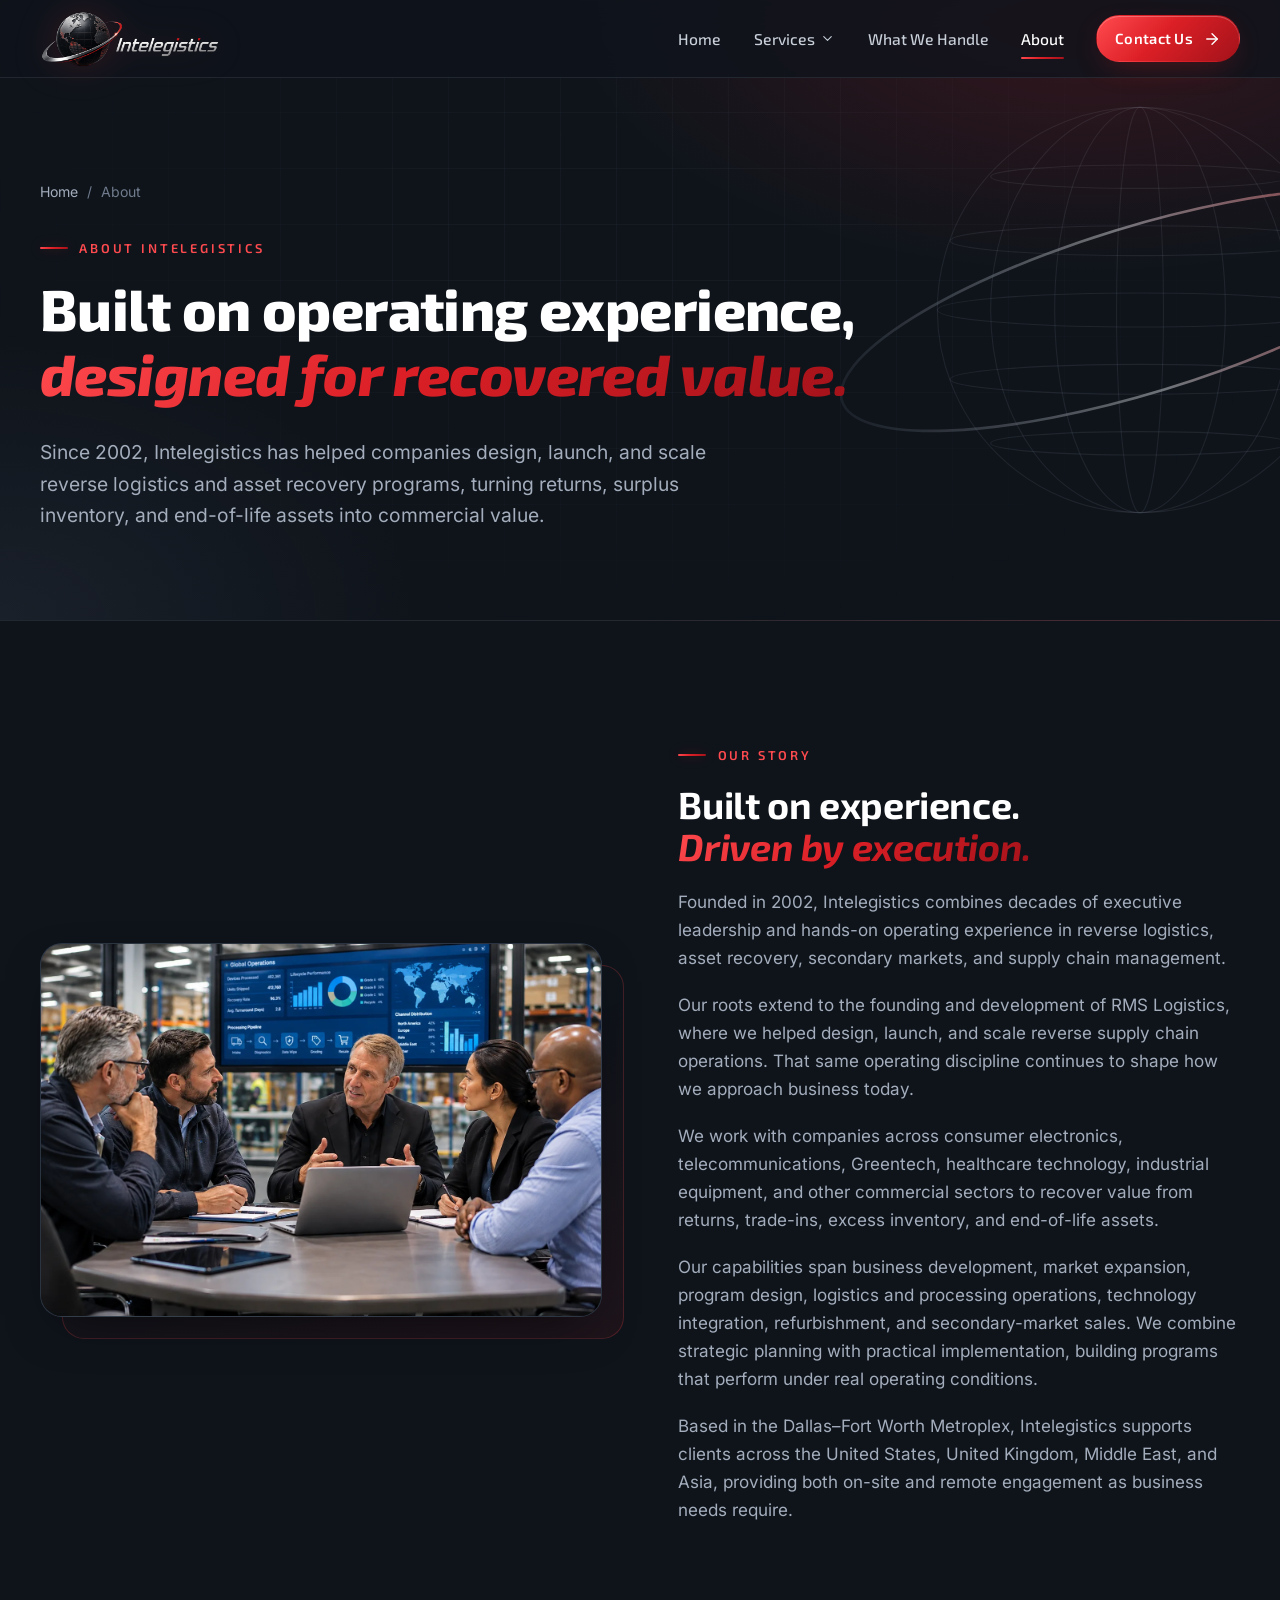
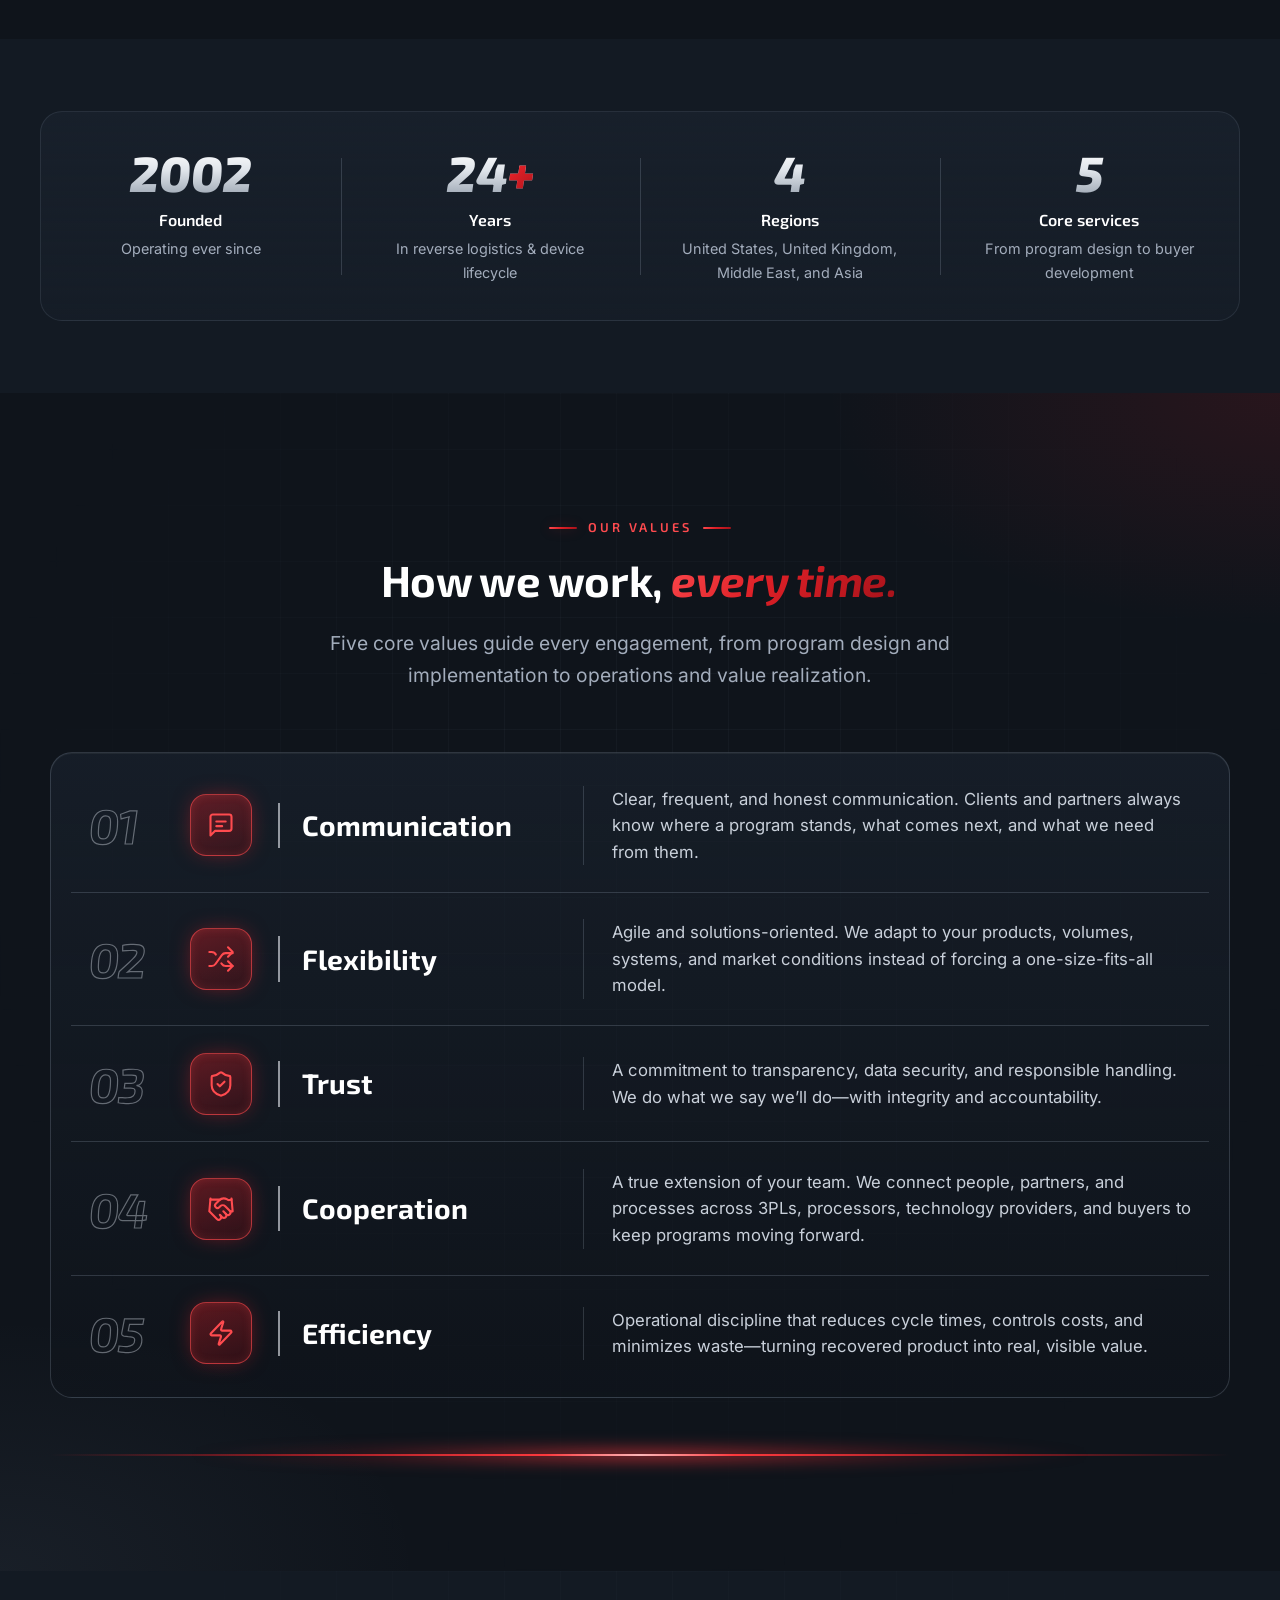
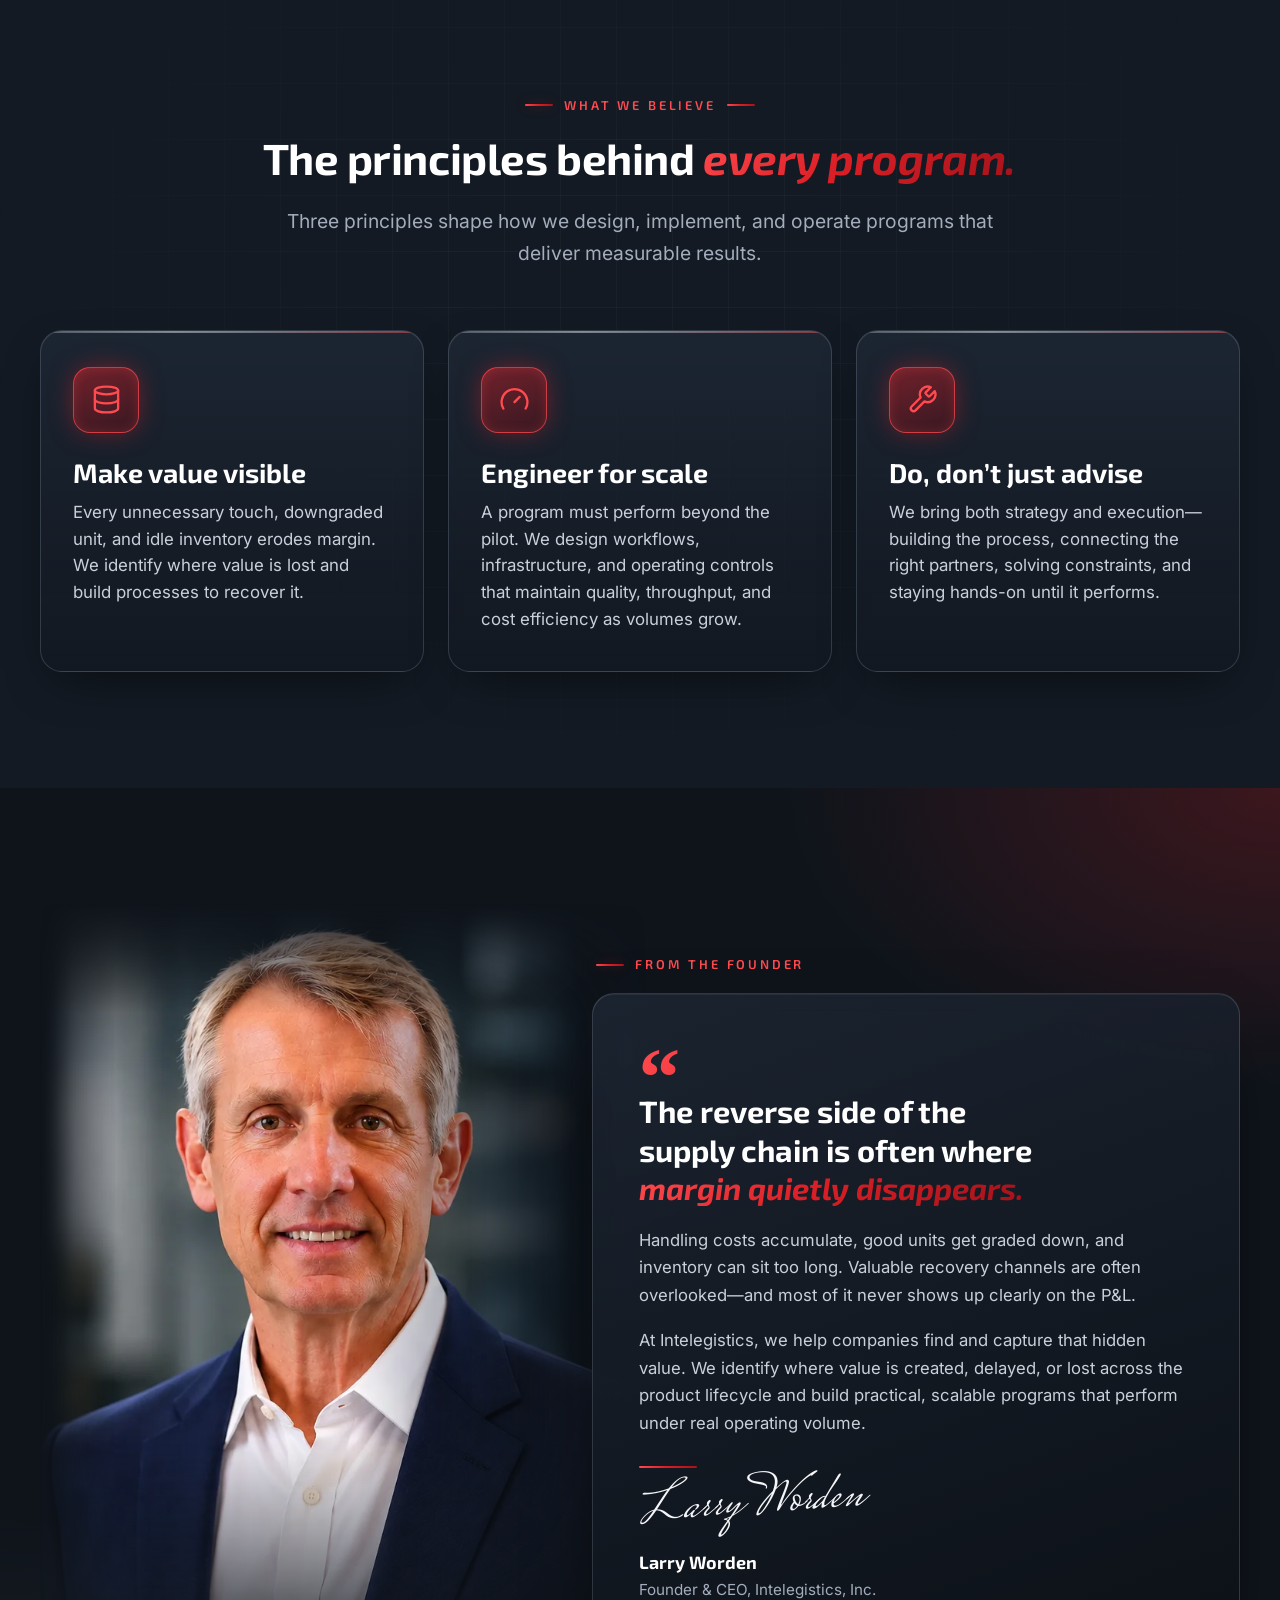
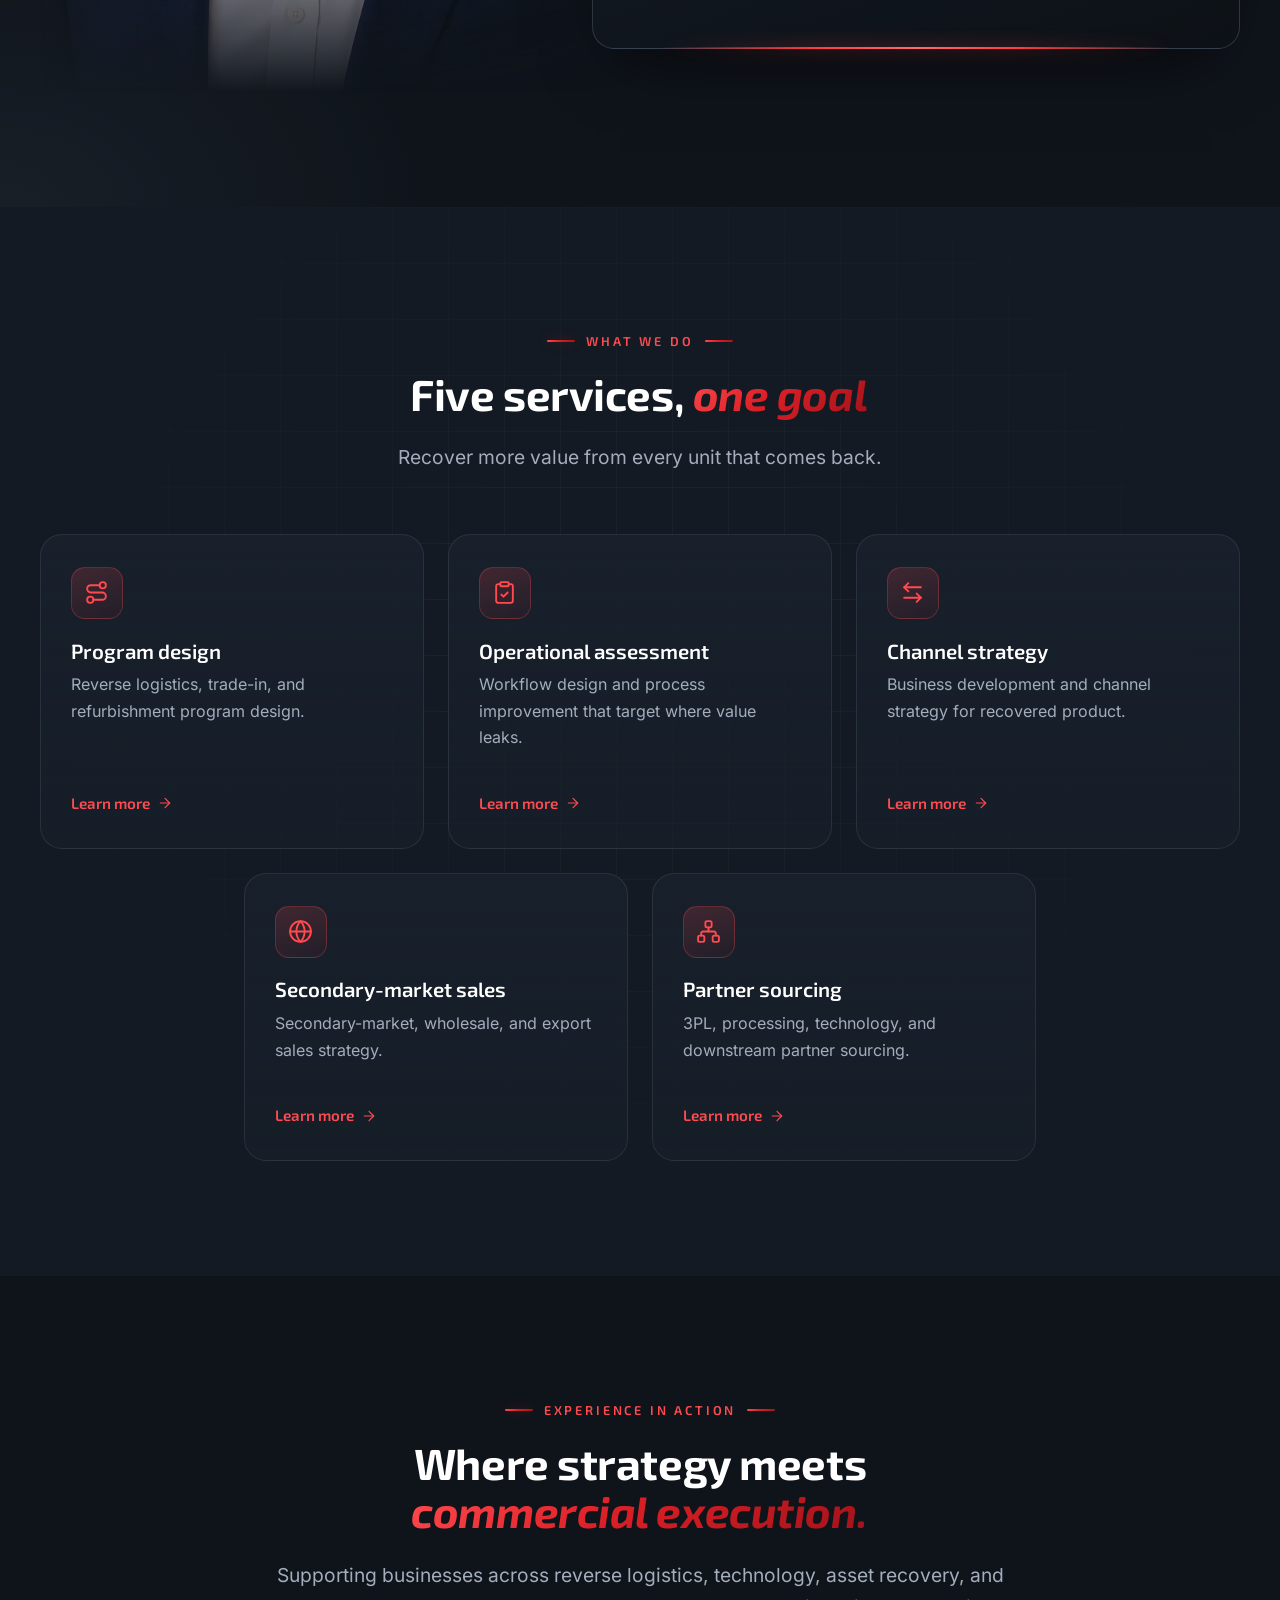
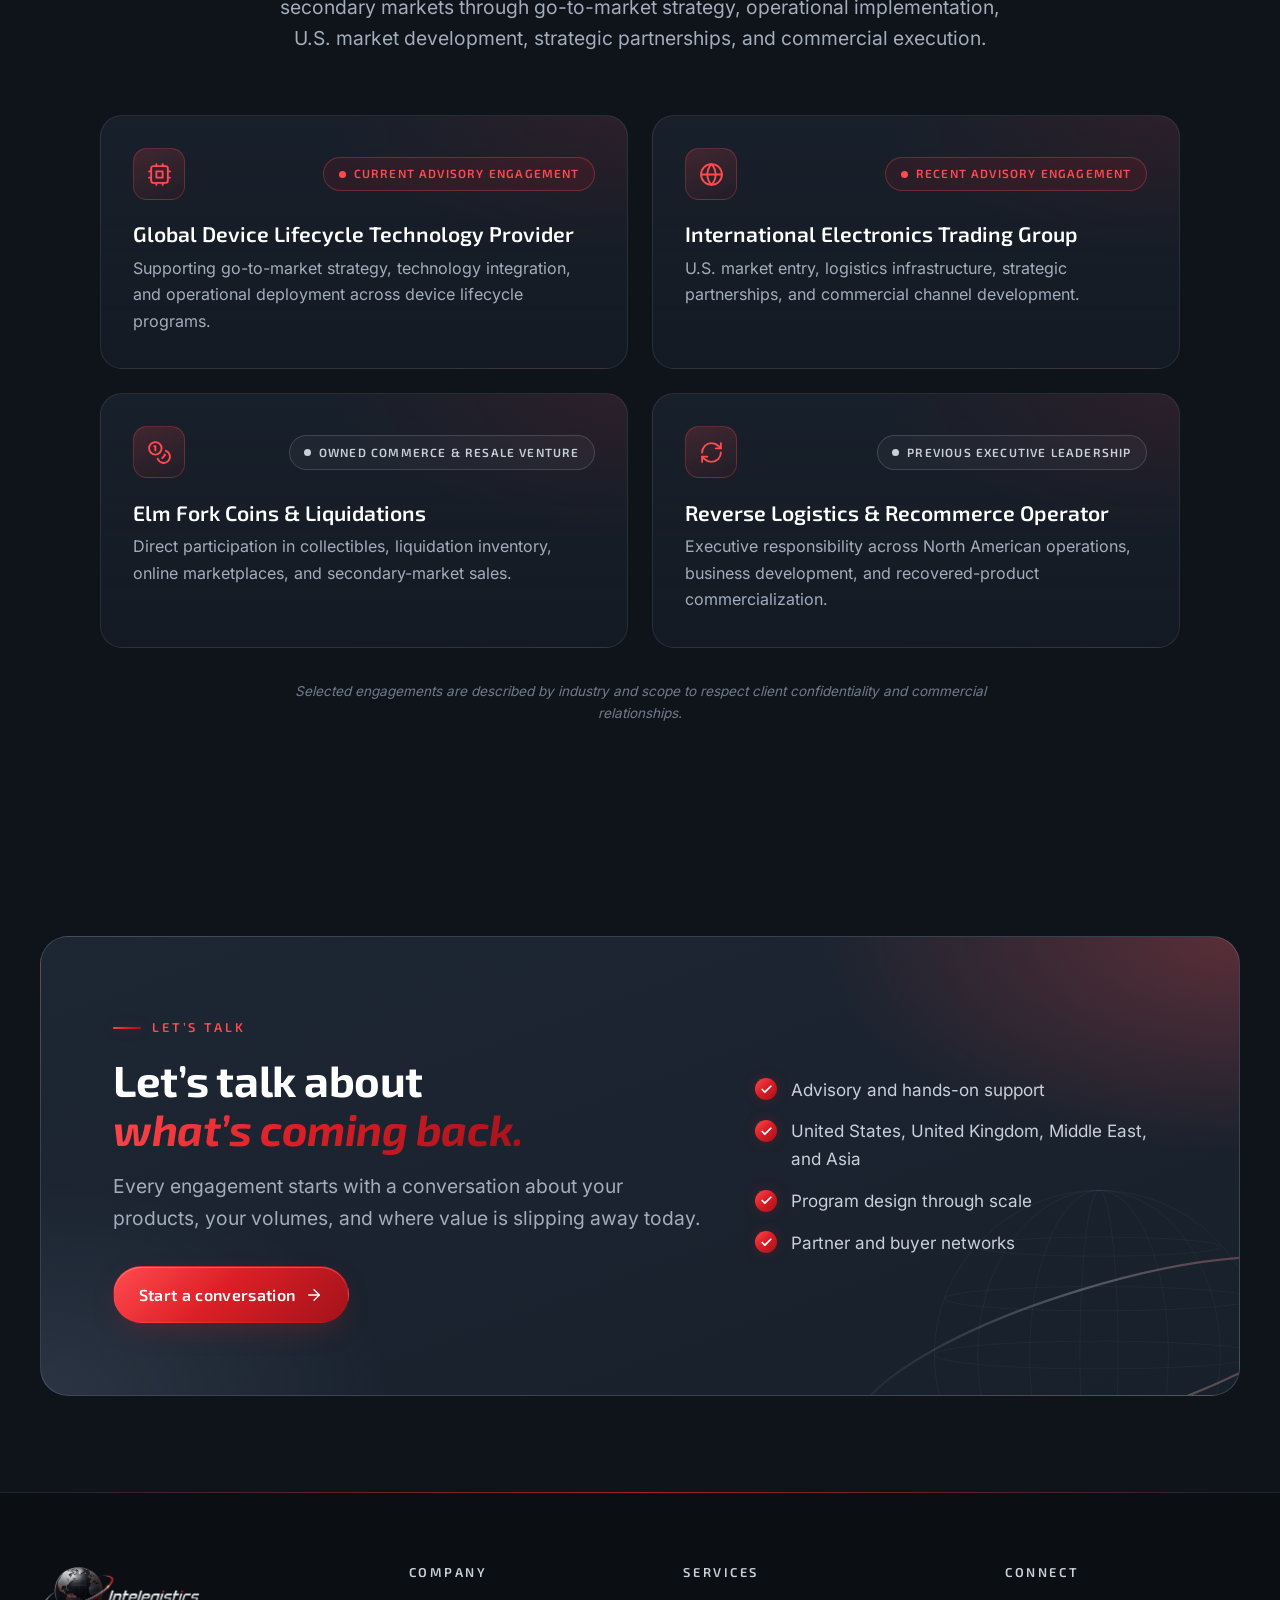
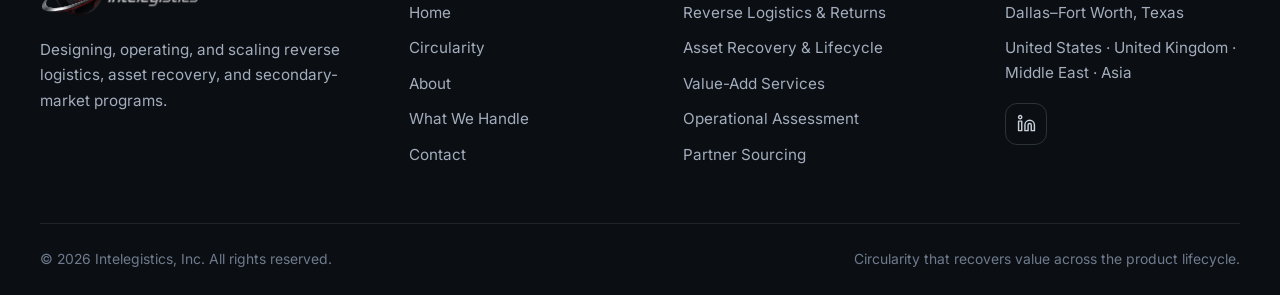
==== about.html @ a19ea4dd "Add files via upload" ====
<!DOCTYPE html>
<html lang="en">
<head>
  <meta charset="utf-8">
  <meta name="viewport" content="width=device-width, initial-scale=1">
  <title>About | Intelegistics</title>
  <meta name="description" content="Since 2002, Intelegistics has helped companies design, launch, and scale reverse logistics and asset recovery programs that turn returns, surplus inventory, and end-of-life assets into commercial value.">
  <meta name="theme-color" content="#0f141b">
  <meta property="og:type" content="website">
  <meta property="og:site_name" content="Intelegistics, Inc.">
  <meta property="og:title" content="About | Intelegistics">
  <meta property="og:description" content="Since 2002, Intelegistics has helped companies design, launch, and scale reverse logistics and asset recovery programs that turn returns, surplus inventory, and end-of-life assets into commercial value.">
  <link rel="icon" type="image/png" href="assets/img/favicon.png">
  <link rel="apple-touch-icon" href="assets/img/apple-touch-icon.png">
  <link rel="preload" href="assets/fonts/exo-2-latin-wght-normal.woff2" as="font" type="font/woff2" crossorigin>
  <link rel="preload" href="assets/fonts/inter-latin-wght-normal.woff2" as="font" type="font/woff2" crossorigin>
  <link rel="stylesheet" href="assets/css/style.css">
  <script>
    /* Photo slots load the file named in src (.webp); if it is missing they try .jpg, .jpeg, .png (any case). If none exists, the placeholder stays. */
    window.__photoExt = ["webp", "jpg", "jpeg", "png", "WEBP", "JPG", "JPEG", "PNG"];
    function __photo(img) {
      var n = +(img.dataset.n || 0), cur = (img.getAttribute("src") || "").split(".").pop();
      while (n < __photoExt.length && __photoExt[n] === cur) n++;
      if (n < __photoExt.length) { img.dataset.n = n + 1; img.src = img.dataset.base + "." + __photoExt[n]; }
      else { img.remove(); }
    }
    /* Frames marked data-fit="natural" take the photo's own proportions, so nothing gets cropped. */
    function __photoFit(img) {
      var f = img.parentNode;
      if (f && f.dataset.fit === "natural" && img.naturalWidth) f.style.setProperty("--ratio", img.naturalWidth + " / " + img.naturalHeight);
    }
  </script>
</head>
<body>
<a class="skip-link" href="#main">Skip to content</a>
<header class="site-header is-solid">
  <div class="container nav">
    <a class="brand" href="index.html" aria-label="Intelegistics home"><img src="assets/img/logo.png" alt="Intelegistics" width="188" height="58"></a>
    <button class="nav-toggle" aria-label="Open menu" aria-expanded="false" aria-controls="nav-panel"><span></span></button>
    <nav class="nav-panel" id="nav-panel" aria-label="Main">
      <ul class="nav-menu">
        <li><a class="nav-link" href="index.html">Home</a></li>
        <li class="has-dropdown">
          <button class="nav-link" aria-expanded="false" aria-haspopup="true">Services <svg class="chev" viewBox="0 0 24 24" fill="none" stroke="currentColor" stroke-width="1.8" stroke-linecap="round" stroke-linejoin="round" aria-hidden="true"><path d="m6 9 6 6 6-6"/></svg></button>
          <ul class="dropdown">
<li><a href="return-logistics.html"><svg class="icon" viewBox="0 0 24 24" fill="none" stroke="currentColor" stroke-width="1.8" stroke-linecap="round" stroke-linejoin="round" aria-hidden="true"><circle cx="6" cy="19" r="3"/><path d="M9 19h8.5a3.5 3.5 0 0 0 0-7h-11a3.5 3.5 0 0 1 0-7H15"/><circle cx="18" cy="5" r="3"/></svg><div><strong>Reverse Logistics & Returns</strong><span>Program design, assessment, and workflow</span></div></a></li>
<li><a href="refurbishing.html"><svg class="icon" viewBox="0 0 24 24" fill="none" stroke="currentColor" stroke-width="1.8" stroke-linecap="round" stroke-linejoin="round" aria-hidden="true"><path d="M14.7 6.3a1 1 0 0 0 0 1.4l1.6 1.6a1 1 0 0 0 1.4 0l3.77-3.77a6 6 0 0 1-7.94 7.94l-6.91 6.91a2.12 2.12 0 0 1-3-3l6.91-6.91a6 6 0 0 1 7.94-7.94l-3.76 3.76z"/></svg><div><strong>Refurbishment & Lifecycle</strong><span>Device processing, grading, and ITAD</span></div></a></li>
<li><a href="value-add-services.html"><svg class="icon" viewBox="0 0 24 24" fill="none" stroke="currentColor" stroke-width="1.8" stroke-linecap="round" stroke-linejoin="round" aria-hidden="true"><path d="m22 7-8.5 8.5-5-5L2 17"/><path d="M16 7h6v6"/></svg><div><strong>Value-Add Services</strong><span>Channels, buyers, partners, and market entry</span></div></a></li>
          </ul>
        </li>
        <li><a class="nav-link" href="what-we-handle.html">What We Handle</a></li>
        <li><a class="nav-link" href="about.html" aria-current="page">About</a></li>
        <li class="nav-cta"><a class="btn btn-primary btn-sm" href="contact.html">Contact Us <svg class="icon" viewBox="0 0 24 24" fill="none" stroke="currentColor" stroke-width="1.8" stroke-linecap="round" stroke-linejoin="round" aria-hidden="true"><path d="M5 12h14"/><path d="m12 5 7 7-7 7"/></svg></a></li>
      </ul>
    </nav>
  </div>
</header>
<main id="main">

<section class="page-hero">
  <div class="texture-grid"></div>
  <svg class="page-hero-orbit" viewBox="0 0 600 600" aria-hidden="true">
  <defs><linearGradient id="ph-ab-r" x1="0" x2="1"><stop offset="0" stop-color="#8b95a3" stop-opacity=".2"/><stop offset=".5" stop-color="#e9edf2" stop-opacity=".8"/><stop offset="1" stop-color="#ff4b4f"/></linearGradient></defs>
  <g fill="none" stroke="rgba(201,212,228,.16)">
    <circle cx="300" cy="300" r="190"/>
    <ellipse cx="300" cy="300" rx="140" ry="190"/><ellipse cx="300" cy="300" rx="80" ry="190"/><ellipse cx="300" cy="300" rx="22" ry="190"/>
    <ellipse cx="300" cy="300" rx="190" ry="16"/><ellipse cx="300" cy="235" rx="178" ry="14"/><ellipse cx="300" cy="365" rx="178" ry="14"/>
    <ellipse cx="300" cy="175" rx="140" ry="11"/><ellipse cx="300" cy="425" rx="140" ry="11"/>
  </g>
  <ellipse cx="300" cy="300" rx="292" ry="78" transform="rotate(-17 300 300)" fill="none" stroke="url(#ph-ab-r)" stroke-width="2.5"/>
</svg>
  <div class="container reveal">
    <nav aria-label="Breadcrumb"><ol class="breadcrumb"><li><a href="index.html">Home</a></li><li aria-current="page">About</li></ol></nav>
    <span class="eyebrow">About Intelegistics</span>
    <h1>Built on operating experience, <span class="text-red">designed for recovered value.</span></h1>
    <p class="lead">Since 2002, Intelegistics has helped companies design, launch, and scale reverse logistics and asset recovery programs, turning returns, surplus inventory, and end-of-life assets into commercial value.</p>
    
  </div>
</section>

<section class="section">
  <div class="container">
    <div class="split">
  <div class="split-media reveal"><figure class="photo-slot" style="--ratio:4 / 5" data-photo-slot="about-story" data-fit="natural">
  <img src="assets/img/photos/about-story.webp" data-base="assets/img/photos/about-story" alt="The Intelegistics team on a device-processing floor" loading="lazy" decoding="async" onload="__photoFit(this)" onerror="__photo(this)">
  <figcaption class="photo-slot-label"><svg class="icon" viewBox="0 0 24 24" fill="none" stroke="currentColor" stroke-width="1.8" stroke-linecap="round" stroke-linejoin="round" aria-hidden="true"><path d="M14.5 4h-5L7 7H4a2 2 0 0 0-2 2v9a2 2 0 0 0 2 2h16a2 2 0 0 0 2-2V9a2 2 0 0 0-2-2h-3l-2.5-3z"/><circle cx="12" cy="13" r="3"/></svg><span>Photo: The Intelegistics team on a device-processing floor</span><code>photos/about-story.jpg or .png</code></figcaption>
</figure></div>
  <div class="split-body reveal">
      <span class="eyebrow">Our story</span>
      <h2>Built on experience.<br><span class="text-red">Driven by execution.</span></h2>
      <p class="muted">Founded in 2002, Intelegistics combines decades of executive leadership and hands-on operating experience in reverse logistics, asset recovery, secondary markets, and supply chain management.</p>
      <p class="muted">Our roots extend to the founding and development of RMS Logistics, where we helped design, launch, and scale reverse supply chain operations. That same operating discipline continues to shape how we approach business today.</p>
      <p class="muted">We work with companies across consumer electronics, telecommunications, Greentech, healthcare technology, industrial equipment, and other commercial sectors to recover value from returns, trade-ins, excess inventory, and end-of-life assets.</p>
      <p class="muted">Our capabilities span business development, market expansion, program design, logistics and processing operations, technology integration, refurbishment, and secondary-market sales. We combine strategic planning with practical implementation, building programs that perform under real operating conditions.</p>
      <p class="muted">Based in the Dallas&ndash;Fort Worth Metroplex, Intelegistics supports clients across the United States, United Kingdom, Middle East, and Asia, providing both on-site and remote engagement as business needs require.</p></div>
</div>
  </div>
</section>

<section class="section section--tight section--alt">
  <div class="container"><div class="stats reveal">
  <div class="stat"><div class="stat-value">2002</div><div class="stat-label">Founded</div><div class="stat-sub">Operating ever since</div></div>
  <div class="stat"><div class="stat-value">24<em>+</em></div><div class="stat-label">Years</div><div class="stat-sub">In reverse logistics &amp; device lifecycle</div></div>
  <div class="stat"><div class="stat-value">4</div><div class="stat-label">Regions</div><div class="stat-sub">United States, United Kingdom, Middle East, and Asia</div></div>
  <div class="stat"><div class="stat-value">5</div><div class="stat-label">Core services</div><div class="stat-sub">From program design to buyer development</div></div>
</div></div>
</section>

<section class="section values-section" id="values">
  <div class="texture-grid"></div>
  <div class="container">
    <div class="section-head center reveal">
  <span class="eyebrow">Our values</span>
  <h2>How we work, <span class="text-red">every time.</span></h2>
  <p class="lead">Five core values guide every engagement, from program design and implementation to operations and value realization.</p>
</div>
    <ol class="values reveal-stagger"><li class="value"><span class="value-num">01</span><span class="value-ico"><svg class="icon" viewBox="0 0 24 24" fill="none" stroke="currentColor" stroke-width="1.8" stroke-linecap="round" stroke-linejoin="round" aria-hidden="true"><path d="M21 15a2 2 0 0 1-2 2H7l-4 4V5a2 2 0 0 1 2-2h14a2 2 0 0 1 2 2z"/><path d="M8 9h8"/><path d="M8 13h5"/></svg></span><h3>Communication</h3><p>Clear, frequent, and honest communication. Clients and partners always know where a program stands, what comes next, and what we need from them.</p></li><li class="value"><span class="value-num">02</span><span class="value-ico"><svg class="icon" viewBox="0 0 24 24" fill="none" stroke="currentColor" stroke-width="1.8" stroke-linecap="round" stroke-linejoin="round" aria-hidden="true"><path d="m18 14 4 4-4 4"/><path d="m18 2 4 4-4 4"/><path d="M2 18h1.97a4 4 0 0 0 3.3-1.7l5.46-7.6a4 4 0 0 1 3.3-1.7H22"/><path d="M2 6h1.97a4 4 0 0 1 3.6 2.2"/><path d="M22 18h-6.04a4 4 0 0 1-3.3-1.8l-.36-.45"/></svg></span><h3>Flexibility</h3><p>Agile and solutions-oriented. We adapt to your products, volumes, systems, and market conditions instead of forcing a one-size-fits-all model.</p></li><li class="value"><span class="value-num">03</span><span class="value-ico"><svg class="icon" viewBox="0 0 24 24" fill="none" stroke="currentColor" stroke-width="1.8" stroke-linecap="round" stroke-linejoin="round" aria-hidden="true"><path d="M20 13c0 5-3.5 7.5-7.66 8.95a1 1 0 0 1-.67-.01C7.5 20.5 4 18 4 13V6a1 1 0 0 1 1-1c2 0 4.5-1.2 6.24-2.72a1.17 1.17 0 0 1 1.52 0C14.51 3.81 17 5 19 5a1 1 0 0 1 1 1z"/><path d="m9 12 2 2 4-4"/></svg></span><h3>Trust</h3><p>A commitment to transparency, data security, and responsible handling. We do what we say we&rsquo;ll do&mdash;with integrity and accountability.</p></li><li class="value"><span class="value-num">04</span><span class="value-ico"><svg class="icon" viewBox="0 0 24 24" fill="none" stroke="currentColor" stroke-width="1.8" stroke-linecap="round" stroke-linejoin="round" aria-hidden="true"><path d="m11 17 2 2a1 1 0 1 0 3-3"/><path d="m14 14 2.5 2.5a1 1 0 1 0 3-3l-3.88-3.88a3 3 0 0 0-4.24 0l-.88.88a1 1 0 1 1-3-3l2.81-2.81a5.79 5.79 0 0 1 7.06-.87l.47.28a2 2 0 0 0 1.42.25L21 4"/><path d="m21 3 1 11h-2"/><path d="M3 3 2 14l6.5 6.5a1 1 0 1 0 3-3"/><path d="M3 4h8"/></svg></span><h3>Cooperation</h3><p>A true extension of your team. We connect people, partners, and processes across 3PLs, processors, technology providers, and buyers to keep programs moving forward.</p></li><li class="value"><span class="value-num">05</span><span class="value-ico"><svg class="icon" viewBox="0 0 24 24" fill="none" stroke="currentColor" stroke-width="1.8" stroke-linecap="round" stroke-linejoin="round" aria-hidden="true"><path d="M4 14a1 1 0 0 1-.78-1.63l9.9-10.2a.5.5 0 0 1 .86.46l-1.92 6.02A1 1 0 0 0 13 10h7a1 1 0 0 1 .78 1.63l-9.9 10.2a.5.5 0 0 1-.86-.46l1.92-6.02A1 1 0 0 0 11 14z"/></svg></span><h3>Efficiency</h3><p>Operational discipline that reduces cycle times, controls costs, and minimizes waste&mdash;turning recovered product into real, visible value.</p></li></ol>
    <div class="glow-line" aria-hidden="true"></div>
  </div>
</section>

<section class="section section--alt">
  <div class="texture-grid"></div>
  <div class="container">
    <div class="section-head center reveal">
  <span class="eyebrow">What we believe</span>
  <h2>The principles behind <span class="text-red">every program.</span></h2>
  <p class="lead">Three principles shape how we design, implement, and operate programs that deliver measurable results.</p>
</div>
    <div class="grid grid-3 reveal-stagger">
      <div class="card principle"><div class="icon-tile icon-tile--glow"><svg class="icon" viewBox="0 0 24 24" fill="none" stroke="currentColor" stroke-width="1.8" stroke-linecap="round" stroke-linejoin="round" aria-hidden="true"><ellipse cx="12" cy="5" rx="9" ry="3"/><path d="M3 5v14a9 3 0 0 0 18 0V5"/><path d="M3 12a9 3 0 0 0 18 0"/></svg></div><h3>Make value visible</h3><p>Every unnecessary touch, downgraded unit, and idle inventory erodes margin. We identify where value is lost and build processes to recover it.</p></div>
      <div class="card principle"><div class="icon-tile icon-tile--glow"><svg class="icon" viewBox="0 0 24 24" fill="none" stroke="currentColor" stroke-width="1.8" stroke-linecap="round" stroke-linejoin="round" aria-hidden="true"><path d="m12 14 4-4"/><path d="M3.34 19a10 10 0 1 1 17.32 0"/></svg></div><h3>Engineer for scale</h3><p>A program must perform beyond the pilot. We design workflows, infrastructure, and operating controls that maintain quality, throughput, and cost efficiency as volumes grow.</p></div>
      <div class="card principle"><div class="icon-tile icon-tile--glow"><svg class="icon" viewBox="0 0 24 24" fill="none" stroke="currentColor" stroke-width="1.8" stroke-linecap="round" stroke-linejoin="round" aria-hidden="true"><path d="M14.7 6.3a1 1 0 0 0 0 1.4l1.6 1.6a1 1 0 0 0 1.4 0l3.77-3.77a6 6 0 0 1-7.94 7.94l-6.91 6.91a2.12 2.12 0 0 1-3-3l6.91-6.91a6 6 0 0 1 7.94-7.94l-3.76 3.76z"/></svg></div><h3>Do, don&rsquo;t just advise</h3><p>We bring both strategy and execution&mdash;building the process, connecting the right partners, solving constraints, and staying hands-on until it performs.</p></div>
    </div>
  </div>
</section>

<section class="section founder-section">
  <div class="container founder-grid">
    <div class="founder-photo reveal"><figure class="photo-slot photo-slot--blend" style="--ratio:4 / 5" data-photo-slot="about-founder" data-fit="natural">
  <img src="assets/img/photos/about-founder.webp" data-base="assets/img/photos/about-founder" alt="Portrait of Larry Worden, Founder and CEO" loading="lazy" decoding="async" onload="__photoFit(this)" onerror="__photo(this)">
  <figcaption class="photo-slot-label"><svg class="icon" viewBox="0 0 24 24" fill="none" stroke="currentColor" stroke-width="1.8" stroke-linecap="round" stroke-linejoin="round" aria-hidden="true"><path d="M14.5 4h-5L7 7H4a2 2 0 0 0-2 2v9a2 2 0 0 0 2 2h16a2 2 0 0 0 2-2V9a2 2 0 0 0-2-2h-3l-2.5-3z"/><circle cx="12" cy="13" r="3"/></svg><span>Photo: Portrait of Larry Worden, Founder and CEO</span><code>photos/about-founder.jpg or .png</code></figcaption>
</figure></div>
    <div class="founder-body reveal">
      <span class="eyebrow">From the founder</span>
      <figure class="founder-card">
        <span class="founder-mark" aria-hidden="true">&ldquo;</span>
        <blockquote>
          <p class="founder-lead">The reverse side of the supply chain is often where <span class="text-red">margin quietly disappears.</span></p>
          <p>Handling costs accumulate, good units get graded down, and inventory can sit too long. Valuable recovery channels are often overlooked&mdash;and most of it never shows up clearly on the P&amp;L.</p>
          <p>At Intelegistics, we help companies find and capture that hidden value. We identify where value is created, delayed, or lost across the product lifecycle and build practical, scalable programs that perform under real operating volume.</p>
        </blockquote>
        <figcaption>
          <span class="sig-rule" aria-hidden="true"></span>
          <span class="signature" aria-hidden="true">Larry Worden</span>
          <strong class="founder-name">Larry Worden</strong>
          <span class="founder-title">Founder &amp; CEO, Intelegistics, Inc.</span>
        </figcaption>
      </figure>
    </div>
  </div>
</section>

<section class="section section--alt">
  <div class="texture-grid"></div>
  <div class="container">
    <div class="section-head center reveal">
  <span class="eyebrow">What we do</span>
  <h2>Five services, <span class="text-red">one goal</span></h2>
  <p class="lead">Recover more value from every unit that comes back.</p>
</div>
    <div class="services-grid reveal-stagger">
      <a class="card" href="return-logistics.html"><div class="icon-tile"><svg class="icon" viewBox="0 0 24 24" fill="none" stroke="currentColor" stroke-width="1.8" stroke-linecap="round" stroke-linejoin="round" aria-hidden="true"><circle cx="6" cy="19" r="3"/><path d="M9 19h8.5a3.5 3.5 0 0 0 0-7h-11a3.5 3.5 0 0 1 0-7H15"/><circle cx="18" cy="5" r="3"/></svg></div><h3>Program design</h3><p>Reverse logistics, trade-in, and refurbishment program design.</p><span class="link-arrow">Learn more <svg class="icon" viewBox="0 0 24 24" fill="none" stroke="currentColor" stroke-width="1.8" stroke-linecap="round" stroke-linejoin="round" aria-hidden="true"><path d="M5 12h14"/><path d="m12 5 7 7-7 7"/></svg></span></a>
      <a class="card" href="return-logistics.html#assessment"><div class="icon-tile"><svg class="icon" viewBox="0 0 24 24" fill="none" stroke="currentColor" stroke-width="1.8" stroke-linecap="round" stroke-linejoin="round" aria-hidden="true"><rect x="8" y="2" width="8" height="4" rx="1"/><path d="M16 4h2a2 2 0 0 1 2 2v14a2 2 0 0 1-2 2H6a2 2 0 0 1-2-2V6a2 2 0 0 1 2-2h2"/><path d="m9 14 2 2 4-4"/></svg></div><h3>Operational assessment</h3><p>Workflow design and process improvement that target where value leaks.</p><span class="link-arrow">Learn more <svg class="icon" viewBox="0 0 24 24" fill="none" stroke="currentColor" stroke-width="1.8" stroke-linecap="round" stroke-linejoin="round" aria-hidden="true"><path d="M5 12h14"/><path d="m12 5 7 7-7 7"/></svg></span></a>
      <a class="card" href="value-add-services.html#channels"><div class="icon-tile"><svg class="icon" viewBox="0 0 24 24" fill="none" stroke="currentColor" stroke-width="1.8" stroke-linecap="round" stroke-linejoin="round" aria-hidden="true"><path d="M8 3 4 7l4 4"/><path d="M4 7h16"/><path d="m16 21 4-4-4-4"/><path d="M20 17H4"/></svg></div><h3>Channel strategy</h3><p>Business development and channel strategy for recovered product.</p><span class="link-arrow">Learn more <svg class="icon" viewBox="0 0 24 24" fill="none" stroke="currentColor" stroke-width="1.8" stroke-linecap="round" stroke-linejoin="round" aria-hidden="true"><path d="M5 12h14"/><path d="m12 5 7 7-7 7"/></svg></span></a>
      <a class="card" href="value-add-services.html#secondary-markets"><div class="icon-tile"><svg class="icon" viewBox="0 0 24 24" fill="none" stroke="currentColor" stroke-width="1.8" stroke-linecap="round" stroke-linejoin="round" aria-hidden="true"><circle cx="12" cy="12" r="10"/><path d="M2 12h20"/><path d="M12 2a15.3 15.3 0 0 1 4 10 15.3 15.3 0 0 1-4 10 15.3 15.3 0 0 1-4-10 15.3 15.3 0 0 1 4-10z"/></svg></div><h3>Secondary-market sales</h3><p>Secondary-market, wholesale, and export sales strategy.</p><span class="link-arrow">Learn more <svg class="icon" viewBox="0 0 24 24" fill="none" stroke="currentColor" stroke-width="1.8" stroke-linecap="round" stroke-linejoin="round" aria-hidden="true"><path d="M5 12h14"/><path d="m12 5 7 7-7 7"/></svg></span></a>
      <a class="card" href="value-add-services.html#partners"><div class="icon-tile"><svg class="icon" viewBox="0 0 24 24" fill="none" stroke="currentColor" stroke-width="1.8" stroke-linecap="round" stroke-linejoin="round" aria-hidden="true"><rect x="9" y="2" width="6" height="6" rx="1.5"/><rect x="2" y="16" width="6" height="6" rx="1.5"/><rect x="16" y="16" width="6" height="6" rx="1.5"/><path d="M12 8v4"/><path d="M5 16v-2a2 2 0 0 1 2-2h10a2 2 0 0 1 2 2v2"/></svg></div><h3>Partner sourcing</h3><p>3PL, processing, technology, and downstream partner sourcing.</p><span class="link-arrow">Learn more <svg class="icon" viewBox="0 0 24 24" fill="none" stroke="currentColor" stroke-width="1.8" stroke-linecap="round" stroke-linejoin="round" aria-hidden="true"><path d="M5 12h14"/><path d="m12 5 7 7-7 7"/></svg></span></a>
    </div>
  </div>
</section>

<section class="section">
  <div class="container">
    <div class="section-head center reveal">
  <span class="eyebrow">Experience in action</span>
  <h2>Where strategy meets <span class="text-red">commercial execution.</span></h2>
  <p class="lead">Supporting businesses across reverse logistics, technology, asset recovery, and secondary markets through go-to-market strategy, operational implementation, U.S. market development, strategic partnerships, and commercial execution.</p>
</div>
    <ul class="exp-grid reveal-stagger">
      <li class="exp-card"><div class="exp-top"><div class="icon-tile"><svg class="icon" viewBox="0 0 24 24" fill="none" stroke="currentColor" stroke-width="1.8" stroke-linecap="round" stroke-linejoin="round" aria-hidden="true"><rect x="4" y="4" width="16" height="16" rx="2"/><rect x="9" y="9" width="6" height="6"/><path d="M15 2v2M15 20v2M2 15h2M2 9h2M20 15h2M20 9h2M9 2v2M9 20v2"/></svg></div><span class="exp-tag exp-tag--current">Current Advisory Engagement</span></div><h3>Global Device Lifecycle Technology Provider</h3><p>Supporting go-to-market strategy, technology integration, and operational deployment across device lifecycle programs.</p></li>
      <li class="exp-card"><div class="exp-top"><div class="icon-tile"><svg class="icon" viewBox="0 0 24 24" fill="none" stroke="currentColor" stroke-width="1.8" stroke-linecap="round" stroke-linejoin="round" aria-hidden="true"><circle cx="12" cy="12" r="10"/><path d="M2 12h20"/><path d="M12 2a15.3 15.3 0 0 1 4 10 15.3 15.3 0 0 1-4 10 15.3 15.3 0 0 1-4-10 15.3 15.3 0 0 1 4-10z"/></svg></div><span class="exp-tag ">Recent Advisory Engagement</span></div><h3>International Electronics Trading Group</h3><p>U.S. market entry, logistics infrastructure, strategic partnerships, and commercial channel development.</p></li>
      <li class="exp-card"><div class="exp-top"><div class="icon-tile"><svg class="icon" viewBox="0 0 24 24" fill="none" stroke="currentColor" stroke-width="1.8" stroke-linecap="round" stroke-linejoin="round" aria-hidden="true"><circle cx="8" cy="8" r="6"/><path d="M18.09 10.37A6 6 0 1 1 10.34 18"/><path d="M7 6h1v4"/><path d="m16.71 13.88.7.71-2.82 2.82"/></svg></div><span class="exp-tag exp-tag--silver">Owned Commerce &amp; Resale Venture</span></div><h3>Elm Fork Coins &amp; Liquidations</h3><p>Direct participation in collectibles, liquidation inventory, online marketplaces, and secondary-market sales.</p></li>
      <li class="exp-card"><div class="exp-top"><div class="icon-tile"><svg class="icon" viewBox="0 0 24 24" fill="none" stroke="currentColor" stroke-width="1.8" stroke-linecap="round" stroke-linejoin="round" aria-hidden="true"><path d="M3 12a9 9 0 0 1 9-9 9.75 9.75 0 0 1 6.74 2.74L21 8"/><path d="M21 3v5h-5"/><path d="M21 12a9 9 0 0 1-9 9 9.75 9.75 0 0 1-6.74-2.74L3 16"/><path d="M8 16H3v5"/></svg></div><span class="exp-tag exp-tag--silver">Previous Executive Leadership</span></div><h3>Reverse Logistics &amp; Recommerce Operator</h3><p>Executive responsibility across North American operations, business development, and recovered-product commercialization.</p></li>
    </ul>
    <p class="fine center reveal">Selected engagements are described by industry and scope to respect client confidentiality and commercial relationships.</p>
  </div>
</section>

<section class="cta-band">
  <div class="container">
    <div class="cta-box reveal">
      <svg class="cta-orbit" viewBox="0 0 600 600" aria-hidden="true">
  <defs><linearGradient id="c-ab-r" x1="0" x2="1"><stop offset="0" stop-color="#8b95a3" stop-opacity=".2"/><stop offset=".5" stop-color="#e9edf2" stop-opacity=".8"/><stop offset="1" stop-color="#ff4b4f"/></linearGradient></defs>
  <g fill="none" stroke="rgba(201,212,228,.16)">
    <circle cx="300" cy="300" r="190"/>
    <ellipse cx="300" cy="300" rx="140" ry="190"/><ellipse cx="300" cy="300" rx="80" ry="190"/><ellipse cx="300" cy="300" rx="22" ry="190"/>
    <ellipse cx="300" cy="300" rx="190" ry="16"/><ellipse cx="300" cy="235" rx="178" ry="14"/><ellipse cx="300" cy="365" rx="178" ry="14"/>
    <ellipse cx="300" cy="175" rx="140" ry="11"/><ellipse cx="300" cy="425" rx="140" ry="11"/>
  </g>
  <ellipse cx="300" cy="300" rx="292" ry="78" transform="rotate(-17 300 300)" fill="none" stroke="url(#c-ab-r)" stroke-width="2.5"/>
</svg>
      <div style="position:relative">
        <span class="eyebrow">Let&rsquo;s talk</span>
        <h2>Let&rsquo;s talk about <span class="text-red">what&rsquo;s coming back.</span></h2>
        <p class="lead">Every engagement starts with a conversation about your products, your volumes, and where value is slipping away today.</p>
        <div class="btn-row"><a class="btn btn-primary" href="contact.html">Start a conversation <svg class="icon" viewBox="0 0 24 24" fill="none" stroke="currentColor" stroke-width="1.8" stroke-linecap="round" stroke-linejoin="round" aria-hidden="true"><path d="M5 12h14"/><path d="m12 5 7 7-7 7"/></svg></a></div>
      </div>
      <div style="position:relative"><ul class="check-list"><li><span>Advisory and hands-on support</span></li><li><span>United States, United Kingdom, Middle East, and Asia</span></li><li><span>Program design through scale</span></li><li><span>Partner and buyer networks</span></li></ul></div>
    </div>
  </div>
</section>

</main>
<footer class="site-footer">
  <div class="container">
    <div class="footer-grid">
      <div class="footer-brand">
        <img src="assets/img/logo.png" alt="Intelegistics" width="168" height="52" loading="lazy">
        <p>Designing, operating, and scaling reverse logistics, asset recovery, and secondary-market programs.</p>
      </div>
      <div>
        <h4>Company</h4>
        <ul class="footer-links">
          <li><a href="index.html">Home</a></li>
          <li><a href="index.html#circularity">Circularity</a></li>
          <li><a href="about.html">About</a></li>
          <li><a href="what-we-handle.html">What We Handle</a></li>
          <li><a href="contact.html">Contact</a></li>
        </ul>
      </div>
      <div>
        <h4>Services</h4>
        <ul class="footer-links">
          <li><a href="return-logistics.html">Reverse Logistics &amp; Returns</a></li>
          <li><a href="refurbishing.html">Asset Recovery &amp; Lifecycle</a></li>
          <li><a href="value-add-services.html">Value-Add Services</a></li>
          <li><a href="return-logistics.html#assessment">Operational Assessment</a></li>
          <li><a href="value-add-services.html#partners">Partner Sourcing</a></li>
        </ul>
      </div>
      <div>
        <h4>Connect</h4>
        <ul class="footer-links">
          <li>Dallas&ndash;Fort Worth, Texas</li>
          <li>United States &middot; United Kingdom &middot; Middle East &middot; Asia</li>
          <li data-email-item><a href="#">&nbsp;</a></li>
        </ul>
        <div class="social" style="margin-top:1.1rem">
          <a data-linkedin href="https://www.linkedin.com/company/109301424/" target="_blank" rel="noopener" aria-label="Intelegistics on LinkedIn"><svg class="icon" viewBox="0 0 24 24" fill="none" stroke="currentColor" stroke-width="1.8" stroke-linecap="round" stroke-linejoin="round" aria-hidden="true"><path d="M16 8a6 6 0 0 1 6 6v7h-4v-7a2 2 0 0 0-2-2 2 2 0 0 0-2 2v7h-4v-7a6 6 0 0 1 6-6z"/><rect x="2" y="9" width="4" height="12"/><circle cx="4" cy="4" r="2"/></svg></a>
        </div>
      </div>
    </div>
    <div class="footer-bottom">
      <span>&copy; <span data-year>2026</span> Intelegistics, Inc. All rights reserved.</span>
      <span>Circularity that recovers value across the product lifecycle.</span>
    </div>
  </div>
</footer>
<script src="assets/js/main.js"></script>
<script src="assets/js/preload.js" defer></script>
<script src="assets/js/track.js" defer></script>
</body>
</html>
---- assets/css/style.css ----
/* ==========================================================================
   Intelegistics, Inc. — site styles
   Dark graphite theme, chrome/silver + brand red (sampled from logo)
   ========================================================================== */

/* ---------- Self-hosted fonts (OFL licensed, see assets/fonts) ---------- */
@font-face {
  font-family: "Exo 2"; font-style: normal; font-weight: 100 900; font-display: swap;
  src: url("../fonts/exo-2-latin-wght-normal.woff2") format("woff2-variations"), url("../fonts/exo-2-latin-wght-normal.woff2") format("woff2");
}
@font-face {
  font-family: "Exo 2"; font-style: italic; font-weight: 100 900; font-display: swap;
  src: url("../fonts/exo-2-latin-wght-italic.woff2") format("woff2-variations"), url("../fonts/exo-2-latin-wght-italic.woff2") format("woff2");
}
@font-face {
  font-family: "Mrs Saint Delafield"; font-style: normal; font-weight: 400; font-display: swap;
  src: url("../fonts/mrs-saint-delafield-latin-400-normal.woff2") format("woff2");
}
@font-face {
  font-family: "Inter"; font-style: normal; font-weight: 100 900; font-display: swap;
  src: url("../fonts/inter-latin-wght-normal.woff2") format("woff2-variations"), url("../fonts/inter-latin-wght-normal.woff2") format("woff2");
}

:root {
  /* Surfaces: graphite with a cool blue undertone (dark, not black) */
  --bg:          #0f141b;
  --bg-alt:      #131a23;
  --surface:     #18202b;
  --surface-2:   #1d2633;
  --surface-3:   #243042;
  --line:        rgba(196, 210, 230, 0.10);
  --line-strong: rgba(196, 210, 230, 0.18);

  /* Text */
  --text:   #e9edf3;
  --muted:  #a3adbc;
  --faint:  #6f7b8c;

  /* Brand */
  --red:        #dc1f26;
  --red-bright: #ff4b4f;
  --red-deep:   #a3121a;
  --red-glow:   rgba(220, 31, 38, 0.35);
  --silver-1:   #ffffff;
  --silver-2:   #c9d0da;
  --silver-3:   #8b95a3;

  --grad-red:    linear-gradient(135deg, #ff4b4f 0%, #dc1f26 45%, #a3121a 100%);
  --grad-silver: linear-gradient(180deg, #ffffff 0%, #dfe4ea 45%, #9aa4b1 100%);
  --grad-chrome: linear-gradient(90deg, #8b95a3 0%, #f4f6f9 35%, #c9d0da 55%, #ff4b4f 100%);

  /* Type */
  --font-display: "Exo 2", "Segoe UI", system-ui, sans-serif;
  --font-body:    "Inter", "Segoe UI", system-ui, -apple-system, sans-serif;

  /* Layout */
  --container: 1200px;
  --radius:    14px;
  --radius-sm: 10px;
  --radius-lg: 22px;
  --header-h:  78px;
  --shadow:    0 18px 50px -20px rgba(0, 0, 0, 0.65);
  --ease:      cubic-bezier(.2, .7, .2, 1);
}

/* ---------- Reset / base ---------- */
*, *::before, *::after { box-sizing: border-box; }
html { scroll-behavior: smooth; -webkit-text-size-adjust: 100%; }
body {
  margin: 0;
  font-family: var(--font-body);
  font-size: 1.0625rem;
  line-height: 1.65;
  color: var(--text);
  background: var(--bg);
  -webkit-font-smoothing: antialiased;
  text-rendering: optimizeLegibility;
  overflow-x: hidden;
}
img { max-width: 100%; display: block; }
a { color: inherit; text-decoration: none; }
p { margin: 0 0 1.1em; }
p:last-child { margin-bottom: 0; }
ul { margin: 0; padding: 0; }
button, input, select, textarea { font: inherit; color: inherit; }
::selection { background: var(--red); color: #fff; }

:focus-visible {
  outline: 2px solid var(--red-bright);
  outline-offset: 3px;
  border-radius: 4px;
}

.skip-link {
  position: absolute; left: 1rem; top: -60px; z-index: 200;
  background: var(--red); color: #fff; padding: .6rem 1rem; border-radius: 8px;
  transition: top .2s;
}
.skip-link:focus { top: 1rem; }

.sr-only {
  position: absolute; width: 1px; height: 1px; padding: 0; margin: -1px;
  overflow: hidden; clip: rect(0,0,0,0); white-space: nowrap; border: 0;
}

/* ---------- Typography ---------- */
h1, h2, h3, h4 {
  font-family: var(--font-display);
  font-weight: 700;
  line-height: 1.12;
  letter-spacing: -0.01em;
  margin: 0 0 .55em;
  color: var(--silver-1);
  text-wrap: balance;
}
.lead, .statement { text-wrap: pretty; }
h1 { font-size: clamp(2.4rem, 5.2vw, 4.1rem); font-weight: 800; }
h2 { font-size: clamp(1.9rem, 3.4vw, 2.75rem); }
h3 { font-size: 1.28rem; font-weight: 600; letter-spacing: 0; }
h4 { font-size: 1.05rem; font-weight: 600; }

.text-silver {
  background: var(--grad-silver);
  -webkit-background-clip: text; background-clip: text;
  -webkit-text-fill-color: transparent;
}
.text-red {
  background: var(--grad-red);
  -webkit-background-clip: text; background-clip: text;
  -webkit-text-fill-color: transparent;
  font-style: italic;
  padding-right: .06em;
}

.lead { font-size: clamp(1.08rem, 1.5vw, 1.25rem); color: var(--muted); max-width: 46rem; }
.muted { color: var(--muted); }

.eyebrow {
  display: inline-flex; align-items: center; gap: .7rem;
  font-family: var(--font-display);
  font-size: .8rem; font-weight: 600;
  letter-spacing: .22em; text-transform: uppercase;
  color: var(--red-bright);
  margin-bottom: 1.1rem;
}
.eyebrow::before {
  content: ""; width: 28px; height: 2px; border-radius: 2px;
  background: var(--grad-red);
  box-shadow: 0 0 12px var(--red-glow);
}
.center .eyebrow::after {
  content: ""; width: 28px; height: 2px; border-radius: 2px;
  background: var(--grad-red);
}

/* ---------- Layout ---------- */
.container { width: min(var(--container), 100% - 2.5rem); margin-inline: auto; }
.section { padding: clamp(4.5rem, 9vw, 7.5rem) 0; position: relative; }
.section--alt { background: var(--bg-alt); }
.section--tight { padding: clamp(3rem, 6vw, 4.5rem) 0; }
.section-head { max-width: 760px; margin-bottom: clamp(2.5rem, 5vw, 3.75rem); }
.section-head.center { margin-inline: auto; text-align: center; }
.section-head.center .lead { margin-inline: auto; }
.center { text-align: center; }
[id] { scroll-margin-top: calc(var(--header-h) + 24px); }

.grid { display: grid; gap: 1.5rem; }
.grid-2 { grid-template-columns: repeat(2, 1fr); }
.grid-3 { grid-template-columns: repeat(3, 1fr); }
.grid-4 { grid-template-columns: repeat(4, 1fr); }

/* Subtle globe-grid texture used on alt sections and heroes */
.texture-grid {
  position: absolute; inset: 0; pointer-events: none; z-index: 0;
  background-image:
    linear-gradient(rgba(196,210,230,.035) 1px, transparent 1px),
    linear-gradient(90deg, rgba(196,210,230,.035) 1px, transparent 1px);
  background-size: 56px 56px;
  -webkit-mask-image: radial-gradient(ellipse at 50% 40%, #000 20%, transparent 75%);
          mask-image: radial-gradient(ellipse at 50% 40%, #000 20%, transparent 75%);
}
.section > .container { position: relative; z-index: 1; }

/* ---------- Buttons ---------- */
.btn {
  --pad-y: .9rem; --pad-x: 1.55rem;
  display: inline-flex; align-items: center; justify-content: center; gap: .6rem;
  padding: var(--pad-y) var(--pad-x);
  font-family: var(--font-display); font-weight: 600; font-size: 1rem; letter-spacing: .02em;
  border-radius: 999px; border: 1px solid transparent;
  cursor: pointer; white-space: nowrap;
  transition: transform .25s var(--ease), box-shadow .25s var(--ease), background .25s, border-color .25s, color .25s;
}
.btn svg { width: 18px; height: 18px; transition: transform .25s var(--ease); }
.btn:hover svg { transform: translateX(3px); }
.btn-primary {
  background: var(--grad-red); color: #fff;
  box-shadow: 0 10px 30px -10px var(--red-glow), inset 0 1px 0 rgba(255,255,255,.25);
}
.btn-primary:hover { transform: translateY(-2px); box-shadow: 0 16px 40px -12px rgba(220,31,38,.6), inset 0 1px 0 rgba(255,255,255,.25); }
.btn-ghost {
  background: rgba(255,255,255,.03); color: var(--silver-1);
  border-color: var(--line-strong);
}
.btn-ghost:hover { border-color: rgba(255,255,255,.4); background: rgba(255,255,255,.06); transform: translateY(-2px); }
.btn-sm { --pad-y: .62rem; --pad-x: 1.15rem; font-size: .92rem; }
.btn-row { display: flex; flex-wrap: wrap; gap: .9rem; margin-top: 2rem; }
.center .btn-row { justify-content: center; }

.link-arrow {
  display: inline-flex; align-items: center; gap: .45rem;
  font-family: var(--font-display); font-weight: 600; font-size: .95rem;
  color: var(--red-bright);
}
.link-arrow svg { width: 16px; height: 16px; transition: transform .25s var(--ease); }
.link-arrow:hover svg { transform: translateX(4px); }

/* ---------- Icons ---------- */
.icon { width: 24px; height: 24px; flex: none; }
.icon-tile {
  width: 52px; height: 52px; border-radius: 14px;
  display: grid; place-items: center;
  background: linear-gradient(160deg, rgba(255,75,79,.18), rgba(220,31,38,.05));
  border: 1px solid rgba(255,75,79,.28);
  color: var(--red-bright);
  margin-bottom: 1.3rem;
}
.icon-tile .icon { width: 25px; height: 25px; }

/* ---------- Header / nav ---------- */
.site-header {
  position: fixed; inset: 0 0 auto 0; z-index: 100;
  height: var(--header-h);
  transition: background .35s, border-color .35s, backdrop-filter .35s, height .3s;
  border-bottom: 1px solid transparent;
}
.site-header.is-scrolled,
.site-header.is-solid {
  background: rgba(15, 20, 27, .82);
  -webkit-backdrop-filter: saturate(140%) blur(14px);
          backdrop-filter: saturate(140%) blur(14px);
  border-bottom-color: var(--line);
}
.nav { height: 100%; display: flex; align-items: center; justify-content: space-between; gap: 2rem; }
.brand { display: flex; align-items: center; flex: none; }
.brand img { height: 58px; width: auto; filter: drop-shadow(0 0 18px rgba(220,31,38,.18)); }

.nav-menu { display: flex; align-items: center; gap: .35rem; list-style: none; }
.nav-menu > li { position: relative; }
.nav-link {
  display: inline-flex; align-items: center; gap: .3rem;
  padding: .55rem .85rem; border-radius: 8px;
  font-family: var(--font-display); font-weight: 500; font-size: .98rem;
  color: var(--silver-2);
  background: none; border: 0; cursor: pointer;
  transition: color .2s, background .2s;
}
.nav-link:hover, .nav-link[aria-current="page"], .has-dropdown.is-active > .nav-link { color: #fff; }
.nav-link[aria-current="page"]::after,
.has-dropdown.is-active > .nav-link::after {
  content: ""; position: absolute; left: .85rem; right: .85rem; bottom: .1rem; height: 2px;
  background: var(--grad-red); border-radius: 2px;
}
.nav-link .chev { width: 15px; height: 15px; transition: transform .25s; }

.dropdown {
  position: absolute; top: calc(100% + 10px); left: -.5rem;
  min-width: 345px; list-style: none;
  padding: .55rem;
  background: rgba(24, 32, 43, .97);
  -webkit-backdrop-filter: blur(14px); backdrop-filter: blur(14px);
  border: 1px solid var(--line-strong); border-radius: var(--radius);
  box-shadow: var(--shadow);
  opacity: 0; visibility: hidden; transform: translateY(6px);
  transition: opacity .2s, transform .2s var(--ease), visibility .2s;
}
.dropdown::before { content: ""; position: absolute; top: -12px; left: 0; right: 0; height: 12px; }
.has-dropdown:hover .dropdown,
.has-dropdown:focus-within .dropdown,
.has-dropdown.is-open .dropdown { opacity: 1; visibility: visible; transform: none; }
.has-dropdown:hover .chev, .has-dropdown.is-open .chev { transform: rotate(180deg); }
.dropdown a {
  display: flex; gap: .85rem; align-items: flex-start;
  padding: .75rem .85rem; border-radius: 10px;
  transition: background .2s;
}
.dropdown a:hover, .dropdown a[aria-current="page"] { background: rgba(255,255,255,.05); }
.dropdown .icon { width: 20px; height: 20px; color: var(--red-bright); margin-top: .15rem; }
.dropdown strong { display: block; font-family: var(--font-display); font-weight: 600; color: #fff; font-size: .97rem; }
.dropdown span { display: block; font-size: .85rem; color: var(--muted); line-height: 1.4; }

.nav-cta { margin-left: .75rem; }
.nav-toggle {
  display: none; width: 46px; height: 46px; border-radius: 12px;
  background: rgba(255,255,255,.04); border: 1px solid var(--line-strong);
  cursor: pointer; place-items: center;
}
.nav-toggle span, .nav-toggle span::before, .nav-toggle span::after {
  display: block; width: 20px; height: 2px; background: #fff; border-radius: 2px;
  position: relative; transition: transform .3s, background .3s;
}
.nav-toggle span::before, .nav-toggle span::after { content: ""; position: absolute; left: 0; }
.nav-toggle span::before { top: -6px; }
.nav-toggle span::after { top: 6px; }
.nav-open .nav-toggle span { background: transparent; }
.nav-open .nav-toggle span::before { transform: translateY(6px) rotate(45deg); }
.nav-open .nav-toggle span::after { transform: translateY(-6px) rotate(-45deg); }

/* ---------- Home hero ---------- */
.hero {
  position: relative; overflow: hidden;
  min-height: min(100vh, 900px);
  display: flex; align-items: center;
  padding: calc(var(--header-h) + 3rem) 0 5rem;
  background:
    radial-gradient(900px 520px at 78% 45%, rgba(220,31,38,.16), transparent 65%),
    radial-gradient(700px 500px at 10% 10%, rgba(120,140,170,.10), transparent 70%),
    var(--bg);
}
.hero::after {
  content: ""; position: absolute; left: 0; right: 0; bottom: 0; height: 160px;
  background: linear-gradient(transparent, var(--bg)); pointer-events: none;
}
.hero-grid {
  display: grid; grid-template-columns: 1.05fr .95fr; align-items: center; gap: 3rem;
  position: relative; z-index: 1;
}
.hero h1 { margin-bottom: .45em; }
.hero .lead { font-size: clamp(1.1rem, 1.6vw, 1.3rem); }
.hero-proof {
  display: flex; flex-wrap: wrap; gap: .6rem 1.75rem;
  margin-top: 2.75rem; padding-top: 1.75rem;
  border-top: 1px solid var(--line);
  list-style: none;
}
.hero-proof li { display: flex; align-items: center; gap: .55rem; font-size: .95rem; color: var(--silver-2); }
.hero-proof .icon { width: 18px; height: 18px; color: var(--red-bright); }

.hero-visual { position: relative; aspect-ratio: 1; width: 100%; max-width: 580px; justify-self: center; }
.orbit-svg { width: 100%; height: 100%; overflow: visible; }
.orbit-svg .spin { transform-origin: 300px 300px; animation: spin 90s linear infinite; }
.hero-visual .float { animation: float 7s ease-in-out infinite; }
@keyframes spin { to { transform: rotate(360deg); } }
@keyframes float { 0%,100% { transform: translateY(0); } 50% { transform: translateY(-10px); } }

.hero-chip {
  position: absolute; z-index: 2;
  display: flex; align-items: center; gap: .8rem;
  padding: .85rem 1.1rem; border-radius: 14px;
  background: rgba(24, 32, 43, .72);
  -webkit-backdrop-filter: blur(12px); backdrop-filter: blur(12px);
  border: 1px solid var(--line-strong);
  box-shadow: var(--shadow);
  font-size: .88rem; line-height: 1.3;
}
.hero-chip strong { display: block; font-family: var(--font-display); color: #fff; font-size: .98rem; }
.hero-chip span { color: var(--muted); }
.hero-chip .chip-ico {
  width: 38px; height: 38px; border-radius: 10px; display: grid; place-items: center;
  background: var(--grad-red); color: #fff; flex: none;
}
.hero-chip .chip-ico .icon { width: 20px; height: 20px; }
.hero-chip--a { left: -5%; top: 3%; animation: float 8s ease-in-out infinite; }
.hero-chip--b { right: -3%; bottom: 14%; animation: float 9s ease-in-out -3s infinite; }

/* ---------- Page hero (inner pages) ---------- */
.page-hero {
  position: relative; overflow: hidden;
  padding: calc(var(--header-h) + clamp(4rem, 8vw, 6.5rem)) 0 clamp(4rem, 7vw, 5.5rem);
  background:
    radial-gradient(800px 420px at 85% 0%, rgba(220,31,38,.20), transparent 65%),
    radial-gradient(600px 400px at 0% 100%, rgba(120,140,170,.10), transparent 70%),
    var(--bg);
  border-bottom: 1px solid var(--line);
}
.page-hero .container { position: relative; z-index: 1; }
.page-hero h1 { max-width: 900px; font-size: clamp(2.2rem, 4.6vw, 3.6rem); }
.page-hero .lead { max-width: 720px; }
.page-hero-orbit {
  position: absolute; right: -180px; top: 50%; width: 640px; height: 640px;
  transform: translateY(-50%); opacity: .55; pointer-events: none; z-index: 0;
}
.breadcrumb {
  display: flex; flex-wrap: wrap; gap: .55rem; align-items: center; list-style: none; padding: 0; margin-top: 0;
  font-size: .88rem; color: var(--faint); margin-bottom: 1.6rem;
}
.breadcrumb a { color: var(--muted); transition: color .2s; }
.breadcrumb a:hover { color: #fff; }
.breadcrumb li + li::before { content: "/"; margin-right: .55rem; color: var(--faint); }

/* ---------- Cards ---------- */
.card {
  position: relative; display: flex; flex-direction: column;
  padding: 2rem 1.85rem;
  background: linear-gradient(180deg, var(--surface) 0%, rgba(24,32,43,.6) 100%);
  border: 1px solid var(--line);
  border-radius: var(--radius-lg);
  transition: transform .35s var(--ease), border-color .35s, box-shadow .35s;
  overflow: hidden;
}
.card::before {
  content: ""; position: absolute; inset: 0 0 auto 0; height: 2px;
  background: var(--grad-chrome); opacity: 0; transition: opacity .35s;
}
.card h3 { margin-bottom: .55rem; }
.card p { color: var(--muted); font-size: 1rem; }
.card .link-arrow { margin-top: auto; padding-top: 1.4rem; }
a.card:hover, .card.is-hover:hover {
  transform: translateY(-6px);
  border-color: rgba(255,75,79,.35);
  box-shadow: 0 24px 60px -28px rgba(220,31,38,.45);
}
a.card:hover::before, .card.is-hover:hover::before { opacity: 1; }

.card-num {
  font-family: var(--font-display); font-weight: 800; font-size: 3rem; line-height: 1;
  background: var(--grad-red); -webkit-background-clip: text; background-clip: text; -webkit-text-fill-color: transparent;
  margin-bottom: 1rem; display: block; font-style: italic;
}

/* Services grid: 5 items → 3 + 2 centered */
.services-grid { display: grid; grid-template-columns: repeat(6, 1fr); gap: 1.5rem; }
.services-grid > * { grid-column: span 2; }
.services-grid > *:nth-child(4) { grid-column: 2 / span 2; }
.services-grid > *:nth-child(5) { grid-column: 4 / span 2; }

/* ---------- Leakage (problem) ---------- */
.value-leakage { overflow: hidden; }
.value-leakage .section-head { max-width: 870px; }
.leak-grid { display: grid; grid-template-columns: repeat(2, minmax(0, 1fr)); gap: 1.25rem; }
.leak {
  display: grid; grid-template-columns: minmax(0, 1.05fr) minmax(0, 1fr);
  align-items: center; gap: 1.5rem; padding: 2rem;
  border-radius: var(--radius); border: 1px solid var(--line-strong);
  background: linear-gradient(120deg, rgba(36,48,66,.45), rgba(15,20,27,.7));
  position: relative; isolation: isolate;
  box-shadow: inset 0 1px 0 rgba(255,255,255,.025);
  transition: border-color .3s, background .3s;
}
.leak::before {
  content: ""; position: absolute; top: 2rem; bottom: 2rem; left: -1px; width: 2px;
  background: linear-gradient(180deg, var(--red-bright), rgba(220,31,38,0));
}
.leak:hover { border-color: rgba(255,75,79,.38); background-color: rgba(36,48,66,.3); }
.leak-copy { position: relative; z-index: 1; }
.leak-label { display: flex; align-items: center; gap: .7rem; margin-bottom: 1.15rem; }
.leak-number {
  font-family: var(--font-display); font-size: 1.15rem; font-weight: 500;
  font-variant-numeric: tabular-nums; color: var(--red-bright);
}
.leak-label > span:last-child {
  border-left: 1px solid var(--line-strong); padding-left: .7rem;
  font-size: .65rem; font-weight: 600; letter-spacing: .13em; text-transform: uppercase;
  color: var(--silver-2);
}
.leak h3 { font-size: clamp(1.35rem, 1.8vw, 1.6rem); line-height: 1.18; margin-bottom: .7rem; text-wrap: pretty; }
.leak p { color: var(--muted); font-size: .93rem; line-height: 1.65; }
.leak-visual {
  position: relative; display: grid; place-items: center; min-width: 0;
  padding: .6rem 0; align-self: stretch;
}
.leak-visual::before {
  content: ""; position: absolute; inset: 0 -1rem;
  background: radial-gradient(ellipse at 60% 55%, rgba(220,31,38,.07), transparent 70%);
  z-index: -1;
}
.leak-art { display: block; width: 100%; max-width: 260px; overflow: visible; }
.leak-art path, .leak-art rect, .leak-art circle { vector-effect: non-scaling-stroke; }
.leak-wire { stroke: #657489; stroke-width: 1.2; }
.leak-route { stroke: var(--red-bright); stroke-width: 2; stroke-linecap: round; stroke-linejoin: round; }
.leak-accent { stroke: var(--red-bright); stroke-width: 1.4; stroke-linecap: round; }
.leak-parcel { fill: #1d2938; stroke: #b4bfce; stroke-width: 1.2; }
.leak-cost-block { fill: rgba(220,31,38,.12); stroke: rgba(255,75,79,.45); stroke-width: 1; }
.leak-art-label { font-family: var(--font-body); font-size: 14px; fill: #b4bfce; }
.leak-art-label--red { fill: var(--red-bright); }
.leak-art-caption { font-family: var(--font-body); font-size: 12px; fill: #a3adbc; }
.leak-device { fill: #1d2938; stroke: #b4bfce; stroke-width: 1.5; }
.leak-device-screen { fill: #263648; stroke: #657489; stroke-width: 1; }
.leak-dashed { stroke-dasharray: 3 5; }
.leak-junction { fill: var(--bg-alt); stroke: var(--red-bright); stroke-width: 1.5; }
.leak-destination { fill: #1c2735; stroke: #526176; stroke-width: 1; }
.leak-destination--lost { fill: rgba(220,31,38,.1); stroke: rgba(255,75,79,.6); }
.leak-chart-grid { stroke: rgba(196,210,230,.08); stroke-width: 1; }
.leak-chart-area { fill: rgba(220,31,38,.08); }
.leak-chart-point { fill: var(--surface); stroke: var(--silver-2); stroke-width: 1.5; }
.leak-chart-point--lost { fill: var(--red-bright); stroke: var(--bg-alt); stroke-width: 4; }

@media (min-width: 741px) and (max-width: 1100px) {
  .leak { grid-template-columns: 1fr; gap: .5rem; padding: 1.75rem; }
  .leak-visual { grid-row: 1; padding: .25rem 1rem 1rem; }
  .leak-art { max-width: 280px; }
}
@media (max-width: 740px) {
  .leak-grid { grid-template-columns: 1fr; }
  .leak { padding: 1.75rem; }
  .leak h3 { font-size: 1.5rem; }
}
@media (max-width: 480px) {
  .leak { grid-template-columns: 1fr; gap: 1.5rem; padding: 1.5rem; }
  .leak-visual { border-top: 1px solid var(--line); padding: 1.5rem .25rem .25rem; }
  .leak-art { max-width: 260px; }
  .leak-label { margin-bottom: .9rem; }
}

.statement {
  font-family: var(--font-display); font-weight: 600;
  font-size: clamp(1.35rem, 2.4vw, 1.85rem); line-height: 1.35;
  color: var(--silver-1); max-width: 900px; margin: 3.25rem auto 0; text-align: center;
}

/* ---------- Split / zig-zag ---------- */
.split {
  display: grid; grid-template-columns: 1fr 1fr; align-items: center;
  gap: clamp(2.5rem, 6vw, 5.5rem);
}
.split + .split { margin-top: clamp(4rem, 8vw, 6.5rem); }
.split--reverse .split-media { order: 2; }
.split-media { position: relative; }
.split-media::before {
  content: ""; position: absolute; inset: 22px -22px -22px 22px; border-radius: var(--radius-lg);
  border: 1px solid rgba(255,75,79,.22);
  background: linear-gradient(160deg, transparent 40%, rgba(220,31,38,.08));
  z-index: 0;
}
.split--reverse .split-media::before { inset: 22px 22px -22px -22px; }
.split-media > * { position: relative; z-index: 1; }
.split-body h2 { font-size: clamp(1.7rem, 3vw, 2.35rem); }
.split-body .step-label {
  font-family: var(--font-display); font-weight: 700; font-size: .85rem; letter-spacing: .18em;
  color: var(--faint); margin-bottom: .75rem; display: block;
}

/* ---------- Photo slots ---------- */
.photo-slot {
  position: relative; width: 100%; margin: 0;
  aspect-ratio: var(--ratio, 4 / 3);
  border-radius: var(--radius-lg);
  overflow: hidden;
  background:
    radial-gradient(circle at 30% 25%, rgba(255,255,255,.05), transparent 60%),
    linear-gradient(160deg, var(--surface-2), var(--surface));
  border: 1px dashed rgba(196,210,230,.22);
  display: grid; place-items: center;
  box-shadow: var(--shadow);
}
.photo-slot img {
  position: absolute; inset: 0; width: 100%; height: 100%; object-fit: cover; z-index: 2;
}
.photo-slot:has(img) { border-style: solid; border-color: var(--line); }
.photo-slot-label {
  display: flex; flex-direction: column; align-items: center; gap: .55rem;
  padding: 1.5rem; text-align: center;
  font-size: .82rem; letter-spacing: .04em; color: var(--faint);
}
.photo-slot-label .icon { width: 30px; height: 30px; opacity: .6; }
.photo-slot-label code {
  font-family: ui-monospace, SFMono-Regular, Menlo, monospace; font-size: .78rem;
  color: var(--muted); background: rgba(255,255,255,.04); padding: .15rem .45rem; border-radius: 6px;
}

/* ---------- Check list ---------- */
.check-list { list-style: none; display: grid; gap: .85rem; margin: 1.5rem 0 0; }
.check-list li { display: flex; gap: .85rem; align-items: flex-start; color: var(--silver-2); }
.check-list li > span { flex: 1; }
.check-list strong { color: #fff; font-weight: 600; }
.check-list li::before {
  content: ""; flex: none; width: 22px; height: 22px; margin-top: .18rem; border-radius: 50%;
  background: var(--grad-red) center / 13px no-repeat;
  background-image:
    url("data:image/svg+xml,%3Csvg xmlns='http://www.w3.org/2000/svg' viewBox='0 0 24 24' fill='none' stroke='white' stroke-width='3.2' stroke-linecap='round' stroke-linejoin='round'%3E%3Cpath d='M20 6 9 17l-5-5'/%3E%3C/svg%3E"),
    var(--grad-red);
  background-size: 13px, cover;
  background-position: center;
  background-repeat: no-repeat;
  box-shadow: 0 0 14px -2px var(--red-glow);
}
.check-list--2col { grid-template-columns: 1fr 1fr; gap: 1rem 2rem; }

/* ---------- Flow (returned asset → recovered value) ---------- */
.flow { display: grid; grid-template-columns: repeat(5, 1fr); gap: 1rem; position: relative; counter-reset: flow; list-style: none; margin: 0; padding: 0; }
.flow::before {
  content: ""; position: absolute; top: 38px; left: 10%; right: 10%; height: 2px;
  background: linear-gradient(90deg, var(--silver-3), var(--silver-2) 40%, var(--red-bright));
  opacity: .5;
}
.flow li { position: relative; text-align: center; padding: 0 .5rem; counter-increment: flow; }
.flow-node {
  width: 76px; height: 76px; margin: 0 auto 1.25rem; border-radius: 50%;
  display: grid; place-items: center; position: relative;
  background: var(--surface-2); border: 1px solid var(--line-strong);
  color: var(--silver-1);
  box-shadow: 0 0 0 8px var(--bg-alt);
}
.section:not(.section--alt) .flow-node { box-shadow: 0 0 0 8px var(--bg); }
.flow-node .icon { width: 28px; height: 28px; }
.flow-node::after {
  content: counter(flow, decimal-leading-zero);
  position: absolute; top: -6px; right: -8px;
  font-family: var(--font-display); font-weight: 700; font-size: .72rem;
  background: var(--surface-3); border: 1px solid var(--line-strong);
  border-radius: 999px; padding: .1rem .45rem; color: var(--muted);
}
.flow li:last-child .flow-node { background: var(--grad-red); border-color: transparent; box-shadow: 0 0 0 8px var(--bg-alt), 0 0 40px -6px var(--red-glow); }
.section:not(.section--alt) .flow li:last-child .flow-node { box-shadow: 0 0 0 8px var(--bg), 0 0 40px -6px var(--red-glow); }
.flow h3 { font-size: 1.08rem; margin-bottom: .4rem; }
.flow p { font-size: .93rem; color: var(--muted); }

/* ---------- Circularity (circular-economy loop) ---------- */
.circ-grid { display: grid; grid-template-columns: .95fr 1.05fr; gap: clamp(2.5rem, 5vw, 4.5rem); align-items: center; }
.r-phrase {
  font-family: var(--font-display); font-style: italic; font-weight: 700;
  font-size: clamp(1.25rem, 2.2vw, 1.6rem); line-height: 1.35; margin: 0 0 1rem;
  background: var(--grad-silver); -webkit-background-clip: text; background-clip: text; -webkit-text-fill-color: transparent;
}
.r-list { list-style: none; padding: 0; margin: 1.75rem 0 0; display: grid; gap: 1rem; }
.r-list li { display: grid; grid-template-columns: 42px 1fr; gap: .95rem; align-items: start; }
.r-ico {
  width: 42px; height: 42px; border-radius: 12px; display: grid; place-items: center;
  background: linear-gradient(160deg, rgba(255,75,79,.18), rgba(220,31,38,.05));
  border: 1px solid rgba(255,75,79,.28); color: var(--red-bright);
}
.r-ico .icon { width: 20px; height: 20px; }
.r-list strong { display: block; font-family: var(--font-display); font-weight: 600; color: #fff; font-size: 1.05rem; line-height: 1.3; }
.r-list div > span { display: block; color: var(--muted); font-size: .95rem; line-height: 1.5; }

.circ-visual { position: relative; width: 100%; max-width: 640px; aspect-ratio: 600 / 540; justify-self: center; }
.circ-visual svg { width: 100%; height: 100%; overflow: visible; display: block; }
.circ-chip {
  position: absolute; transform: translate(var(--tx), var(--ty));
  display: inline-flex; align-items: center; gap: .55rem;
  padding: .4rem .9rem .4rem .4rem; border-radius: 999px;
  background: rgba(24, 32, 43, .85);
  -webkit-backdrop-filter: blur(10px); backdrop-filter: blur(10px);
  border: 1px solid var(--line-strong); box-shadow: var(--shadow);
  font-family: var(--font-display); font-weight: 600; font-size: .95rem; color: #fff;
  white-space: nowrap; z-index: 2;
}
.circ-chip .n { width: 30px; height: 30px; border-radius: 50%; display: grid; place-items: center; background: var(--grad-red); color: #fff; flex: none; }
.circ-chip .n .icon { width: 16px; height: 16px; }

/* ---------- Our values (About) ---------- */
.values-section {
  background:
    radial-gradient(700px 360px at 100% 0%, rgba(220,31,38,.12), transparent 65%),
    radial-gradient(600px 360px at 0% 100%, rgba(140,160,190,.08), transparent 70%),
    var(--bg);
}
.values {
  list-style: none; margin: 0 auto; padding: .4rem 1.25rem; max-width: 1180px;
  border-radius: var(--radius-lg); overflow: hidden;
  background: linear-gradient(180deg, rgba(24,32,43,.78), rgba(15,20,27,.55));
  border: 1px solid var(--line-strong);
  box-shadow: inset 0 1px 0 rgba(255,255,255,.05);
}
.value {
  position: relative;
  display: grid; grid-template-columns: 76px 62px minmax(210px, 280px) 1fr;
  align-items: center; gap: 1.6rem;
  padding: 1.65rem 1.1rem;
  transition: background .35s;
}
.value + .value { border-top: 1px solid var(--line-strong); }
.value::before {
  content: ""; position: absolute; left: 0; top: 18%; bottom: 18%; width: 3px; border-radius: 3px;
  background: var(--grad-red); box-shadow: 0 0 18px var(--red-glow);
  transform: scaleY(0); transition: transform .45s var(--ease);
}
.value:hover { background: linear-gradient(90deg, rgba(220,31,38,.09), transparent 65%); }
.value:hover::before { transform: scaleY(1); }
.value-num {
  font-family: var(--font-display); font-weight: 700; font-style: italic;
  font-size: 3rem; line-height: 1; letter-spacing: -.02em;
  color: transparent; -webkit-text-stroke: 1.2px rgba(201,208,218,.45);
  transition: color .35s, -webkit-text-stroke-color .35s;
}
.value:hover .value-num { color: var(--red-bright); -webkit-text-stroke-color: transparent; }
.value-ico {
  width: 62px; height: 62px; border-radius: 16px; display: grid; place-items: center;
  background: linear-gradient(160deg, rgba(220,31,38,.38), rgba(110,10,15,.30));
  border: 1.5px solid rgba(255,75,79,.6); color: var(--red-bright);
  box-shadow: 0 0 22px -6px rgba(220,31,38,.65), inset 0 0 10px rgba(255,75,79,.18);
  transition: background .35s, color .35s, transform .35s var(--ease);
}
.value-ico .icon { width: 28px; height: 28px; }
.value:hover .value-ico { background: var(--grad-red); color: #fff; transform: rotate(-6deg) scale(1.05); }
.value h3 {
  margin: 0; padding: .45rem 0 .45rem 1.4rem;
  border-left: 2px solid rgba(233,237,243,.6);
  font-size: clamp(1.45rem, 2.2vw, 1.95rem); font-weight: 700; line-height: 1.1; color: #fff;
}
.value p {
  margin: 0; padding-left: 1.75rem; border-left: 1px solid var(--line-strong);
  color: var(--silver-2); font-size: 1.04rem; line-height: 1.6;
}

/* glowing light streak (under the values panel) */
.glow-line {
  position: relative; height: 2px; max-width: 1180px; margin: 3.5rem auto 0; border-radius: 2px;
  background: linear-gradient(90deg, transparent, rgba(220,31,38,.55) 18%, #ff3b3f 42%, #fff 50%, #ff3b3f 58%, rgba(220,31,38,.55) 82%, transparent);
}
.glow-line::after {
  content: ""; position: absolute; left: 12%; right: 12%; top: -14px; height: 30px;
  background: radial-gradient(ellipse at center, rgba(255,59,63,.55), rgba(220,31,38,.15) 45%, transparent 72%);
  filter: blur(6px); pointer-events: none;
}

/* ---------- What we believe: principle cards ---------- */
.principle {
  padding: 2.25rem 2rem 2.4rem;
  background: linear-gradient(180deg, rgba(29,38,51,.92), rgba(18,24,33,.88));
  border-color: var(--line-strong);
  box-shadow: inset 0 1px 0 rgba(255,255,255,.07), var(--shadow);
}
.principle::before { opacity: .45; }
.principle:hover { transform: translateY(-5px); border-color: rgba(255,75,79,.35); }
.principle:hover::before { opacity: 1; }
.principle h3 { font-size: clamp(1.45rem, 2.1vw, 1.8rem); font-weight: 700; margin: 0 0 .75rem; }
.principle p { font-size: 1.05rem; line-height: 1.6; color: var(--silver-2); }
.icon-tile--glow {
  width: 66px; height: 66px; border-radius: 17px; margin-bottom: 1.5rem;
  background: linear-gradient(160deg, rgba(220,31,38,.45), rgba(110,10,15,.35));
  border: 1.5px solid rgba(255,75,79,.7); color: var(--red-bright);
  box-shadow: 0 0 26px -4px rgba(220,31,38,.6), inset 0 0 12px rgba(255,75,79,.22);
}
.icon-tile--glow .icon { width: 31px; height: 31px; }

/* ---------- From the founder ---------- */
.founder-section {
  overflow: hidden;
  background:
    radial-gradient(760px 460px at 100% 0%, rgba(220,31,38,.22), transparent 65%),
    radial-gradient(620px 420px at 0% 100%, rgba(140,160,190,.08), transparent 70%),
    var(--bg);
}
.founder-grid { display: grid; grid-template-columns: .92fr 1.08fr; align-items: center; }
.founder-photo { position: relative; z-index: 0; margin-right: -5rem; }
.photo-slot--blend {
  border: 0 !important; border-radius: 0; box-shadow: none;
  background: radial-gradient(ellipse at 42% 38%, rgba(70,84,104,.55), rgba(24,32,43,.35) 55%, transparent 75%);
  -webkit-mask-image: linear-gradient(to right, transparent 0%, #000 12%, #000 50%, transparent 96%), linear-gradient(to bottom, transparent 0%, #000 14%, #000 68%, transparent 100%);
  -webkit-mask-composite: source-in;
  mask-image: linear-gradient(to right, transparent 0%, #000 12%, #000 50%, transparent 96%), linear-gradient(to bottom, transparent 0%, #000 14%, #000 68%, transparent 100%);
  mask-composite: intersect;
}
.photo-slot--blend img { object-position: 50% 18%; }
.photo-slot--blend .photo-slot-label { transform: translateX(-12%); }
.founder-body { position: relative; z-index: 1; }
.founder-body > .eyebrow { margin-left: .25rem; }
.founder-card {
  position: relative; margin: 0;
  padding: clamp(2rem, 4vw, 2.85rem);
  border-radius: var(--radius-lg);
  background: linear-gradient(160deg, rgba(29,38,51,.84), rgba(13,17,23,.9));
  -webkit-backdrop-filter: blur(10px); backdrop-filter: blur(10px);
  border: 1px solid var(--line-strong);
  box-shadow: 0 30px 70px -30px rgba(0,0,0,.8), inset 0 1px 0 rgba(255,255,255,.06);
}
.founder-card::after {
  content: ""; position: absolute; left: 10%; right: 10%; bottom: -1px; height: 2px;
  background: linear-gradient(90deg, transparent, #ff3b3f 30%, #ff6a6d 50%, #ff3b3f 70%, transparent);
  filter: drop-shadow(0 0 8px rgba(255,59,63,.9));
}
.founder-mark {
  display: block; height: 2.4rem; margin-bottom: .9rem;
  font-family: Georgia, "Times New Roman", serif; font-weight: 700; font-size: 5.2rem; line-height: .9;
  background: var(--grad-red); -webkit-background-clip: text; background-clip: text; -webkit-text-fill-color: transparent;
}
.founder-card blockquote { margin: 0; }
.founder-lead {
  font-family: var(--font-display); font-weight: 700; color: #fff;
  font-size: clamp(1.45rem, 2.4vw, 1.95rem); line-height: 1.25; margin-bottom: 1.2rem; text-wrap: balance;
}
.founder-card blockquote p:not(.founder-lead) { color: var(--silver-2); font-size: 1.04rem; line-height: 1.65; }
.founder-card figcaption { margin-top: 1.8rem; }
.sig-rule { display: block; width: 58px; height: 2px; border-radius: 2px; background: var(--grad-red); margin-bottom: 1.1rem; }
.signature {
  display: block; font-family: "Mrs Saint Delafield", "Brush Script MT", cursive;
  font-size: 3.4rem; line-height: 1; color: #f4f6f9; margin: 0 0 .5rem .1rem;
  transform: rotate(-4deg); transform-origin: left center;
}
.founder-name { display: block; font-family: var(--font-display); font-weight: 700; color: #fff; font-size: 1.12rem; }
.founder-title { display: block; color: var(--muted); font-size: .95rem; }

/* ---------- Stats band ---------- */
.stats {
  display: grid; grid-template-columns: repeat(4, 1fr);
  border: 1px solid var(--line); border-radius: var(--radius-lg);
  background: linear-gradient(180deg, var(--surface), rgba(24,32,43,.5));
  overflow: hidden;
}
.stat { padding: 2.25rem 1.75rem; text-align: center; position: relative; }
.stat + .stat::before { content: ""; position: absolute; left: 0; top: 22%; bottom: 22%; width: 1px; background: var(--line-strong); }
.stat-value {
  font-family: var(--font-display); font-weight: 800; font-style: italic;
  font-size: clamp(2.2rem, 4vw, 3.1rem); line-height: 1; margin-bottom: .6rem;
  background: var(--grad-silver); -webkit-background-clip: text; background-clip: text; -webkit-text-fill-color: transparent;
}
.stat-value em { font-style: italic; background: var(--grad-red); -webkit-background-clip: text; background-clip: text; -webkit-text-fill-color: transparent; }
.stat-label { font-family: var(--font-display); font-weight: 600; color: #fff; font-size: 1rem; }
.stat-sub { font-size: .9rem; color: var(--muted); margin-top: .2rem; }

/* ---------- Experience in action (engagement cards) ---------- */
.exp-grid {
  list-style: none; padding: 0; margin: 0 auto; max-width: 1080px;
  display: grid; grid-template-columns: repeat(2, 1fr); gap: 1.5rem;
}
.exp-card {
  position: relative; overflow: hidden;
  display: flex; flex-direction: column;
  padding: 2rem 2rem 2.15rem;
  border-radius: var(--radius-lg);
  background:
    radial-gradient(420px 200px at 100% 0%, rgba(220,31,38,.10), transparent 70%),
    linear-gradient(180deg, var(--surface), rgba(24,32,43,.55));
  border: 1px solid var(--line);
  transition: transform .35s var(--ease), border-color .35s, box-shadow .35s;
}
.exp-card::before {
  content: ""; position: absolute; inset: 0 0 auto 0; height: 2px;
  background: var(--grad-chrome); opacity: 0; transition: opacity .35s;
}
.exp-card:hover { transform: translateY(-5px); border-color: rgba(255,75,79,.35); box-shadow: 0 24px 60px -28px rgba(220,31,38,.45); }
.exp-card:hover::before { opacity: 1; }
.exp-top { display: flex; align-items: center; justify-content: space-between; gap: 1rem; flex-wrap: wrap; margin-bottom: 1.4rem; }
.exp-top .icon-tile { margin: 0; }
.exp-tag {
  display: inline-flex; align-items: center; gap: .5rem;
  padding: .42rem .9rem; border-radius: 999px;
  font-family: var(--font-display); font-size: .74rem; font-weight: 600;
  letter-spacing: .1em; text-transform: uppercase; white-space: nowrap;
  color: var(--red-bright); background: rgba(220,31,38,.10); border: 1px solid rgba(255,75,79,.32);
}
.exp-tag::before { content: ""; width: 7px; height: 7px; border-radius: 50%; background: currentColor; flex: none; }
.exp-tag--current::before { animation: live-pulse 2.2s ease-out infinite; }
.exp-tag--silver { color: var(--silver-2); background: rgba(255,255,255,.04); border-color: var(--line-strong); }
@keyframes live-pulse {
  0% { box-shadow: 0 0 0 0 rgba(255,75,79,.6); }
  70% { box-shadow: 0 0 0 8px rgba(255,75,79,0); }
  100% { box-shadow: 0 0 0 0 rgba(255,75,79,0); }
}
.exp-card h3 { font-size: 1.32rem; margin-bottom: .55rem; }
.exp-card p { color: var(--muted); font-size: 1rem; margin: 0; }
.fine { font-size: .85rem; color: var(--faint); margin: 2rem auto 0; max-width: 720px; font-style: italic; }

/* ---------- Chips ---------- */
.chips { display: flex; flex-wrap: wrap; gap: .65rem; list-style: none; }
.chips li {
  display: inline-flex; align-items: center; gap: .5rem;
  padding: .55rem 1rem; border-radius: 999px;
  background: rgba(255,255,255,.03); border: 1px solid var(--line-strong);
  font-size: .93rem; color: var(--silver-2);
}
.chips .icon { width: 16px; height: 16px; color: var(--red-bright); }
.center .chips { justify-content: center; }

/* ---------- Quote ---------- */
.quote {
  position: relative; margin: 0;
  padding: clamp(2rem, 4vw, 3rem);
  border-radius: var(--radius-lg);
  background:
    radial-gradient(600px 240px at 100% 0%, rgba(220,31,38,.16), transparent 70%),
    var(--surface);
  border: 1px solid var(--line);
}
.quote::before {
  content: "\201C"; position: absolute; top: -.2rem; left: 1.5rem;
  font-family: Georgia, serif; font-size: 7rem; line-height: 1;
  background: var(--grad-red); -webkit-background-clip: text; background-clip: text; -webkit-text-fill-color: transparent;
  opacity: .8;
}
.quote blockquote { margin: 0; padding-top: 1.5rem; font-family: var(--font-display); font-weight: 500; font-size: clamp(1.2rem, 2vw, 1.5rem); line-height: 1.45; color: var(--silver-1); }
.quote blockquote p + p { margin-top: 1em; }
.quote figcaption { margin-top: 1.5rem; font-size: .95rem; color: var(--muted); }
.quote figcaption strong { color: #fff; font-family: var(--font-display); font-weight: 600; }

/* ---------- Compare (leak → recovery) ---------- */
.compare { display: grid; gap: 1rem; }
.compare-row {
  display: grid; grid-template-columns: 1fr auto 1fr; align-items: center; gap: 1.25rem;
  padding: 1.25rem 1.5rem; border-radius: var(--radius);
  background: var(--surface); border: 1px solid var(--line);
}
.compare-row .from { color: var(--muted); display: flex; gap: .75rem; align-items: center; }
.compare-row .from .icon { color: var(--faint); }
.compare-row .to { color: #fff; font-weight: 500; display: flex; gap: .75rem; align-items: center; }
.compare-row .to .icon { color: var(--red-bright); }
.compare-row .arrow { color: var(--red-bright); }
.compare-head { display: grid; grid-template-columns: 1fr auto 1fr; gap: 1.25rem; padding: 0 1.5rem .25rem; font-family: var(--font-display); font-size: .8rem; letter-spacing: .18em; text-transform: uppercase; color: var(--faint); }
.compare-head span:nth-child(2) { width: 24px; }

/* ---------- Device cards ---------- */
.device-card { padding: 0; }
.device-card .photo-slot { border-radius: 0; box-shadow: none; border: 0; border-bottom: 1px dashed rgba(196,210,230,.18); --ratio: 4 / 3; }
.device-card .photo-slot:has(img) { border-bottom: 1px solid var(--line); }
.device-card .device-body { padding: 1.5rem 1.6rem 1.75rem; }
.device-card h3 { display: flex; align-items: flex-start; gap: .6rem; font-size: 1.15rem; line-height: 1.25; }
.device-card h3 .icon { margin-top: .12rem; flex: none; }
.device-grid .device-body { padding: 1.35rem 1.4rem 1.6rem; }
.device-grid .device-card h3 { font-size: 1.08rem; }
.device-card h3 .icon { color: var(--red-bright); width: 20px; height: 20px; }
.device-card p { font-size: .95rem; }

/* ---------- CTA band ---------- */
.cta-band { padding: clamp(4rem, 8vw, 6rem) 0; }
.cta-box {
  position: relative; overflow: hidden;
  padding: clamp(2.5rem, 6vw, 4.5rem);
  border-radius: 28px;
  background:
    radial-gradient(700px 360px at 100% 0%, rgba(255,75,79,.28), transparent 60%),
    radial-gradient(500px 300px at 0% 100%, rgba(140,160,190,.14), transparent 70%),
    linear-gradient(160deg, var(--surface-2), var(--surface));
  border: 1px solid var(--line-strong);
  display: grid; grid-template-columns: 1.3fr .9fr; gap: 3rem; align-items: center;
}
.cta-box h2 { margin-bottom: .4em; }
.cta-box .check-list { margin-top: 0; }
.cta-box .btn-row { margin-top: 2rem; }
.cta-box--solo { grid-template-columns: 1fr; }
.cta-box--solo > div { max-width: 780px; }
.cta-orbit { position: absolute; right: -120px; bottom: -220px; width: 520px; opacity: .35; pointer-events: none; }

/* ---------- Contact ---------- */
.contact-grid { display: grid; grid-template-columns: .9fr 1.1fr; gap: clamp(2rem, 5vw, 4.5rem); align-items: start; }
.contact-info { display: grid; gap: 1rem; margin-top: 2rem; list-style: none; }
.contact-info li { display: flex; gap: 1rem; align-items: flex-start; }
.contact-info .icon-tile { margin: 0; width: 46px; height: 46px; border-radius: 12px; }
.contact-info .icon-tile .icon { width: 21px; height: 21px; }
.contact-info strong { display: block; font-family: var(--font-display); color: #fff; }
.contact-info span, .contact-info a { color: var(--muted); font-size: .97rem; }
.contact-info a:hover { color: #fff; }

.steps-mini { list-style: none; counter-reset: s; display: grid; gap: 1rem; margin: 1.25rem 0 0; padding: 0; }
.steps-mini li { counter-increment: s; display: flex; gap: 1rem; color: var(--silver-2); font-size: .98rem; }
.steps-mini li::before {
  content: counter(s); flex: none; width: 30px; height: 30px; border-radius: 50%;
  display: grid; place-items: center; font-family: var(--font-display); font-weight: 700; font-size: .85rem;
  border: 1px solid rgba(255,75,79,.45); color: var(--red-bright);
}
.steps-mini strong { color: #fff; font-weight: 600; }

.form-card {
  padding: clamp(1.75rem, 4vw, 2.75rem);
  border-radius: var(--radius-lg);
  background: linear-gradient(180deg, var(--surface), rgba(24,32,43,.7));
  border: 1px solid var(--line-strong);
  box-shadow: var(--shadow);
}
.form-card h2 { font-size: 1.65rem; }
.form-grid { display: grid; grid-template-columns: 1fr 1fr; gap: 1rem; }
.field { display: flex; flex-direction: column; gap: .4rem; }
.field--full { grid-column: 1 / -1; }
.field label { font-size: .85rem; font-weight: 500; color: var(--silver-2); }
.field label .req { color: var(--red-bright); }
.field input, .field select, .field textarea {
  width: 100%; padding: .85rem 1rem; border-radius: var(--radius-sm);
  background: var(--bg); border: 1px solid var(--line-strong);
  transition: border-color .2s, box-shadow .2s;
}
.field textarea { min-height: 140px; resize: vertical; }
.field select { appearance: none; -webkit-appearance: none;
  background-image: url("data:image/svg+xml,%3Csvg xmlns='http://www.w3.org/2000/svg' viewBox='0 0 24 24' fill='none' stroke='%23a3adbc' stroke-width='2' stroke-linecap='round' stroke-linejoin='round'%3E%3Cpath d='m6 9 6 6 6-6'/%3E%3C/svg%3E");
  background-repeat: no-repeat; background-position: right .9rem center; background-size: 18px; padding-right: 2.6rem; }
.field input::placeholder, .field textarea::placeholder { color: var(--faint); }
.field input:focus, .field select:focus, .field textarea:focus {
  outline: none; border-color: rgba(255,75,79,.6); box-shadow: 0 0 0 4px rgba(220,31,38,.15);
}
.form-foot { display: flex; flex-wrap: wrap; gap: 1rem; align-items: center; justify-content: space-between; margin-top: 1.5rem; }
.form-note { font-size: .85rem; color: var(--faint); margin: 0; max-width: 300px; }
.form-status { margin-top: 1rem; font-size: .92rem; color: var(--silver-2); min-height: 1.4em; }

/* ---------- Footer ---------- */
.site-footer {
  position: relative; background: #0b0f14; border-top: 1px solid var(--line);
  padding: 4.5rem 0 0; font-size: .95rem;
}
.site-footer::before {
  content: ""; position: absolute; top: -1px; left: 0; right: 0; height: 1px;
  background: linear-gradient(90deg, transparent, var(--red), transparent);
  opacity: .7;
}
.footer-grid { display: grid; grid-template-columns: 1.4fr 1fr 1.2fr 1fr; gap: 2.5rem; }
.footer-brand img { height: 52px; width: auto; margin-bottom: 1.25rem; }
.footer-brand p { color: var(--muted); max-width: 320px; }
.site-footer h4 {
  font-size: .8rem; letter-spacing: .2em; text-transform: uppercase; color: var(--silver-2);
  margin-bottom: 1.25rem;
}
.footer-links { list-style: none; display: grid; gap: .65rem; color: var(--muted); }
.footer-links a { color: var(--muted); transition: color .2s; }
.footer-links a:hover { color: #fff; }
.social { display: flex; gap: .6rem; margin-top: .25rem; }
.social a {
  width: 42px; height: 42px; border-radius: 12px; display: grid; place-items: center;
  border: 1px solid var(--line-strong); color: var(--silver-2); transition: all .2s;
}
.social a:hover { background: var(--grad-red); color: #fff; border-color: transparent; }
.social .icon { width: 19px; height: 19px; }
.footer-bottom {
  margin-top: 3.5rem; padding: 1.5rem 0; border-top: 1px solid var(--line);
  display: flex; flex-wrap: wrap; gap: 1rem; justify-content: space-between;
  color: var(--faint); font-size: .87rem;
}

/* ---------- 404 ---------- */
.notfound { min-height: 80vh; display: grid; place-items: center; text-align: center; padding: calc(var(--header-h) + 3rem) 0 4rem; }
.notfound .code { font-family: var(--font-display); font-weight: 800; font-style: italic; font-size: clamp(5rem, 14vw, 9rem); line-height: 1; }

/* ---------- Reveal animations (content stays visible without JS) ---------- */
.js .reveal { opacity: 0; transform: translateY(22px); transition: opacity .8s var(--ease), transform .8s var(--ease); }
.js .reveal.is-visible { opacity: 1; transform: none; }
.js .reveal-stagger > * { opacity: 0; transform: translateY(22px); transition: opacity .7s var(--ease), transform .7s var(--ease); }
.js .reveal-stagger.is-visible > * { opacity: 1; transform: none; }
.js .reveal-stagger.is-visible > *:nth-child(2) { transition-delay: .08s; }
.js .reveal-stagger.is-visible > *:nth-child(3) { transition-delay: .16s; }
.js .reveal-stagger.is-visible > *:nth-child(4) { transition-delay: .24s; }
.js .reveal-stagger.is-visible > *:nth-child(5) { transition-delay: .32s; }
.js .reveal-stagger.is-visible > *:nth-child(6) { transition-delay: .40s; }

@media (prefers-reduced-motion: reduce) {
  *, *::before, *::after { animation: none !important; transition: none !important; scroll-behavior: auto !important; }
  .js .reveal, .js .reveal-stagger > * { opacity: 1; transform: none; }
}

/* ---------- Responsive ---------- */
@media (max-width: 1080px) {
  .nav-menu .nav-link { padding: .55rem .6rem; font-size: .94rem; }
  .footer-grid { grid-template-columns: 1fr 1fr; }
}

@media (max-width: 960px) {
  :root { --header-h: 70px; }
  .nav-toggle { display: grid; }
  .brand img { height: 48px; }
  .nav-panel {
    position: fixed; inset: var(--header-h) 0 0 0;
    background: rgba(15,20,27,.98);
    -webkit-backdrop-filter: blur(16px); backdrop-filter: blur(16px);
    padding: 1.5rem 1.25rem 2.5rem;
    overflow-y: auto;
    transform: translateX(100%); transition: transform .35s var(--ease);
    display: flex; flex-direction: column; gap: 1.5rem;
  }
  .nav-open .nav-panel { transform: none; }
  .nav-open { overflow: hidden; }
  .nav-open .site-header { background: rgba(15,20,27,.98); border-bottom-color: var(--line); }
  .nav-menu { flex-direction: column; align-items: stretch; gap: .25rem; }
  .nav-link { width: 100%; justify-content: space-between; padding: 1rem .75rem; font-size: 1.1rem; border-bottom: 1px solid var(--line); border-radius: 0; }
  .nav-link[aria-current="page"]::after, .has-dropdown.is-active > .nav-link::after { display: none; }
  .nav-link[aria-current="page"] { color: var(--red-bright); }
  .dropdown {
    position: static; opacity: 1; visibility: visible; transform: none;
    background: none; border: 0; box-shadow: none; padding: .25rem 0 .5rem .5rem;
    display: none; min-width: 0;
  }
  .has-dropdown:hover .dropdown { display: none; }
  .has-dropdown.is-open .dropdown { display: block; }
  .nav-cta { margin: .5rem 0 0; }
  .nav-cta .btn { width: 100%; }

  .hero { min-height: auto; padding-top: calc(var(--header-h) + 3.5rem); }
  .hero-grid { grid-template-columns: 1fr; gap: 2.5rem; }
  .hero-visual { max-width: 440px; }
  .grid-3, .grid-4 { grid-template-columns: repeat(2, 1fr); }
  .services-grid { grid-template-columns: 1fr 1fr; }
  .services-grid > *, .services-grid > *:nth-child(4), .services-grid > *:nth-child(5) { grid-column: auto; }
  .services-grid > *:nth-child(5) { grid-column: 1 / -1; }
  .split { grid-template-columns: 1fr; }
  .split--reverse .split-media { order: 0; }
  .split-media { max-width: 560px; }
  .flow { grid-template-columns: 1fr; gap: 0; max-width: 520px; margin-inline: auto; }
  .flow::before { top: 38px; bottom: 38px; left: 38px; right: auto; width: 2px; height: auto;
    background: linear-gradient(180deg, var(--silver-3), var(--silver-2) 40%, var(--red-bright)); }
  .flow li { display: grid; grid-template-columns: 76px 1fr; gap: 0 1.25rem; text-align: left; padding: 0 0 1.75rem; }
  .flow-node { margin: 0; grid-row: span 2; }
  .flow h3 { margin-top: .9rem; }
  .stats { grid-template-columns: 1fr 1fr; }
  .stat:nth-child(3)::before { display: none; }
  .stat:nth-child(n+3) { border-top: 1px solid var(--line); }
  .cta-box { grid-template-columns: 1fr; }
  .contact-grid { grid-template-columns: 1fr; }
  .circ-grid { grid-template-columns: 1fr; }
  .values { padding: .25rem .5rem; }
  .value { grid-template-columns: 54px 1fr; gap: .45rem 1.1rem; padding: 1.4rem .9rem; }
  .value-num { display: none; }
  .value-ico { grid-row: span 2; align-self: start; width: 52px; height: 52px; }
  .value h3 { align-self: end; border-left: 0; padding: 0; font-size: 1.4rem; }
  .value p { border-left: 0; padding-left: 0; font-size: .98rem; }
  .founder-grid { grid-template-columns: 1fr; }
  .founder-photo { margin: 0 auto -5rem; max-width: 440px; width: 100%; }
  .photo-slot--blend {
    -webkit-mask-image: linear-gradient(to right, transparent 0%, #000 12%, #000 88%, transparent 100%), linear-gradient(to bottom, transparent 0%, #000 12%, #000 55%, transparent 100%);
    -webkit-mask-composite: source-in;
    mask-image: linear-gradient(to right, transparent 0%, #000 12%, #000 88%, transparent 100%), linear-gradient(to bottom, transparent 0%, #000 12%, #000 55%, transparent 100%);
    mask-composite: intersect;
  }
  .photo-slot--blend .photo-slot-label { transform: none; }
  .circ-visual { max-width: 560px; margin-top: 1.5rem; }
  .page-hero-orbit { opacity: .25; right: -300px; }
  .compare-row { grid-template-columns: 1fr; gap: .5rem; }
  .compare-row .arrow { transform: rotate(90deg); margin-left: .1rem; }
  .compare-head { display: none; }
}

@media (max-width: 640px) {
  body { font-size: 1rem; }
  .grid-2, .grid-3, .grid-4, .services-grid, .leak-grid { grid-template-columns: 1fr; }
  .services-grid > *:nth-child(5) { grid-column: auto; }
  .check-list--2col { grid-template-columns: 1fr; }
  .stats { grid-template-columns: 1fr; }
  .stat + .stat::before { display: none; }
  .stat + .stat { border-top: 1px solid var(--line); }
  .hero-chip { font-size: .8rem; padding: .65rem .85rem; }
  .hero-chip--a { left: 0; top: 4%; }
  .hero-chip--b { right: 0; bottom: 4%; }
  .form-grid { grid-template-columns: 1fr; }
  .footer-grid { grid-template-columns: 1fr; }
  .btn-row .btn { flex: 1 1 100%; }
  .exp-grid { grid-template-columns: 1fr; }
  .exp-card { padding: 1.6rem 1.4rem 1.75rem; }
  .split-media::before { display: none; }
  .circ-chip { font-size: .72rem; gap: .35rem; padding: .25rem .6rem .25rem .25rem; }
  .circ-chip .n { width: 22px; height: 22px; }
  .circ-chip .n .icon { width: 12px; height: 12px; }
}
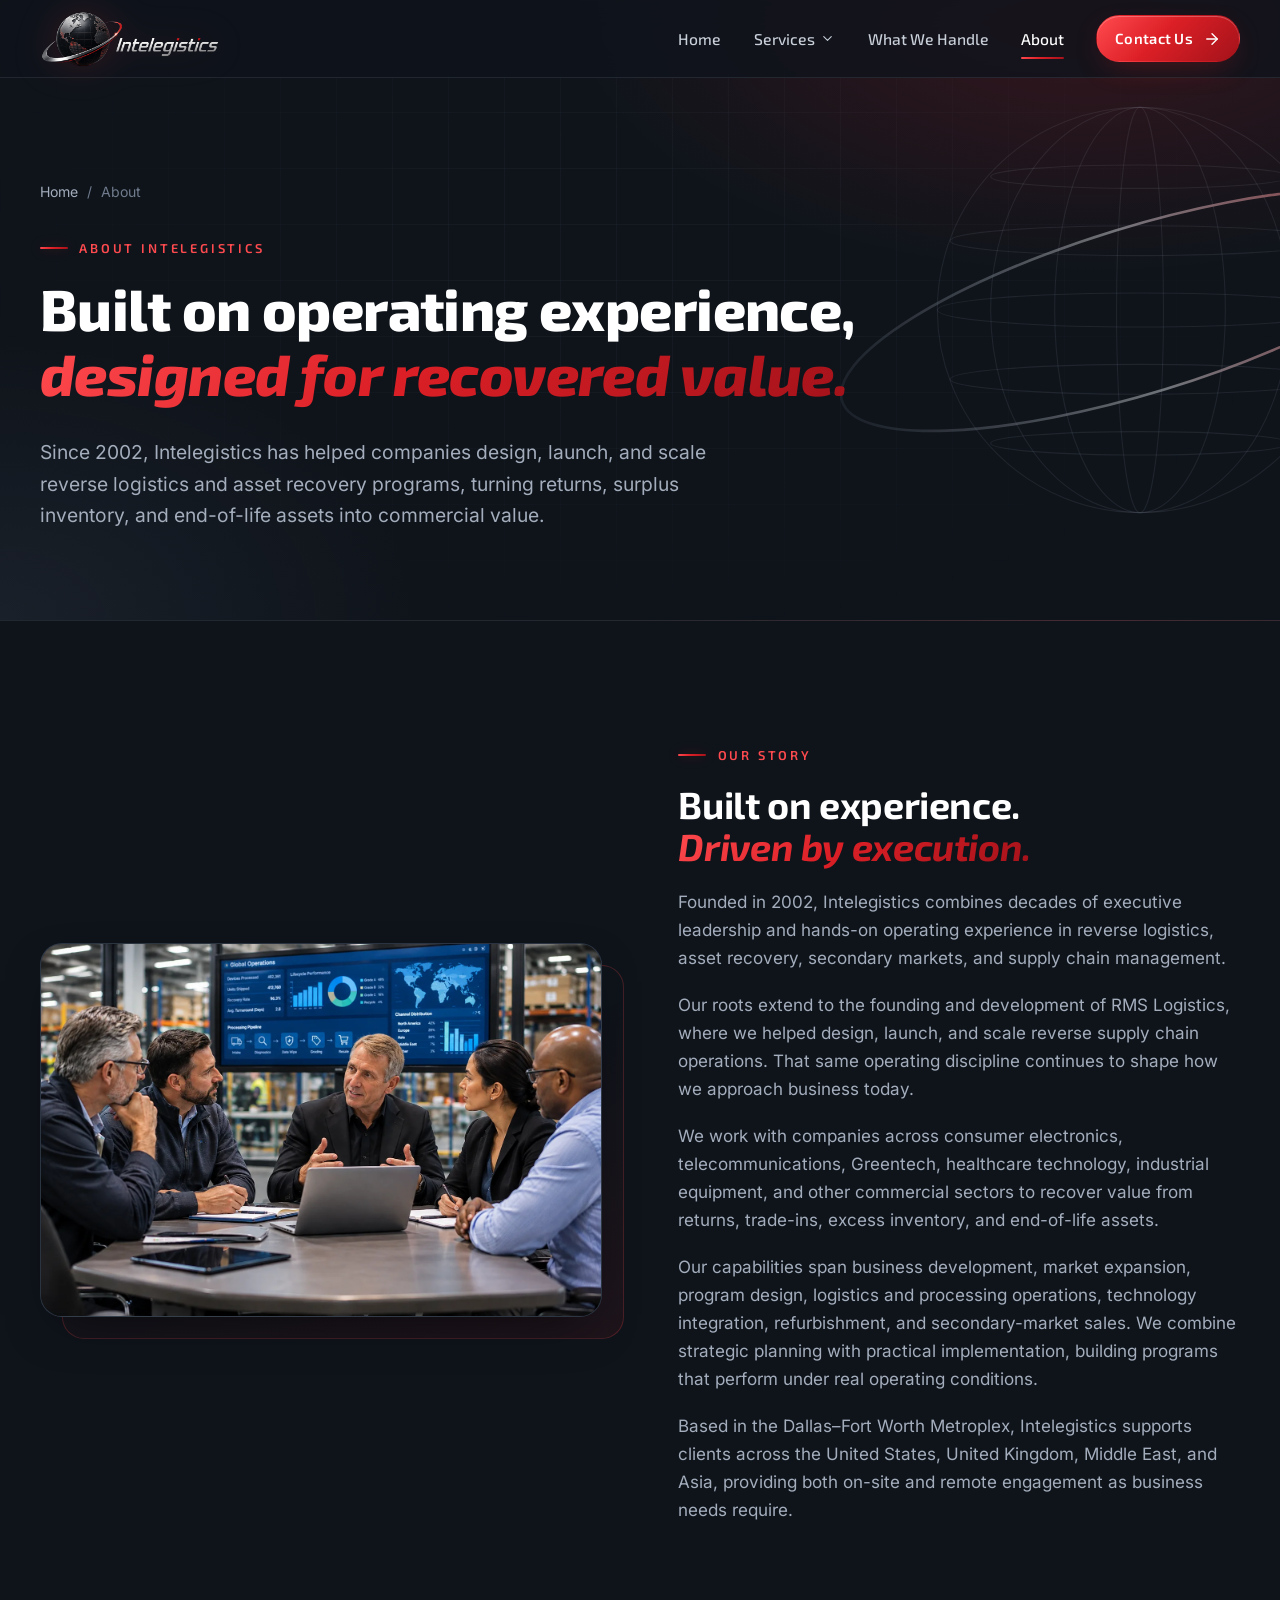
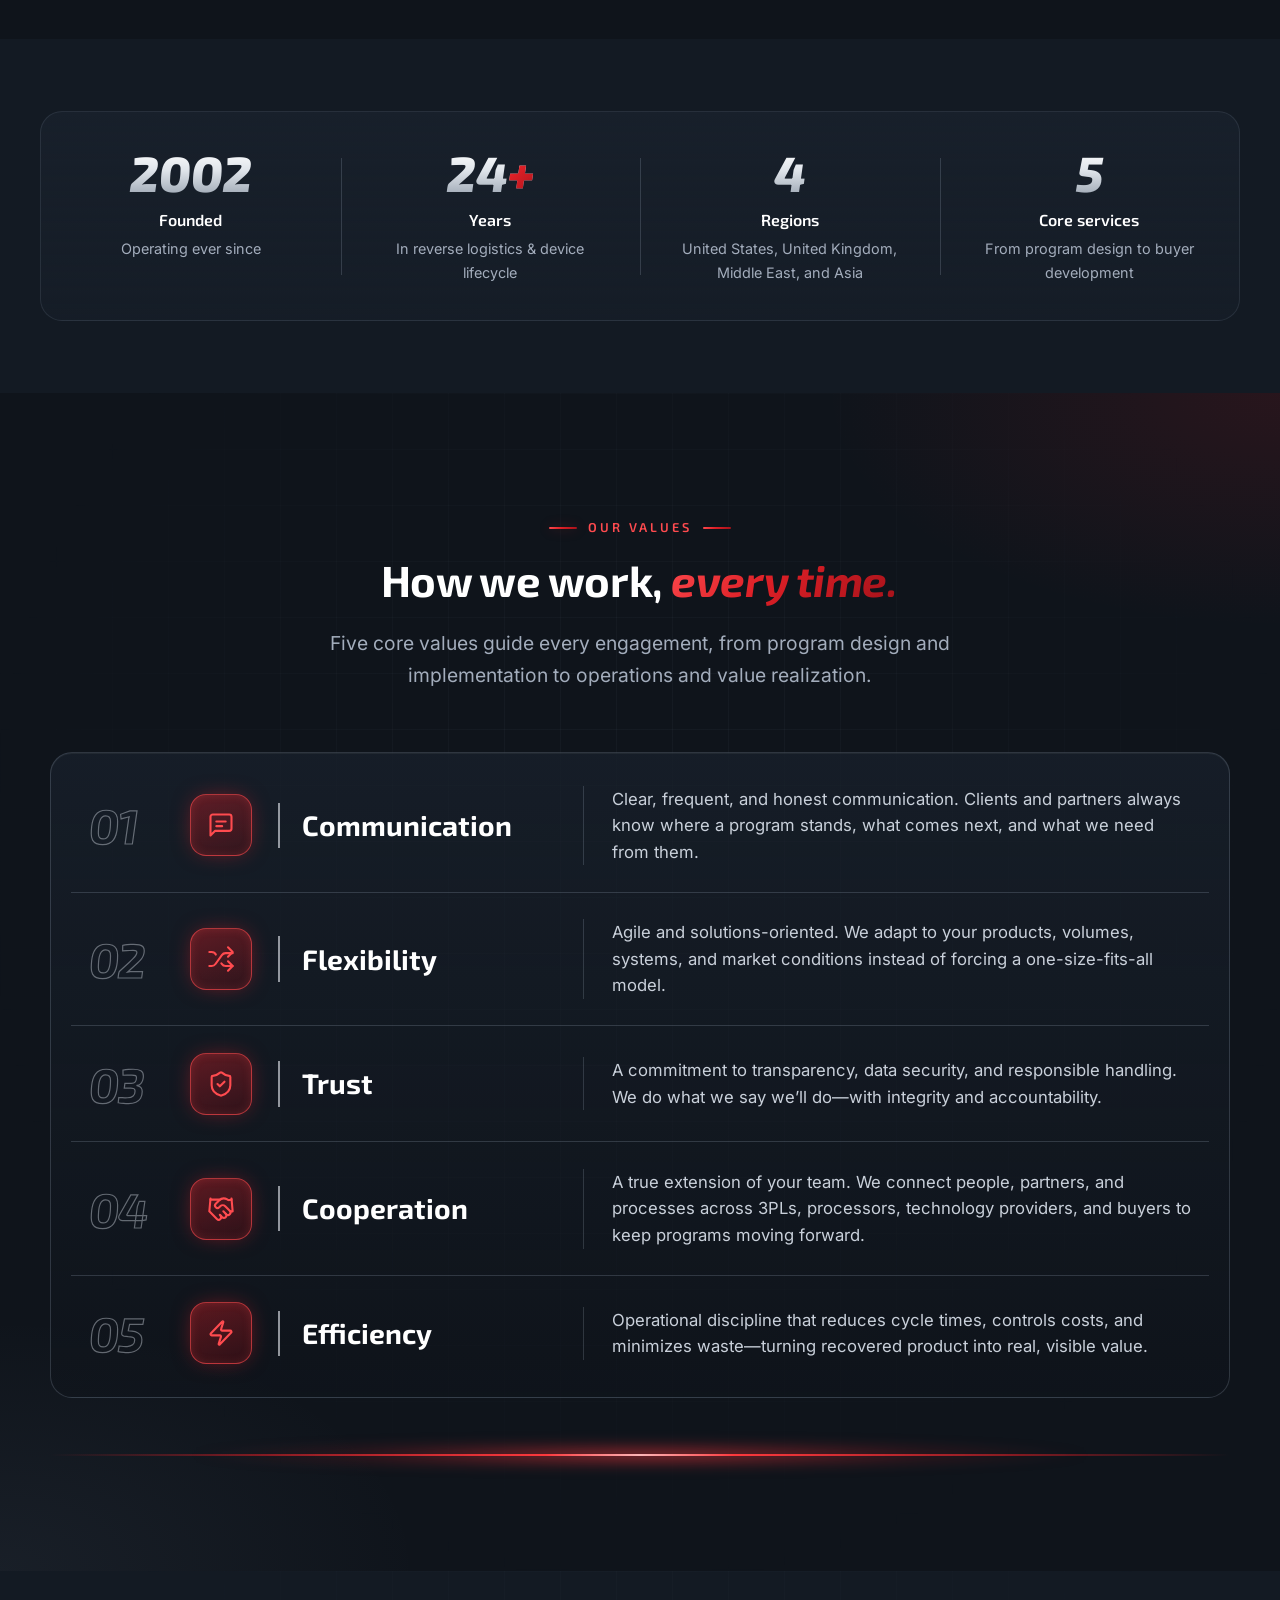
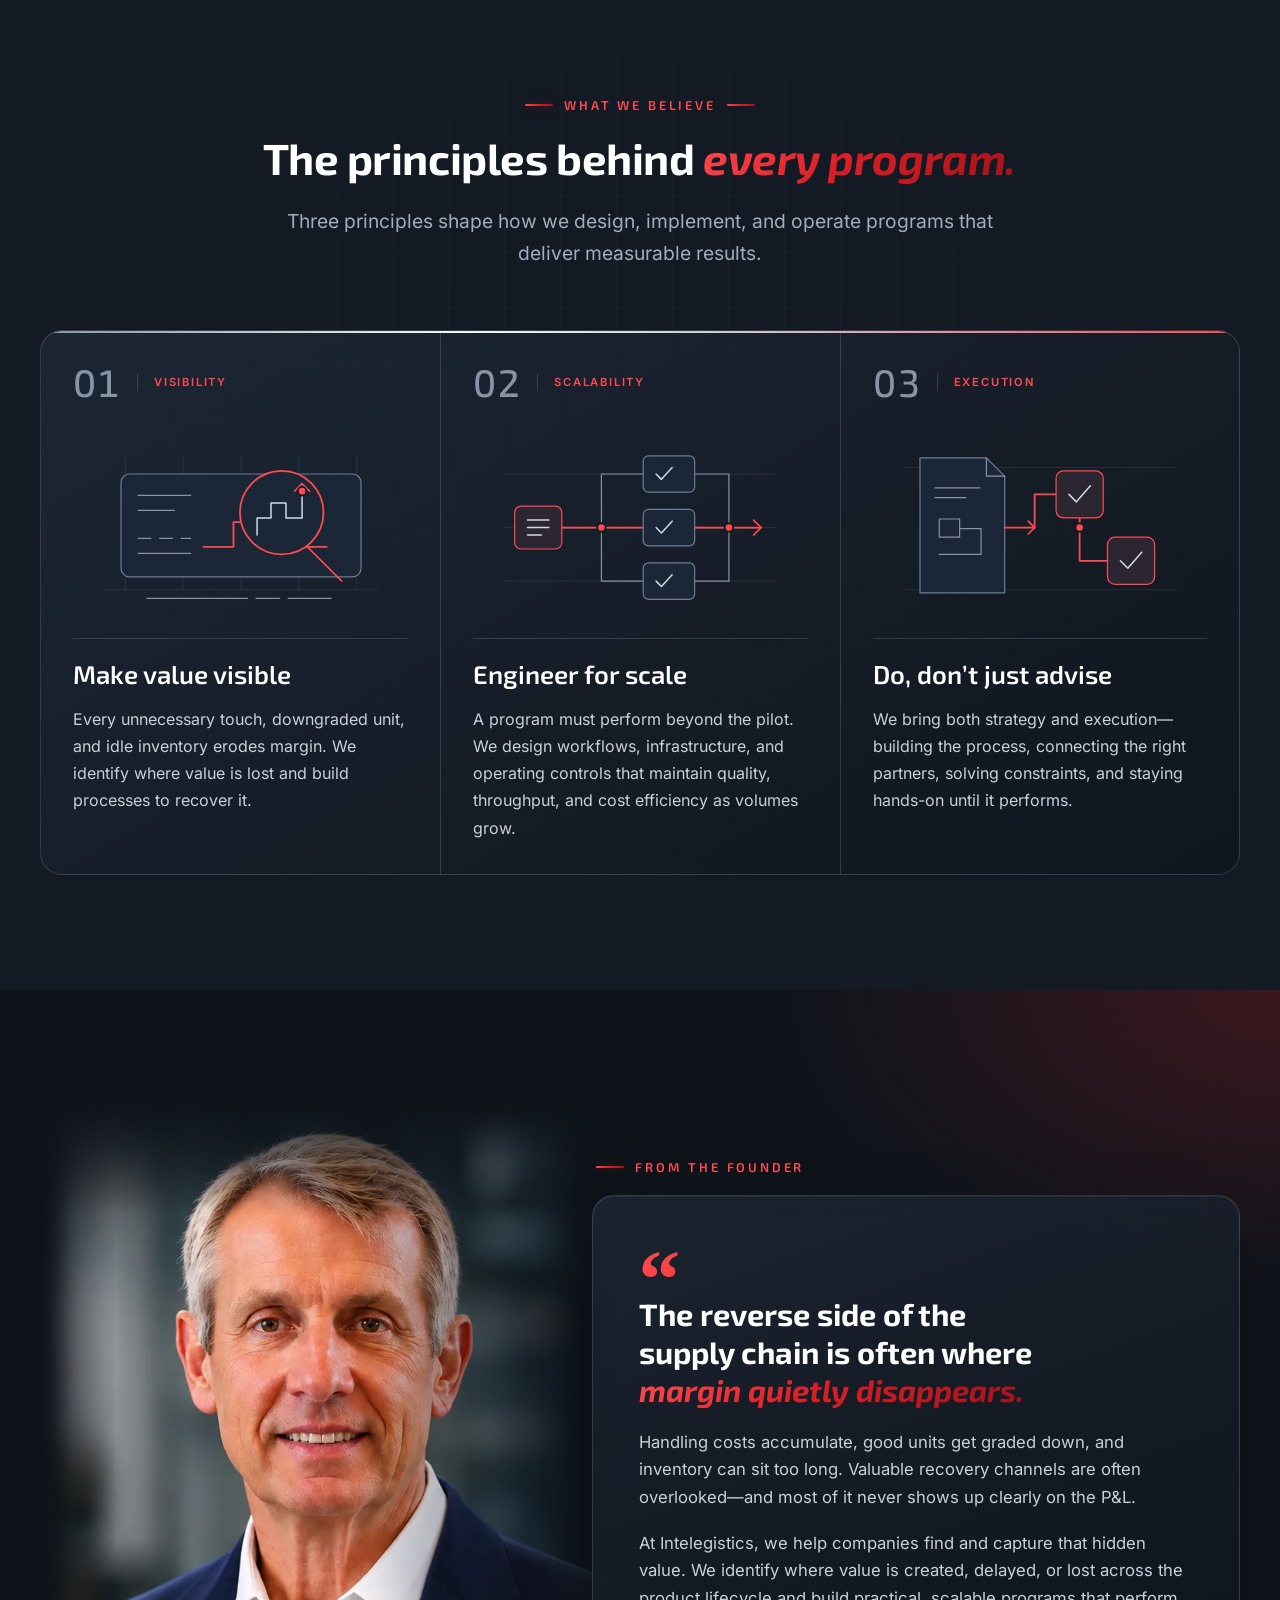
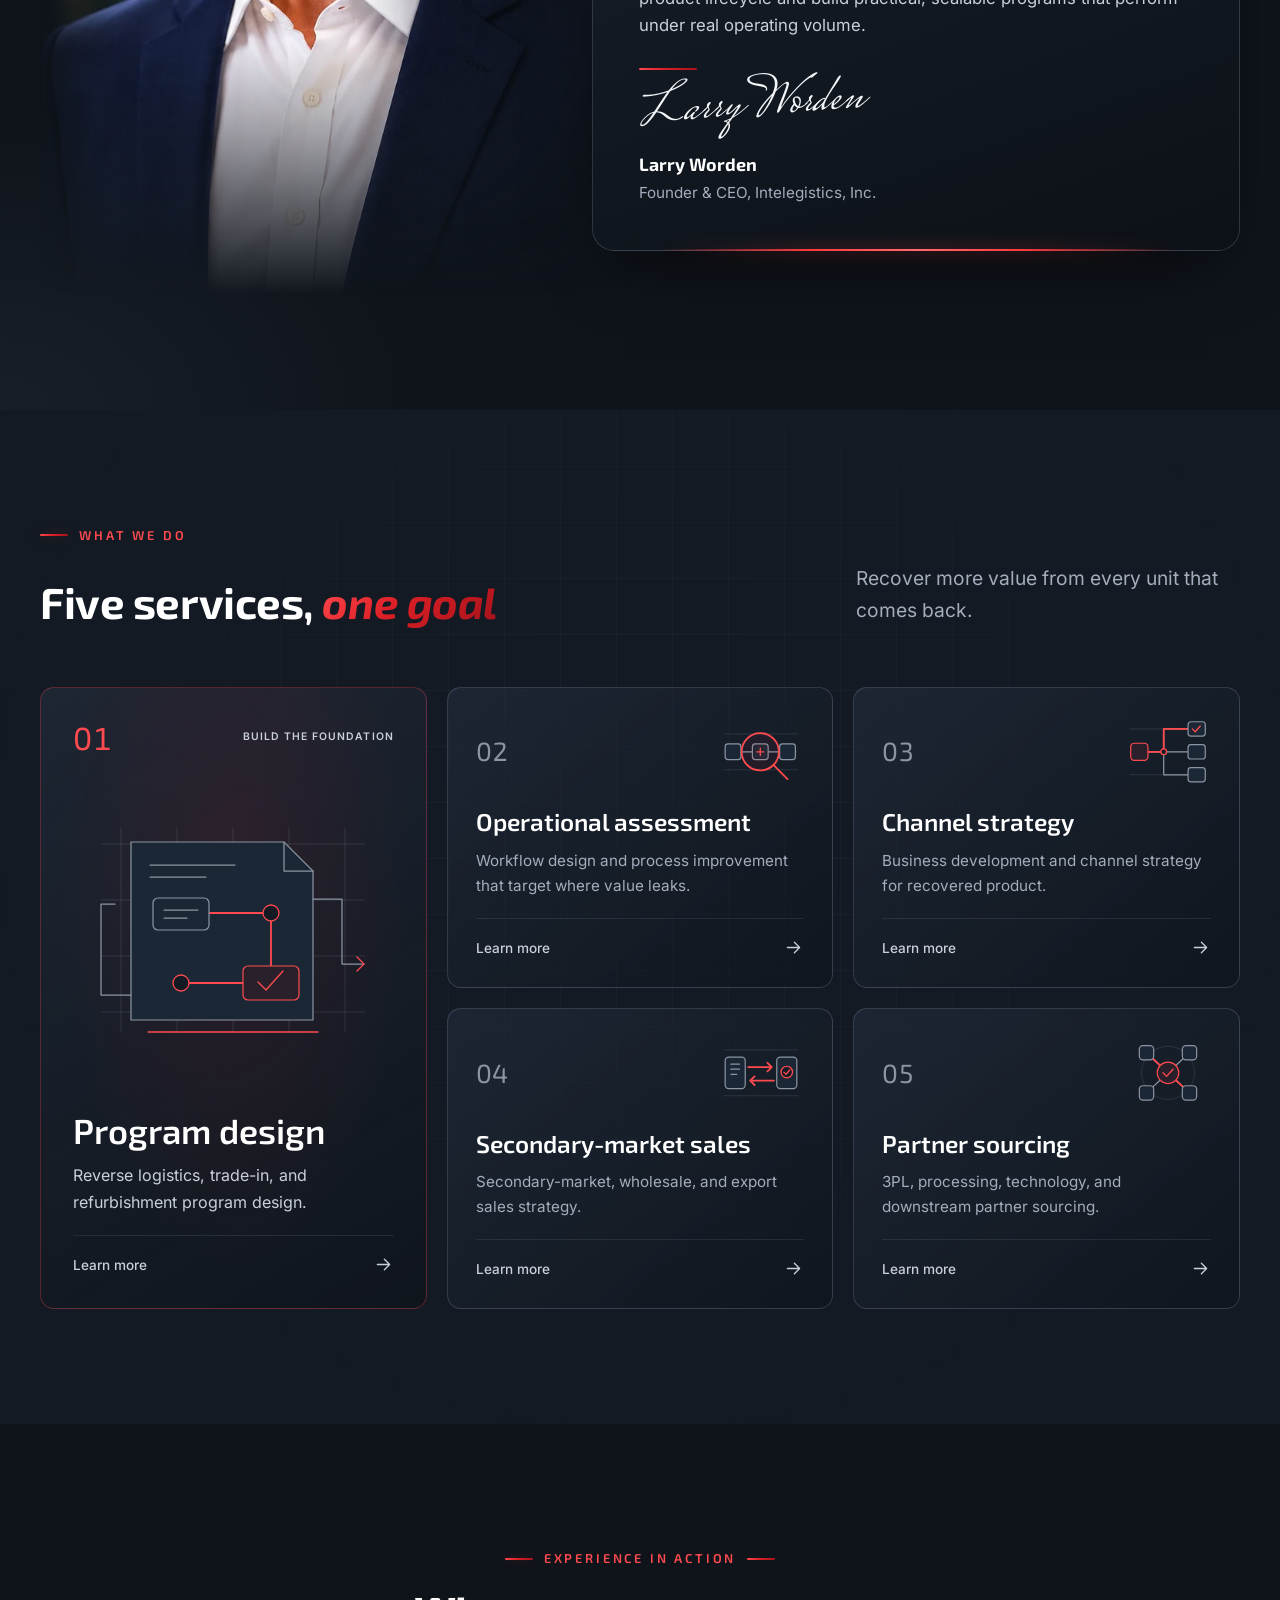
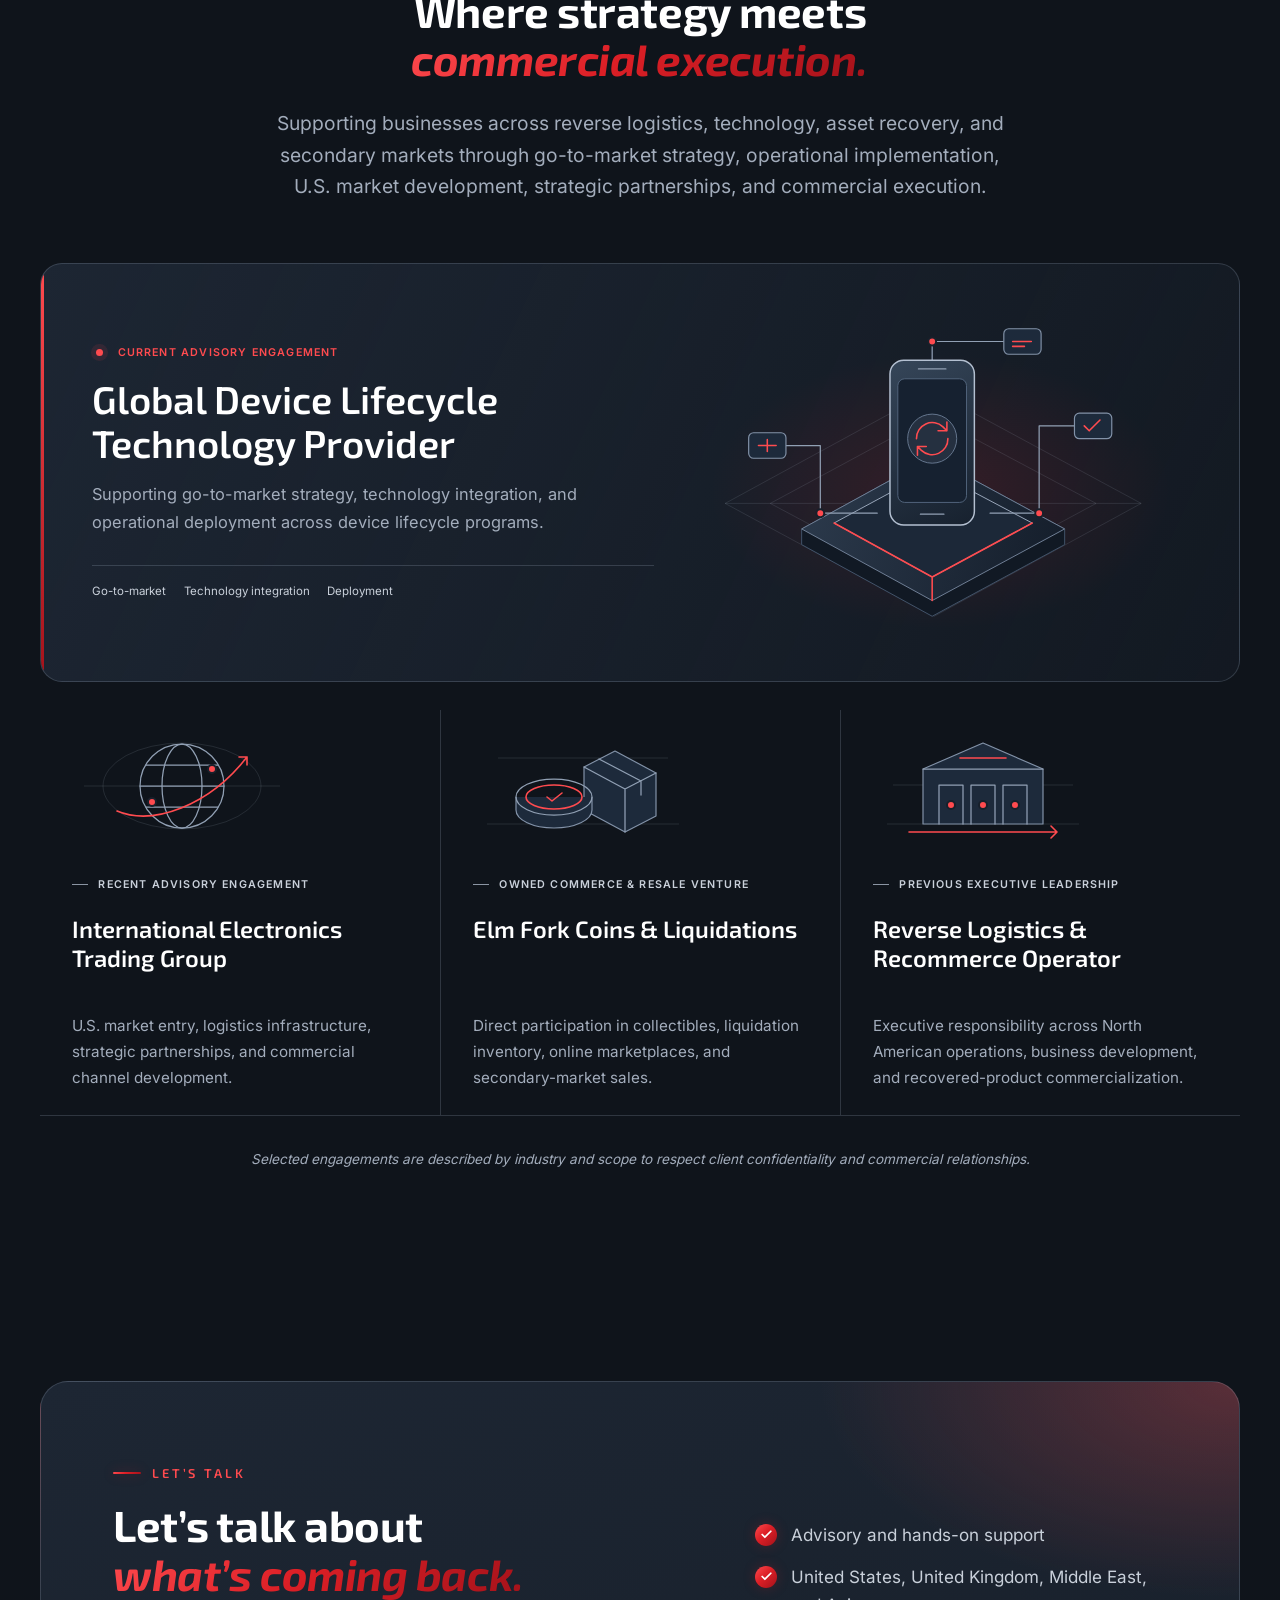
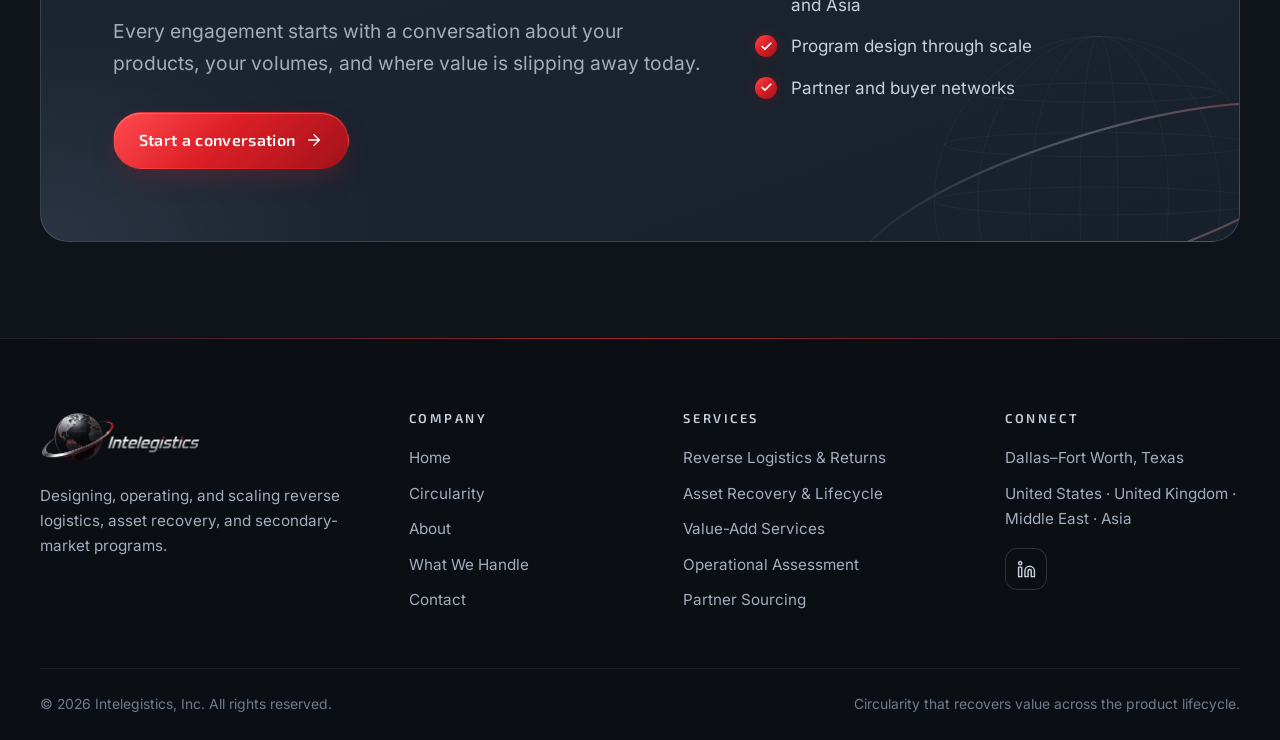
==== commit fc9ca117: "Add files via upload" ====
--- a/about.html
+++ b/about.html
@@ -119,19 +119,66 @@
   </div>
 </section>
 
-<section class="section section--alt">
+<section class="section section--alt beliefs-section" id="principles" aria-labelledby="principles-title">
   <div class="texture-grid"></div>
   <div class="container">
     <div class="section-head center reveal">
   <span class="eyebrow">What we believe</span>
-  <h2>The principles behind <span class="text-red">every program.</span></h2>
+  <h2 id="principles-title">The principles behind <span class="text-red">every program.</span></h2>
   <p class="lead">Three principles shape how we design, implement, and operate programs that deliver measurable results.</p>
 </div>
-    <div class="grid grid-3 reveal-stagger">
-      <div class="card principle"><div class="icon-tile icon-tile--glow"><svg class="icon" viewBox="0 0 24 24" fill="none" stroke="currentColor" stroke-width="1.8" stroke-linecap="round" stroke-linejoin="round" aria-hidden="true"><ellipse cx="12" cy="5" rx="9" ry="3"/><path d="M3 5v14a9 3 0 0 0 18 0V5"/><path d="M3 12a9 3 0 0 0 18 0"/></svg></div><h3>Make value visible</h3><p>Every unnecessary touch, downgraded unit, and idle inventory erodes margin. We identify where value is lost and build processes to recover it.</p></div>
-      <div class="card principle"><div class="icon-tile icon-tile--glow"><svg class="icon" viewBox="0 0 24 24" fill="none" stroke="currentColor" stroke-width="1.8" stroke-linecap="round" stroke-linejoin="round" aria-hidden="true"><path d="m12 14 4-4"/><path d="M3.34 19a10 10 0 1 1 17.32 0"/></svg></div><h3>Engineer for scale</h3><p>A program must perform beyond the pilot. We design workflows, infrastructure, and operating controls that maintain quality, throughput, and cost efficiency as volumes grow.</p></div>
-      <div class="card principle"><div class="icon-tile icon-tile--glow"><svg class="icon" viewBox="0 0 24 24" fill="none" stroke="currentColor" stroke-width="1.8" stroke-linecap="round" stroke-linejoin="round" aria-hidden="true"><path d="M14.7 6.3a1 1 0 0 0 0 1.4l1.6 1.6a1 1 0 0 0 1.4 0l3.77-3.77a6 6 0 0 1-7.94 7.94l-6.91 6.91a2.12 2.12 0 0 1-3-3l6.91-6.91a6 6 0 0 1 7.94-7.94l-3.76 3.76z"/></svg></div><h3>Do, don&rsquo;t just advise</h3><p>We bring both strategy and execution&mdash;building the process, connecting the right partners, solving constraints, and staying hands-on until it performs.</p></div>
-    </div>
+    <ol class="beliefs-board reveal-stagger" role="list">
+      <li class="belief">
+        <div class="belief-label"><span class="belief-number" aria-hidden="true">01</span><span>Visibility</span></div>
+        <div class="belief-visual" aria-hidden="true">
+          <svg class="belief-art" viewBox="0 0 280 184" fill="none" focusable="false" aria-hidden="true">
+            <path class="belief-art-guide" d="M12 150h256M32 25v125m54-125v125m54-125v125m54-125v125m54-125v125"/>
+            <rect class="belief-art-panel" x="28" y="42" width="224" height="96" rx="8"/>
+            <path class="belief-art-wire" d="M44 62h49M44 76h34M44 102h12m8 0h12m8 0h9M44 116h49"/>
+            <path class="belief-art-route" d="M105 110h28V87h28v23h59"/>
+            <circle class="belief-art-lens" cx="178" cy="78" r="39"/>
+            <path class="belief-art-silver" d="M155 99V83h13V69h14v14h15V58"/>
+            <path class="belief-art-accent" d="m190 58 7-7 7 7m-2 52 32 32"/>
+            <circle class="belief-art-point" cx="197" cy="58" r="4"/>
+            <path class="belief-art-wire" d="M52 158h94m8 0h22m8 0h40"/>
+          </svg>
+        </div>
+        <div class="belief-copy"><h3>Make value visible</h3><p>Every unnecessary touch, downgraded unit, and idle inventory erodes margin. We identify where value is lost and build processes to recover it.</p></div>
+      </li>
+      <li class="belief">
+        <div class="belief-label"><span class="belief-number" aria-hidden="true">02</span><span>Scalability</span></div>
+        <div class="belief-visual" aria-hidden="true">
+          <svg class="belief-art" viewBox="0 0 280 184" fill="none" focusable="false" aria-hidden="true">
+            <path class="belief-art-guide" d="M12 42h256M12 92h256M12 142h256"/>
+            <path class="belief-art-wire" d="M67 92h37V42h39M104 92h39m-39 0v50h39M191 42h32v50m-32 0h32m-32 50h32V92h30"/>
+            <path class="belief-art-route" d="M67 92h76m48 0h62"/>
+            <rect class="belief-art-module" x="23" y="72" width="44" height="40" rx="6"/>
+            <g class="belief-art-panel"><rect x="143" y="25" width="48" height="34" rx="5"/><rect x="143" y="75" width="48" height="34" rx="5"/><rect x="143" y="125" width="48" height="34" rx="5"/></g>
+            <g class="belief-art-silver"><path d="M35 85h20m-20 7h20m-20 7h13m107-57 5 5 10-11m-15 56 5 5 10-11m-15 56 5 5 10-11"/></g>
+            <path class="belief-art-accent" d="m246 85 7 7-7 7"/>
+            <circle class="belief-art-point" cx="104" cy="92" r="4"/><circle class="belief-art-point" cx="223" cy="92" r="4"/>
+          </svg>
+        </div>
+        <div class="belief-copy"><h3>Engineer for scale</h3><p>A program must perform beyond the pilot. We design workflows, infrastructure, and operating controls that maintain quality, throughput, and cost efficiency as volumes grow.</p></div>
+      </li>
+      <li class="belief">
+        <div class="belief-label"><span class="belief-number" aria-hidden="true">03</span><span>Execution</span></div>
+        <div class="belief-visual" aria-hidden="true">
+          <svg class="belief-art" viewBox="0 0 280 184" fill="none" focusable="false" aria-hidden="true">
+            <path class="belief-art-guide" d="M12 150h256M12 36h256"/>
+            <path class="belief-art-panel" d="M28 27h62l17 17v109H28Z"/>
+            <path class="belief-art-wire" d="M90 27v17h17M42 55h42m-42 9h29M46 84h19v17H46Zm19 9h20v24H65m-19 0h19"/>
+            <path class="belief-art-route" d="M107 92h28V61h42v62h48"/>
+            <rect class="belief-art-module" x="155" y="39" width="44" height="44" rx="7"/>
+            <rect class="belief-art-module" x="203" y="101" width="44" height="44" rx="7"/>
+            <path class="belief-art-silver" d="m167 61 7 7 13-15m28 70 7 7 13-15"/>
+            <path class="belief-art-accent" d="m129 86 6 6-6 6"/>
+            <circle class="belief-art-point" cx="177" cy="92" r="4"/>
+          </svg>
+        </div>
+        <div class="belief-copy"><h3>Do, don&rsquo;t just advise</h3><p>We bring both strategy and execution&mdash;building the process, connecting the right partners, solving constraints, and staying hands-on until it performs.</p></div>
+      </li>
+    </ol>
   </div>
 </section>
 
@@ -161,36 +208,183 @@
   </div>
 </section>
 
-<section class="section section--alt">
+<section class="section section--alt about-capabilities" id="about-services" aria-labelledby="about-services-title">
   <div class="texture-grid"></div>
   <div class="container">
-    <div class="section-head center reveal">
+    <div class="capabilities-heading reveal">
   <span class="eyebrow">What we do</span>
-  <h2>Five services, <span class="text-red">one goal</span></h2>
+  <h2 id="about-services-title">Five services, <span class="text-red">one goal</span></h2>
   <p class="lead">Recover more value from every unit that comes back.</p>
 </div>
-    <div class="services-grid reveal-stagger">
-      <a class="card" href="return-logistics.html"><div class="icon-tile"><svg class="icon" viewBox="0 0 24 24" fill="none" stroke="currentColor" stroke-width="1.8" stroke-linecap="round" stroke-linejoin="round" aria-hidden="true"><circle cx="6" cy="19" r="3"/><path d="M9 19h8.5a3.5 3.5 0 0 0 0-7h-11a3.5 3.5 0 0 1 0-7H15"/><circle cx="18" cy="5" r="3"/></svg></div><h3>Program design</h3><p>Reverse logistics, trade-in, and refurbishment program design.</p><span class="link-arrow">Learn more <svg class="icon" viewBox="0 0 24 24" fill="none" stroke="currentColor" stroke-width="1.8" stroke-linecap="round" stroke-linejoin="round" aria-hidden="true"><path d="M5 12h14"/><path d="m12 5 7 7-7 7"/></svg></span></a>
-      <a class="card" href="return-logistics.html#assessment"><div class="icon-tile"><svg class="icon" viewBox="0 0 24 24" fill="none" stroke="currentColor" stroke-width="1.8" stroke-linecap="round" stroke-linejoin="round" aria-hidden="true"><rect x="8" y="2" width="8" height="4" rx="1"/><path d="M16 4h2a2 2 0 0 1 2 2v14a2 2 0 0 1-2 2H6a2 2 0 0 1-2-2V6a2 2 0 0 1 2-2h2"/><path d="m9 14 2 2 4-4"/></svg></div><h3>Operational assessment</h3><p>Workflow design and process improvement that target where value leaks.</p><span class="link-arrow">Learn more <svg class="icon" viewBox="0 0 24 24" fill="none" stroke="currentColor" stroke-width="1.8" stroke-linecap="round" stroke-linejoin="round" aria-hidden="true"><path d="M5 12h14"/><path d="m12 5 7 7-7 7"/></svg></span></a>
-      <a class="card" href="value-add-services.html#channels"><div class="icon-tile"><svg class="icon" viewBox="0 0 24 24" fill="none" stroke="currentColor" stroke-width="1.8" stroke-linecap="round" stroke-linejoin="round" aria-hidden="true"><path d="M8 3 4 7l4 4"/><path d="M4 7h16"/><path d="m16 21 4-4-4-4"/><path d="M20 17H4"/></svg></div><h3>Channel strategy</h3><p>Business development and channel strategy for recovered product.</p><span class="link-arrow">Learn more <svg class="icon" viewBox="0 0 24 24" fill="none" stroke="currentColor" stroke-width="1.8" stroke-linecap="round" stroke-linejoin="round" aria-hidden="true"><path d="M5 12h14"/><path d="m12 5 7 7-7 7"/></svg></span></a>
-      <a class="card" href="value-add-services.html#secondary-markets"><div class="icon-tile"><svg class="icon" viewBox="0 0 24 24" fill="none" stroke="currentColor" stroke-width="1.8" stroke-linecap="round" stroke-linejoin="round" aria-hidden="true"><circle cx="12" cy="12" r="10"/><path d="M2 12h20"/><path d="M12 2a15.3 15.3 0 0 1 4 10 15.3 15.3 0 0 1-4 10 15.3 15.3 0 0 1-4-10 15.3 15.3 0 0 1 4-10z"/></svg></div><h3>Secondary-market sales</h3><p>Secondary-market, wholesale, and export sales strategy.</p><span class="link-arrow">Learn more <svg class="icon" viewBox="0 0 24 24" fill="none" stroke="currentColor" stroke-width="1.8" stroke-linecap="round" stroke-linejoin="round" aria-hidden="true"><path d="M5 12h14"/><path d="m12 5 7 7-7 7"/></svg></span></a>
-      <a class="card" href="value-add-services.html#partners"><div class="icon-tile"><svg class="icon" viewBox="0 0 24 24" fill="none" stroke="currentColor" stroke-width="1.8" stroke-linecap="round" stroke-linejoin="round" aria-hidden="true"><rect x="9" y="2" width="6" height="6" rx="1.5"/><rect x="2" y="16" width="6" height="6" rx="1.5"/><rect x="16" y="16" width="6" height="6" rx="1.5"/><path d="M12 8v4"/><path d="M5 16v-2a2 2 0 0 1 2-2h10a2 2 0 0 1 2 2v2"/></svg></div><h3>Partner sourcing</h3><p>3PL, processing, technology, and downstream partner sourcing.</p><span class="link-arrow">Learn more <svg class="icon" viewBox="0 0 24 24" fill="none" stroke="currentColor" stroke-width="1.8" stroke-linecap="round" stroke-linejoin="round" aria-hidden="true"><path d="M5 12h14"/><path d="m12 5 7 7-7 7"/></svg></span></a>
-    </div>
-  </div>
-</section>
-
-<section class="section">
+    <ul class="capability-grid reveal-stagger" role="list">
+      <li>
+        <a class="capability capability--featured" href="return-logistics.html" aria-labelledby="about-service-1">
+          <div class="capability-top"><span class="capability-number" aria-hidden="true">01</span><span class="capability-kicker">Build the foundation</span></div>
+          <div class="capability-visual"><svg class="capability-feature-art" viewBox="0 0 300 240" fill="none" aria-hidden="true" focusable="false">
+              <path class="service-guide" d="M18 32h264M18 88h264M18 144h264M18 200h264M38 16v204m56-204v204m56-204v204m56-204v204m56-204v204"/>
+              <path class="service-node" d="M48 30h153l29 29v149H48Z"/>
+              <path class="service-line" d="M201 30v29h29M67 53h85m-85 12h56"/>
+              <path class="service-route" d="M98 101h90v70h-90"/>
+              <rect class="service-node" x="70" y="86" width="56" height="32" rx="5"/>
+              <path class="service-line" d="M81 98h34m-34 8h23"/>
+              <rect class="service-node service-node--accent" x="160" y="154" width="56" height="34" rx="5"/>
+              <path class="service-accent" d="m175 170 8 8 17-19"/>
+              <circle class="service-point" cx="188" cy="101" r="8"/><circle class="service-point" cx="98" cy="171" r="8"/>
+              <path class="service-line" d="M32 92H18v91h30m182-96h29v65h22"/>
+              <path class="service-accent" d="m274 145 7 7-7 7M65 220h170"/>
+            </svg></div>
+          <div class="capability-copy"><h3 id="about-service-1">Program design</h3><p>Reverse logistics, trade-in, and refurbishment program design.</p></div>
+          <span class="capability-link">Learn more <svg viewBox="0 0 24 24" fill="none" aria-hidden="true" focusable="false"><path d="M5 12h14m-6-6 6 6-6 6"/></svg></span>
+        </a>
+      </li>
+      <li>
+        <a class="capability capability--compact" href="return-logistics.html#assessment" aria-labelledby="about-service-2">
+          <div class="capability-top"><span class="capability-number" aria-hidden="true">02</span><svg class="capability-art" viewBox="0 0 120 100" fill="none" aria-hidden="true" focusable="false">
+
+            <path class="service-guide" d="M8 25h104M8 50h104M8 75h104"/><path class="service-line" d="M13 50h94"/>+
+            <rect class="service-node" x="10" y="39" width="22" height="22" rx="4"/><rect class="service-node" x="48" y="39" width="22" height="22" rx="4"/><rect class="service-node" x="86" y="39" width="22" height="22" rx="4"/>+
+            <circle class="service-lens" cx="59" cy="50" r="26"/><path class="service-route" d="m78 69 19 19"/><path class="service-accent" d="M54 50h10m-5-5v10"/>+
+          </svg></div>
+          <div class="capability-copy"><h3 id="about-service-2">Operational assessment</h3><p>Workflow design and process improvement that target where value leaks.</p></div>
+          <span class="capability-link">Learn more <svg viewBox="0 0 24 24" fill="none" aria-hidden="true" focusable="false"><path d="M5 12h14m-6-6 6 6-6 6"/></svg></span>
+        </a>
+      </li>
+      <li>
+        <a class="capability capability--compact" href="value-add-services.html#channels" aria-labelledby="about-service-3">
+          <div class="capability-top"><span class="capability-number" aria-hidden="true">03</span><svg class="capability-art" viewBox="0 0 120 100" fill="none" aria-hidden="true" focusable="false">
+
+            <path class="service-guide" d="M6 18h108M6 50h108M6 82h108"/>+
+            <path class="service-line" d="M29 50h25V18h34M54 50h34M54 50v32h34"/><path class="service-route" d="M29 50h25V18h34"/>+
+            <rect class="service-node service-node--accent" x="8" y="38" width="24" height="24" rx="5"/>+
+            <rect class="service-node" x="88" y="8" width="24" height="20" rx="4"/><rect class="service-node" x="88" y="40" width="24" height="20" rx="4"/><rect class="service-node" x="88" y="72" width="24" height="20" rx="4"/>+
+            <circle class="service-point" cx="54" cy="50" r="4"/><path class="service-accent" d="m94 18 4 4 7-8"/>+
+          </svg></div>
+          <div class="capability-copy"><h3 id="about-service-3">Channel strategy</h3><p>Business development and channel strategy for recovered product.</p></div>
+          <span class="capability-link">Learn more <svg viewBox="0 0 24 24" fill="none" aria-hidden="true" focusable="false"><path d="M5 12h14m-6-6 6 6-6 6"/></svg></span>
+        </a>
+      </li>
+      <li>
+        <a class="capability capability--compact" href="value-add-services.html#secondary-markets" aria-labelledby="about-service-4">
+          <div class="capability-top"><span class="capability-number" aria-hidden="true">04</span><svg class="capability-art" viewBox="0 0 120 100" fill="none" aria-hidden="true" focusable="false">
+
+            <path class="service-guide" d="M8 82h104M8 18h104"/>+
+            <g class="service-node"><rect x="10" y="28" width="28" height="44" rx="5"/><rect x="82" y="28" width="28" height="44" rx="5"/></g>+
+            <path class="service-line" d="M18 38h12m-12 7h12m-12 7h8"/><path class="service-route" d="M42 42h33m-6-6 6 6-6 6M78 61H45m6-6-6 6 6 6"/>+
+            <circle class="service-point" cx="96" cy="49" r="8"/><path class="service-accent" d="m92 49 3 3 5-6"/>+
+          </svg></div>
+          <div class="capability-copy"><h3 id="about-service-4">Secondary-market sales</h3><p>Secondary-market, wholesale, and export sales strategy.</p></div>
+          <span class="capability-link">Learn more <svg viewBox="0 0 24 24" fill="none" aria-hidden="true" focusable="false"><path d="M5 12h14m-6-6 6 6-6 6"/></svg></span>
+        </a>
+      </li>
+      <li>
+        <a class="capability capability--compact" href="value-add-services.html#partners" aria-labelledby="about-service-5">
+          <div class="capability-top"><span class="capability-number" aria-hidden="true">05</span><svg class="capability-art" viewBox="0 0 120 100" fill="none" aria-hidden="true" focusable="false">
+
+            <circle class="service-guide" cx="60" cy="50" r="37"/><path class="service-line" d="m30 22 30 28 30-28M60 50 30 78m30-28 30 28"/>+
+            <path class="service-route" d="M30 22 60 50l30 28"/>+
+            <rect class="service-node" x="20" y="12" width="20" height="20" rx="5"/><rect class="service-node" x="80" y="12" width="20" height="20" rx="5"/><rect class="service-node" x="20" y="68" width="20" height="20" rx="5"/><rect class="service-node" x="80" y="68" width="20" height="20" rx="5"/>+
+            <circle class="service-node service-node--accent" cx="60" cy="50" r="15"/><path class="service-accent" d="m53 50 5 5 9-10"/>+
+          </svg></div>
+          <div class="capability-copy"><h3 id="about-service-5">Partner sourcing</h3><p>3PL, processing, technology, and downstream partner sourcing.</p></div>
+          <span class="capability-link">Learn more <svg viewBox="0 0 24 24" fill="none" aria-hidden="true" focusable="false"><path d="M5 12h14m-6-6 6 6-6 6"/></svg></span>
+        </a>
+      </li>
+    </ul>
+  </div>
+</section>
+
+<section class="section experience-section" id="about-experience" aria-labelledby="about-experience-title">
   <div class="container">
     <div class="section-head center reveal">
   <span class="eyebrow">Experience in action</span>
-  <h2>Where strategy meets <span class="text-red">commercial execution.</span></h2>
+  <h2 id="about-experience-title">Where strategy meets <span class="text-red">commercial execution.</span></h2>
   <p class="lead">Supporting businesses across reverse logistics, technology, asset recovery, and secondary markets through go-to-market strategy, operational implementation, U.S. market development, strategic partnerships, and commercial execution.</p>
 </div>
-    <ul class="exp-grid reveal-stagger">
-      <li class="exp-card"><div class="exp-top"><div class="icon-tile"><svg class="icon" viewBox="0 0 24 24" fill="none" stroke="currentColor" stroke-width="1.8" stroke-linecap="round" stroke-linejoin="round" aria-hidden="true"><rect x="4" y="4" width="16" height="16" rx="2"/><rect x="9" y="9" width="6" height="6"/><path d="M15 2v2M15 20v2M2 15h2M2 9h2M20 15h2M20 9h2M9 2v2M9 20v2"/></svg></div><span class="exp-tag exp-tag--current">Current Advisory Engagement</span></div><h3>Global Device Lifecycle Technology Provider</h3><p>Supporting go-to-market strategy, technology integration, and operational deployment across device lifecycle programs.</p></li>
-      <li class="exp-card"><div class="exp-top"><div class="icon-tile"><svg class="icon" viewBox="0 0 24 24" fill="none" stroke="currentColor" stroke-width="1.8" stroke-linecap="round" stroke-linejoin="round" aria-hidden="true"><circle cx="12" cy="12" r="10"/><path d="M2 12h20"/><path d="M12 2a15.3 15.3 0 0 1 4 10 15.3 15.3 0 0 1-4 10 15.3 15.3 0 0 1-4-10 15.3 15.3 0 0 1 4-10z"/></svg></div><span class="exp-tag ">Recent Advisory Engagement</span></div><h3>International Electronics Trading Group</h3><p>U.S. market entry, logistics infrastructure, strategic partnerships, and commercial channel development.</p></li>
-      <li class="exp-card"><div class="exp-top"><div class="icon-tile"><svg class="icon" viewBox="0 0 24 24" fill="none" stroke="currentColor" stroke-width="1.8" stroke-linecap="round" stroke-linejoin="round" aria-hidden="true"><circle cx="8" cy="8" r="6"/><path d="M18.09 10.37A6 6 0 1 1 10.34 18"/><path d="M7 6h1v4"/><path d="m16.71 13.88.7.71-2.82 2.82"/></svg></div><span class="exp-tag exp-tag--silver">Owned Commerce &amp; Resale Venture</span></div><h3>Elm Fork Coins &amp; Liquidations</h3><p>Direct participation in collectibles, liquidation inventory, online marketplaces, and secondary-market sales.</p></li>
-      <li class="exp-card"><div class="exp-top"><div class="icon-tile"><svg class="icon" viewBox="0 0 24 24" fill="none" stroke="currentColor" stroke-width="1.8" stroke-linecap="round" stroke-linejoin="round" aria-hidden="true"><path d="M3 12a9 9 0 0 1 9-9 9.75 9.75 0 0 1 6.74 2.74L21 8"/><path d="M21 3v5h-5"/><path d="M21 12a9 9 0 0 1-9 9 9.75 9.75 0 0 1-6.74-2.74L3 16"/><path d="M8 16H3v5"/></svg></div><span class="exp-tag exp-tag--silver">Previous Executive Leadership</span></div><h3>Reverse Logistics &amp; Recommerce Operator</h3><p>Executive responsibility across North American operations, business development, and recovered-product commercialization.</p></li>
+    <ul class="engagement-portfolio reveal-stagger" role="list">
+      <li class="engagement engagement--featured">
+        <div class="engagement-body">
+          <span class="engagement-type">Current Advisory Engagement</span>
+          <h3>Global Device Lifecycle Technology Provider</h3>
+          <p>Supporting go-to-market strategy, technology integration, and operational deployment across device lifecycle programs.</p>
+          <ul role="list" class="engagement-focus" aria-label="Engagement focus"><li>Go-to-market</li><li>Technology integration</li><li>Deployment</li></ul>
+        </div>
+        <div class="engagement-visual">
+          <svg class="engagement-feature-art" viewBox="0 0 520 320" fill="none" aria-hidden="true" focusable="false">
+            <defs>
+              <linearGradient id="about-engagement-device-face" x1="220" y1="55" x2="320" y2="245" gradientUnits="userSpaceOnUse"><stop stop-color="#344457"/><stop offset="1" stop-color="#111a26"/></linearGradient>
+              <linearGradient id="about-engagement-platform" x1="130" y1="195" x2="390" y2="280" gradientUnits="userSpaceOnUse"><stop stop-color="#2b394b"/><stop offset="1" stop-color="#141d2a"/></linearGradient>
+              <radialGradient id="about-engagement-halo"><stop stop-color="#dc1f26" stop-opacity=".16"/><stop offset="1" stop-color="#dc1f26" stop-opacity="0"/></radialGradient>
+            </defs>
+            <ellipse cx="267" cy="180" rx="235" ry="140" fill="url(#about-engagement-halo)"/>
+            <g class="engagement-art-guide"><path d="m48 192 211-115 213 115-211 115Z"/><path d="m94 192 165-89 167 89-165 89Z"/><path d="M259 77v230M48 192h424"/></g>
+            <path d="m126 218 133-73 135 73v16l-135 73-133-73Z" fill="#111924" stroke="#43546b"/>
+            <path d="m126 218 133-73 135 73-135 73Z" fill="url(#about-engagement-platform)" stroke="#718096"/>
+            <path d="m159 212 100-54 102 54-102 55Z" fill="#1c2838" stroke="#9ba8bb"/>
+            <path class="engagement-art-red" d="m159 212 100 55 102-55M259 267v24"/>
+            <path class="engagement-art-wire" d="M203 202h-58v-69H96m222 69h50v-89h49M259 47V27h74"/>
+            <g class="engagement-art-terminal"><rect x="72" y="120" width="38" height="26" rx="5"/><rect x="404" y="100" width="38" height="26" rx="5"/><rect x="332" y="14" width="38" height="26" rx="5"/></g>
+            <g class="engagement-art-red"><path d="M82 133h18m-9-6v12m323-26 5 5 11-11m-89-80h19m-19 5h12"/></g>
+            <rect x="216" y="46" width="86" height="168" rx="14" fill="url(#about-engagement-device-face)" stroke="#b4c0d1" stroke-width="1.5"/>
+            <rect x="224" y="65" width="70" height="126" rx="7" fill="#162130" stroke="#52647c"/>
+            <path class="engagement-art-wire" d="M245 55h28m-26 148h24"/>
+            <circle cx="259" cy="126" r="25" fill="#253040" stroke="#65778e"/>
+            <path class="engagement-art-red" d="M243 126a16 16 0 0 1 27-12l4 4m0-9v9h-9m10 8a16 16 0 0 1-27 12l-4-4m0 9v-9h9"/>
+            <g class="engagement-art-point"><circle cx="145" cy="202" r="4"/><circle cx="368" cy="202" r="4"/><circle cx="259" cy="27" r="4"/></g>
+          </svg>
+        </div>
+      </li>
+      <li class="engagement engagement--support engagement--recent">
+        <div class="engagement-visual"><svg class="engagement-emblem" viewBox="0 0 220 112" fill="none" aria-hidden="true" focusable="false">
+            <g class="engagement-art-guide"><path d="M12 56h196"/><ellipse cx="110" cy="56" rx="79" ry="43"/></g>
+            <g class="engagement-art-wire"><circle cx="110" cy="56" r="42"/><ellipse cx="110" cy="56" rx="20" ry="42"/><path d="M68 56h84m-78-21h72m-72 42h72"/></g>
+            <path class="engagement-art-red" d="M45 81c36 15 92-5 130-54m-8 0h8v8"/>
+            <g class="engagement-art-point"><circle cx="80" cy="72" r="4"/><circle cx="140" cy="39" r="4"/></g>
+          </svg></div>
+        <span class="engagement-type">Recent Advisory Engagement</span>
+        <h3>International Electronics Trading Group</h3>
+        <p>U.S. market entry, logistics infrastructure, strategic partnerships, and commercial channel development.</p>
+      </li>
+      <li class="engagement engagement--support engagement--venture">
+        <div class="engagement-visual"><svg class="engagement-emblem" viewBox="0 0 220 112" fill="none" aria-hidden="true" focusable="false">
+            <path class="engagement-art-guide" d="M14 94h192M25 28h170"/>
+            <path class="engagement-art-terminal" d="m111 37 31-16 41 22v43l-31 16-41-22Z"/>
+            <path class="engagement-art-wire" d="m111 37 41 22 31-16m-31 16v43m-26-73 42 22v14"/>
+            <path class="engagement-art-terminal" d="M43 67v13c0 10 17 18 38 18s38-8 38-18V67"/>
+            <ellipse class="engagement-art-wire" cx="81" cy="67" rx="38" ry="18"/><ellipse class="engagement-art-red" cx="81" cy="67" rx="28" ry="12"/>
+            <path class="engagement-art-red" d="m74 67 5 4 10-8"/>
+          </svg></div>
+        <span class="engagement-type">Owned Commerce &amp; Resale Venture</span>
+        <h3>Elm Fork Coins &amp; Liquidations</h3>
+        <p>Direct participation in collectibles, liquidation inventory, online marketplaces, and secondary-market sales.</p>
+      </li>
+      <li class="engagement engagement--support engagement--leadership">
+        <div class="engagement-visual"><svg class="engagement-emblem" viewBox="0 0 220 112" fill="none" aria-hidden="true" focusable="false">
+            <path class="engagement-art-guide" d="M14 94h192M20 55h180"/>
+            <path class="engagement-art-terminal" d="M50 94V39l60-26 60 26v55Z"/>
+            <path class="engagement-art-wire" d="M50 39h120M66 94V55h24v39m8 0V55h24v39m8 0V55h24v39"/>
+            <path class="engagement-art-red" d="M36 102h148m-6-6 6 6-6 6M87 28h46"/>
+            <g class="engagement-art-point"><circle cx="78" cy="75" r="4"/><circle cx="110" cy="75" r="4"/><circle cx="142" cy="75" r="4"/></g>
+          </svg></div>
+        <span class="engagement-type">Previous Executive Leadership</span>
+        <h3>Reverse Logistics &amp; Recommerce Operator</h3>
+        <p>Executive responsibility across North American operations, business development, and recovered-product commercialization.</p>
+      </li>
     </ul>
     <p class="fine center reveal">Selected engagements are described by industry and scope to respect client confidentiality and commercial relationships.</p>
   </div>
--- a/assets/css/style.css
+++ b/assets/css/style.css
@@ -418,22 +418,196 @@
   margin-bottom: 1rem; display: block; font-style: italic;
 }
 
-/* Services grid: 5 items → 3 + 2 centered */
+/* Shared card grid used on the about and asset-category pages. */
 .services-grid { display: grid; grid-template-columns: repeat(6, 1fr); gap: 1.5rem; }
 .services-grid > * { grid-column: span 2; }
 .services-grid > *:nth-child(4) { grid-column: 2 / span 2; }
 .services-grid > *:nth-child(5) { grid-column: 4 / span 2; }
 
+/* ---------- Services: an illustrated capability index ---------- */
+.services-heading {
+  display: grid; grid-template-columns: 1.15fr 1fr; gap: 0 clamp(2rem, 6vw, 5rem);
+  align-items: end; margin-bottom: clamp(2.5rem, 5vw, 4rem);
+}
+.services-heading .eyebrow { grid-column: 1 / -1; justify-self: start; }
+.services-heading h2 { margin: 0; font-size: clamp(2rem, 3.5vw, 3rem); line-height: 1.13; }
+.services-heading .lead { margin: 0; max-width: 31rem; font-size: 1.05rem; }
+.service-list { list-style: none; margin: 0; padding: 0; border-top: 1px solid var(--line-strong); }
+.service-list > li { border-bottom: 1px solid var(--line-strong); }
+.service-row {
+  display: grid; grid-template-columns: 40px 116px minmax(0, .9fr) minmax(0, 1.3fr) 46px;
+  gap: clamp(1rem, 2.4vw, 2rem); align-items: center;
+  padding: 2rem 1rem; position: relative; isolation: isolate;
+}
+.service-row::before {
+  content: ""; position: absolute; inset: 0; z-index: -1; pointer-events: none;
+  background: linear-gradient(90deg, rgba(220,31,38,.09), rgba(196,210,230,.025) 70%, transparent);
+  opacity: 0; transition: opacity .25s;
+}
+.service-row:hover::before, .service-row:focus-visible::before { opacity: 1; }
+.service-row:focus-visible { outline-offset: -3px; border-radius: 0; }
+.service-index {
+  font-family: var(--font-display); font-size: 1.65rem; font-weight: 400;
+  font-variant-numeric: tabular-nums; line-height: 1; color: var(--silver-3);
+  transition: color .25s;
+}
+.service-art { display: block; width: 100%; max-width: 116px; overflow: visible; }
+.service-art path, .service-art rect, .service-art circle { vector-effect: non-scaling-stroke; }
+.service-guide { stroke: rgba(196,210,230,.12); stroke-width: 1; }
+.service-line { stroke: #8b95a3; stroke-width: 1.25; stroke-linecap: round; stroke-linejoin: round; }
+.service-route { stroke: var(--red-bright); stroke-width: 1.8; stroke-linecap: round; stroke-linejoin: round; }
+.service-node { fill: #1c2735; stroke: #8b95a3; stroke-width: 1.2; }
+.service-node--accent { fill: #2a202b; stroke: var(--red-bright); }
+.service-point { fill: var(--bg-alt); stroke: var(--red-bright); stroke-width: 1.3; }
+.service-accent { stroke: var(--red-bright); stroke-width: 1.3; stroke-linecap: round; stroke-linejoin: round; }
+.service-lens { fill: rgba(220,31,38,.06); stroke: var(--red-bright); stroke-width: 1.8; }
+.service-name h3 { font-size: clamp(1.4rem, 2.1vw, 1.75rem); font-weight: 600; line-height: 1.18; margin: 0 0 .6rem; text-wrap: pretty; }
+.service-scope { display: block; font-size: .72rem; color: var(--silver-3); letter-spacing: .035em; }
+.service-detail p { font-size: .95rem; line-height: 1.65; color: var(--muted); margin: 0; }
+.service-explore { display: inline-block; margin-top: .8rem; font-size: .8rem; font-weight: 500; color: var(--silver-2); transition: color .25s; }
+.service-arrow {
+  display: grid; place-items: center; width: 46px; height: 46px; border-radius: 50%;
+  border: 1px solid var(--line-strong); color: var(--silver-2);
+  transition: border-color .25s, background .25s, color .25s;
+}
+.service-arrow svg { width: 22px; height: 22px; stroke: currentColor; stroke-width: 1.5; stroke-linecap: round; stroke-linejoin: round; transition: transform .25s; }
+.service-row:is(:hover, :focus-visible) .service-index,
+.service-row:is(:hover, :focus-visible) .service-explore { color: var(--red-bright); }
+.service-row:is(:hover, :focus-visible) .service-arrow { background: var(--red); border-color: var(--red); color: #fff; }
+.service-row:is(:hover, :focus-visible) .service-arrow svg { transform: translateX(2px); }
+
+@media (max-width: 960px) {
+  .services-heading { grid-template-columns: 1fr; align-items: start; gap: 0; }
+  .services-heading h2 { margin-bottom: 1.25rem; }
+  .services-heading .lead { max-width: 42rem; }
+  .service-row { grid-template-columns: 32px 90px minmax(0, 1fr) 42px; gap: .5rem 1.4rem; padding: 1.75rem .5rem; }
+  .service-index { grid-column: 1; grid-row: 1; align-self: start; margin-top: .15rem; }
+  .service-art { grid-column: 2; grid-row: 1 / 3; align-self: center; }
+  .service-name { grid-column: 3; grid-row: 1; }
+  .service-detail { grid-column: 3; grid-row: 2; }
+  .service-arrow { grid-column: 4; grid-row: 1 / 3; width: 42px; height: 42px; }
+  .service-name h3 { margin-bottom: .35rem; }
+  .service-scope { margin-bottom: .5rem; }
+}
+@media (max-width: 600px) {
+  .service-row { grid-template-columns: 28px minmax(0, 1fr) 64px; gap: .75rem 1rem; padding: 1.5rem 0; }
+  .service-index { font-size: 1.3rem; }
+  .service-name { grid-column: 2; }
+  .service-name h3 { font-size: 1.4rem; }
+  .service-art { grid-column: 3; grid-row: 1; width: 64px; max-width: none; justify-self: end; }
+  .service-detail { grid-column: 2 / -1; }
+  .service-detail p { font-size: .93rem; }
+  .service-arrow { grid-column: 1; grid-row: 2; align-self: end; width: 28px; height: 28px; }
+  .service-arrow svg { width: 16px; height: 16px; }
+  .service-scope { font-size: .68rem; margin: 0; }
+}
+@media (max-width: 380px) {
+  .service-row { grid-template-columns: 28px minmax(0, 1fr) 48px; column-gap: .75rem; }
+  .service-art { width: 48px; }
+  .service-name h3 { font-size: 1.25rem; }
+}
+
+/* ---------- About: a featured service and four supporting capabilities ---------- */
+.capabilities-heading {
+  display: grid; grid-template-columns: 1.3fr 1fr; align-items: end;
+  gap: 0 3rem; margin-bottom: clamp(2.5rem, 5vw, 3.75rem);
+}
+.capabilities-heading .eyebrow { grid-column: 1 / -1; justify-self: start; }
+.capabilities-heading h2 { font-size: clamp(2rem, 3.4vw, 2.85rem); margin: 0; }
+.capabilities-heading .lead { margin: 0; max-width: 24rem; justify-self: end; }
+.capability-grid {
+  display: grid; grid-template-columns: repeat(3, minmax(0, 1fr)); gap: 1.25rem;
+  list-style: none; padding: 0; margin: 0;
+}
+.capability-grid > li { display: flex; min-width: 0; }
+.capability-grid > li:first-child { grid-row: span 2; }
+.capability {
+  display: flex; flex-direction: column; gap: 1.25rem; width: 100%; min-width: 0;
+  padding: 1.75rem; position: relative; isolation: isolate;
+  border: 1px solid var(--line-strong); border-radius: var(--radius);
+  background: linear-gradient(140deg, rgba(36,48,66,.55), rgba(15,20,27,.65));
+  transition: border-color .25s, background .25s;
+}
+.capability::before {
+  content: ""; position: absolute; inset: 0; z-index: -1; pointer-events: none;
+  border-radius: inherit; opacity: 0;
+  background: radial-gradient(ellipse at 100% 0%, rgba(220,31,38,.1), transparent 70%);
+  transition: opacity .25s;
+}
+.capability:is(:hover, :focus-visible) { border-color: rgba(255,75,79,.55); }
+.capability:is(:hover, :focus-visible)::before { opacity: 1; }
+.capability:focus-visible { outline-offset: 4px; }
+.capability-top { display: flex; align-items: center; justify-content: space-between; gap: 1rem; min-height: 66px; }
+.capability-number { font-family: var(--font-display); font-size: 1.65rem; line-height: 1; font-weight: 400; color: var(--silver-3); font-variant-numeric: tabular-nums; }
+.capability-kicker { font-size: .65rem; font-weight: 600; letter-spacing: .1em; text-transform: uppercase; color: var(--silver-2); }
+.capability .capability-art { width: 86px; max-width: 86px; }
+.capability-art, .capability-feature-art { display: block; overflow: visible; }
+.capability :is(.capability-art, .capability-feature-art) :is(path, rect, circle) { vector-effect: non-scaling-stroke; }
+.capability-copy h3 { font-size: clamp(1.35rem, 1.9vw, 1.6rem); line-height: 1.2; font-weight: 600; margin: 0 0 .7rem; text-wrap: pretty; }
+.capability-copy p { font-size: .95rem; line-height: 1.65; color: var(--muted); margin: 0; }
+.capability-link {
+  display: flex; align-items: center; justify-content: space-between; gap: 1rem;
+  margin-top: auto; padding-top: 1.1rem; border-top: 1px solid var(--line);
+  font-size: .85rem; font-weight: 500; color: var(--silver-2); transition: color .25s;
+}
+.capability-link svg { width: 21px; height: 21px; flex: none; stroke: currentColor; stroke-width: 1.5; stroke-linecap: round; stroke-linejoin: round; transition: transform .25s; }
+.capability:is(:hover, :focus-visible) .capability-link { color: var(--red-bright); }
+.capability:is(:hover, :focus-visible) .capability-link svg { transform: translateX(3px); }
+.capability--featured {
+  padding: 2rem; border-color: rgba(255,75,79,.3);
+  background: radial-gradient(ellipse at 50% 30%, rgba(220,31,38,.1), transparent 65%), linear-gradient(150deg, var(--surface-2), rgba(15,20,27,.8));
+}
+.capability--featured .capability-top { min-height: 34px; }
+.capability--featured .capability-number { color: var(--red-bright); font-size: 2rem; }
+.capability-visual { display: grid; place-items: center; flex: 1; min-width: 0; padding: 1rem 0; }
+.capability--featured .capability-feature-art { display: block; width: 100%; max-width: 300px; }
+.capability--featured h3 { font-size: clamp(1.8rem, 2.7vw, 2.3rem); }
+.capability--featured .capability-copy p { color: var(--silver-2); font-size: 1rem; }
+
+@media (max-width: 1000px) {
+  .capabilities-heading { grid-template-columns: 1fr; gap: 0; }
+  .capabilities-heading .lead { justify-self: start; max-width: none; margin-top: 1rem; }
+  .capability-grid { grid-template-columns: repeat(2, minmax(0, 1fr)); }
+  .capability-grid > li:first-child { grid-column: 1 / -1; grid-row: auto; }
+  .capability--featured { display: grid; grid-template-columns: 1.1fr .9fr; gap: 1rem 2rem; }
+  .capability--featured .capability-top { grid-column: 1; grid-row: 1; }
+  .capability--featured .capability-visual { grid-column: 2; grid-row: 1 / 4; padding: 0; }
+  .capability--featured .capability-copy { grid-column: 1; grid-row: 2; }
+  .capability--featured .capability-link { grid-column: 1; grid-row: 3; margin: 0; }
+}
+@media (max-width: 600px) {
+  .capability-grid { grid-template-columns: 1fr; gap: 1rem; }
+  .capability { padding: 1.5rem; gap: 1rem; }
+  .capability--featured { display: flex; }
+  .capability--featured .capability-visual { order: 2; padding: .25rem 0; }
+  .capability--featured .capability-copy { order: 3; }
+  .capability--featured .capability-link { order: 4; }
+  .capability--featured .capability-feature-art { max-width: 250px; }
+  .capability-copy h3 { font-size: 1.5rem; }
+  .capability--featured h3 { font-size: 1.9rem; }
+}
+
 /* ---------- Leakage (problem) ---------- */
 .value-leakage { overflow: hidden; }
 .value-leakage .section-head { max-width: 870px; }
-.leak-grid { display: grid; grid-template-columns: repeat(2, minmax(0, 1fr)); gap: 1.25rem; }
+.leak-grid {
+  --leak-visible: 2; --leak-gap: 1.25rem;
+  display: grid; grid-template-columns: none; grid-auto-flow: column;
+  grid-auto-columns: calc((100% - var(--leak-gap)) / 2); gap: var(--leak-gap);
+  overflow-x: auto; overscroll-behavior-x: contain;
+  scroll-snap-type: x mandatory; scrollbar-width: thin;
+  border-radius: var(--radius);
+}
+.js .leak-grid { scrollbar-width: none; }
+.js .leak-grid::-webkit-scrollbar { display: none; }
+.leak-grid:focus-visible { outline-offset: 5px; }
 .leak {
   display: grid; grid-template-columns: minmax(0, 1.05fr) minmax(0, 1fr);
   align-items: center; gap: 1.5rem; padding: 2rem;
   border-radius: var(--radius); border: 1px solid var(--line-strong);
   background: linear-gradient(120deg, rgba(36,48,66,.45), rgba(15,20,27,.7));
-  position: relative; isolation: isolate;
+  position: relative; isolation: isolate; min-width: 0;
+  scroll-snap-align: start; scroll-snap-stop: always;
   box-shadow: inset 0 1px 0 rgba(255,255,255,.025);
   transition: border-color .3s, background .3s;
 }
@@ -485,13 +659,29 @@
 .leak-chart-point { fill: var(--surface); stroke: var(--silver-2); stroke-width: 1.5; }
 .leak-chart-point--lost { fill: var(--red-bright); stroke: var(--bg-alt); stroke-width: 4; }
 
+.leak-controls { display: flex; align-items: center; justify-content: space-between; gap: 1rem; margin-top: 1.25rem; }
+.leak-controls[hidden] { display: none; }
+.leak-status { margin: 0; min-width: 78px; font-size: .85rem; font-variant-numeric: tabular-nums; color: var(--silver-2); }
+.leak-pagination { display: flex; align-items: center; gap: .15rem; }
+.leak-page { display: grid; place-items: center; width: 28px; height: 44px; padding: 0; background: none; border: 0; cursor: pointer; }
+.leak-page::before { content: ""; width: 7px; height: 7px; border-radius: 999px; background: var(--silver-3); transition: width .2s, background .2s; }
+.leak-page[aria-current="true"]::before { width: 22px; background: var(--red-bright); }
+.leak-navigation { display: flex; gap: .6rem; }
+.leak-button { display: grid; place-items: center; width: 44px; height: 44px; padding: 0; border-radius: 50%; border: 1px solid var(--line-strong); color: var(--silver-2); background: var(--surface); cursor: pointer; transition: background .2s, border-color .2s; }
+.leak-button svg { width: 21px; height: 21px; stroke: currentColor; stroke-width: 1.6; stroke-linecap: round; stroke-linejoin: round; }
+.leak-button:is(:hover, :focus-visible) { background: var(--red); border-color: var(--red); color: #fff; }
+
+@media (min-width: 741px) {
+  .leak:nth-child(even) { scroll-snap-align: none; scroll-snap-stop: normal; }
+}
+
 @media (min-width: 741px) and (max-width: 1100px) {
   .leak { grid-template-columns: 1fr; gap: .5rem; padding: 1.75rem; }
   .leak-visual { grid-row: 1; padding: .25rem 1rem 1rem; }
   .leak-art { max-width: 280px; }
 }
 @media (max-width: 740px) {
-  .leak-grid { grid-template-columns: 1fr; }
+  .leak-grid { --leak-visible: 1; grid-auto-columns: 100%; }
   .leak { padding: 1.75rem; }
   .leak h3 { font-size: 1.5rem; }
 }
@@ -500,6 +690,10 @@
   .leak-visual { border-top: 1px solid var(--line); padding: 1.5rem .25rem .25rem; }
   .leak-art { max-width: 260px; }
   .leak-label { margin-bottom: .9rem; }
+  .leak-controls { gap: .5rem; }
+  .leak-status { min-width: 0; font-size: .8rem; }
+  .leak-page { width: 24px; }
+  .leak-navigation { gap: .4rem; }
 }
 
 .statement {
@@ -704,25 +898,69 @@
   filter: blur(6px); pointer-events: none;
 }
 
-/* ---------- What we believe: principle cards ---------- */
-.principle {
-  padding: 2.25rem 2rem 2.4rem;
-  background: linear-gradient(180deg, rgba(29,38,51,.92), rgba(18,24,33,.88));
-  border-color: var(--line-strong);
-  box-shadow: inset 0 1px 0 rgba(255,255,255,.07), var(--shadow);
-}
-.principle::before { opacity: .45; }
-.principle:hover { transform: translateY(-5px); border-color: rgba(255,75,79,.35); }
-.principle:hover::before { opacity: 1; }
-.principle h3 { font-size: clamp(1.45rem, 2.1vw, 1.8rem); font-weight: 700; margin: 0 0 .75rem; }
-.principle p { font-size: 1.05rem; line-height: 1.6; color: var(--silver-2); }
-.icon-tile--glow {
-  width: 66px; height: 66px; border-radius: 17px; margin-bottom: 1.5rem;
-  background: linear-gradient(160deg, rgba(220,31,38,.45), rgba(110,10,15,.35));
-  border: 1.5px solid rgba(255,75,79,.7); color: var(--red-bright);
-  box-shadow: 0 0 26px -4px rgba(220,31,38,.6), inset 0 0 12px rgba(255,75,79,.22);
-}
-.icon-tile--glow .icon { width: 31px; height: 31px; }
+/* ---------- What we believe: three connected operating principles ---------- */
+.beliefs-section .section-head { max-width: 820px; }
+.beliefs-board {
+  display: grid; grid-template-columns: repeat(3, minmax(0, 1fr));
+  list-style: none; margin: 0; padding: 0;
+  position: relative; border: 1px solid var(--line-strong); border-radius: var(--radius-lg);
+  background: linear-gradient(150deg, rgba(36,48,66,.55), rgba(15,20,27,.7));
+  box-shadow: inset 0 1px 0 rgba(255,255,255,.04); overflow: hidden;
+}
+.beliefs-board::before {
+  content: ""; position: absolute; inset: 0 0 auto; height: 2px;
+  background: var(--grad-chrome);
+}
+.belief { display: flex; flex-direction: column; min-width: 0; padding: 2rem; }
+.belief + .belief { border-left: 1px solid var(--line-strong); }
+.belief-label { display: flex; align-items: center; gap: 1rem; }
+.belief-number {
+  font-family: var(--font-display); font-size: 2.4rem; line-height: 1; font-weight: 500;
+  font-variant-numeric: tabular-nums; color: #8794a6;
+}
+.belief-label > span:last-child {
+  padding-left: 1rem; border-left: 1px solid var(--line-strong);
+  font-size: .7rem; font-weight: 600; letter-spacing: .16em;
+  text-transform: uppercase; color: var(--red-bright);
+}
+.belief-visual { display: grid; place-items: center; min-width: 0; padding: 1.75rem 0 .75rem; position: relative; }
+.belief-art { display: block; width: 100%; max-width: 300px; }
+.belief-art path, .belief-art rect, .belief-art circle { vector-effect: non-scaling-stroke; }
+.belief-art-guide { stroke: rgba(196,210,230,.1); stroke-width: 1; }
+.belief-art-panel { fill: #1b2736; stroke: #6c7d94; stroke-width: 1.2; stroke-linejoin: round; }
+.belief-art-wire { stroke: #8493a8; stroke-width: 1.2; stroke-linecap: round; stroke-linejoin: round; }
+.belief-art-route { stroke: var(--red-bright); stroke-width: 1.8; stroke-linecap: round; stroke-linejoin: round; }
+.belief-art-accent { stroke: var(--red-bright); stroke-width: 1.6; stroke-linecap: round; stroke-linejoin: round; }
+.belief-art-silver { stroke: #d1d9e4; stroke-width: 1.5; stroke-linecap: round; stroke-linejoin: round; }
+.belief-art-lens { fill: #1b2736; stroke: var(--red-bright); stroke-width: 1.8; }
+.belief-art-module { fill: #2b2632; stroke: var(--red-bright); stroke-width: 1.2; }
+.belief-art-point { fill: var(--red-bright); stroke: var(--bg-alt); stroke-width: 2; }
+.belief-copy { padding-top: 1.25rem; border-top: 1px solid var(--line-strong); }
+.belief-copy h3 { font-size: clamp(1.45rem, 2vw, 1.8rem); line-height: 1.2; font-weight: 600; margin: 0 0 1rem; text-wrap: pretty; }
+.belief-copy p { font-size: 1rem; line-height: 1.7; color: var(--silver-2); margin: 0; }
+
+@media (max-width: 1000px) {
+  .beliefs-board { grid-template-columns: 1fr; }
+  .belief {
+    display: grid; grid-template-columns: minmax(180px, .75fr) minmax(0, 1.25fr);
+    gap: .8rem 2rem; padding: 2rem;
+  }
+  .belief + .belief { border-left: 0; border-top: 1px solid var(--line-strong); }
+  .belief-label { grid-column: 2; grid-row: 1; align-self: end; }
+  .belief-visual { grid-column: 1; grid-row: 1 / 3; align-self: center; padding: 0; }
+  .belief-copy { grid-column: 2; grid-row: 2; border-top: 0; padding: 0; }
+  .belief-number { font-size: 1.8rem; }
+  .belief-copy h3 { font-size: 1.65rem; margin-bottom: .7rem; }
+}
+@media (max-width: 560px) {
+  .belief { grid-template-columns: 1fr; gap: 0; padding: 1.5rem; }
+  .belief-label { grid-column: 1; grid-row: 1; }
+  .belief-visual { grid-column: 1; grid-row: 2; padding: 1.25rem 0 .5rem; }
+  .belief-art { max-width: 280px; }
+  .belief-copy { grid-column: 1; grid-row: 3; border-top: 1px solid var(--line-strong); padding-top: 1.25rem; }
+  .belief-copy h3 { font-size: 1.55rem; }
+  .belief-copy p { font-size: .96rem; }
+}
 
 /* ---------- From the founder ---------- */
 .founder-section {
@@ -799,7 +1037,94 @@
 .stat-label { font-family: var(--font-display); font-weight: 600; color: #fff; font-size: 1rem; }
 .stat-sub { font-size: .9rem; color: var(--muted); margin-top: .2rem; }
 
-/* ---------- Experience in action (engagement cards) ---------- */
+/* ---------- Home: featured engagement and supporting portfolio ---------- */
+.experience-section .section-head { max-width: 870px; }
+.engagement-portfolio {
+  display: grid; grid-template-columns: repeat(3, minmax(0, 1fr));
+  list-style: none; margin: 0; padding: 0;
+}
+.engagement--featured {
+  grid-column: 1 / -1; display: grid; grid-template-columns: 1.1fr 1fr;
+  align-items: center; gap: 1.5rem; padding: clamp(1.75rem, 4vw, 3.5rem);
+  margin-bottom: 1.75rem; position: relative; isolation: isolate; overflow: hidden;
+  border: 1px solid var(--line-strong); border-radius: var(--radius-lg);
+  background: linear-gradient(115deg, var(--surface-2), rgba(24,32,43,.45));
+}
+.engagement--featured::before {
+  content: ""; position: absolute; inset: 0 auto 0 0; width: 3px;
+  background: linear-gradient(180deg, var(--red-bright), var(--red-deep));
+}
+.engagement-body { position: relative; z-index: 1; }
+.engagement-type {
+  display: flex; align-items: center; gap: .65rem;
+  font-size: .67rem; font-weight: 600; line-height: 1.6; letter-spacing: .11em;
+  text-transform: uppercase; color: var(--silver-2); margin-bottom: 1rem;
+}
+.engagement-type::before { content: ""; width: 16px; height: 1px; flex: none; background: var(--silver-3); }
+.engagement--featured .engagement-type { color: var(--red-bright); }
+.engagement--featured .engagement-type::before {
+  width: 7px; height: 7px; border-radius: 50%; background: currentColor;
+  box-shadow: 0 0 0 5px rgba(255,75,79,.1); margin-inline: 4px;
+}
+.engagement--featured h3 { font-size: clamp(1.8rem, 3vw, 2.6rem); line-height: 1.15; font-weight: 600; margin-bottom: 1rem; }
+.engagement p { font-size: .98rem; color: var(--muted); line-height: 1.7; margin: 0; }
+.engagement--featured p { max-width: 31rem; font-size: 1.02rem; }
+.engagement-focus { display: flex; flex-wrap: wrap; gap: .5rem 1.1rem; list-style: none; margin: 1.75rem 0 0; padding: 1rem 0 0; border-top: 1px solid var(--line-strong); }
+.engagement-focus li { font-size: .72rem; color: var(--silver-2); }
+.engagement-visual { min-width: 0; display: grid; place-items: center; }
+.engagement-feature-art { display: block; width: 100%; max-width: 520px; overflow: visible; }
+.engagement-art-guide { stroke: rgba(196,210,230,.12); stroke-width: 1; }
+.engagement-art-wire { stroke: #91a0b4; stroke-width: 1.25; stroke-linecap: round; stroke-linejoin: round; }
+.engagement-art-red { stroke: var(--red-bright); stroke-width: 1.6; stroke-linecap: round; stroke-linejoin: round; }
+.engagement-art-terminal { fill: #1d2a3b; stroke: #8292a8; stroke-width: 1.2; stroke-linejoin: round; }
+.engagement-art-point { fill: var(--red-bright); stroke: var(--surface); stroke-width: 2; }
+.engagement--support {
+  display: flex; flex-direction: column; padding: 1.25rem 2rem 1.5rem;
+  border-bottom: 1px solid var(--line-strong);
+}
+.engagement--support + .engagement--support { border-left: 1px solid var(--line-strong); }
+.engagement--support .engagement-visual { justify-items: start; margin-bottom: 1.6rem; }
+.engagement-emblem { display: block; width: 100%; max-width: 220px; }
+.engagement--support .engagement-type { min-height: 2.2rem; margin-bottom: .8rem; }
+.engagement--support h3 { font-size: clamp(1.3rem, 1.85vw, 1.6rem); line-height: 1.2; font-weight: 600; min-height: 3.6em; margin-bottom: .8rem; }
+.engagement--support p { font-size: .95rem; }
+.experience-section .fine { max-width: 800px; color: var(--muted); }
+
+@media (max-width: 960px) {
+  .engagement--featured { grid-template-columns: 1.1fr .9fr; gap: 1rem; padding: 2rem; }
+  .engagement--featured h3 { font-size: 1.9rem; }
+  .engagement--support { padding: 1rem 1.25rem 1.5rem; }
+  .engagement--support .engagement-type { font-size: .62rem; letter-spacing: .07em; }
+  .engagement--support h3 { font-size: 1.3rem; min-height: 4.8em; }
+}
+@media (max-width: 740px) {
+  .engagement-portfolio { grid-template-columns: 1fr; }
+  .engagement--featured { grid-template-columns: 1fr; padding: 1.75rem; margin-bottom: .75rem; }
+  .engagement--featured .engagement-visual { max-width: 420px; width: 100%; margin-inline: auto; }
+  .engagement-focus { margin-top: 1.25rem; }
+  .engagement--support {
+    display: grid; grid-template-columns: minmax(0, 1fr) 150px;
+    gap: 0 1.5rem; padding: 1.75rem .5rem;
+  }
+  .engagement--support + .engagement--support { border-left: 0; }
+  .engagement--support .engagement-visual { grid-column: 2; grid-row: 1 / 4; align-self: center; margin: 0; }
+  .engagement--support .engagement-type { grid-column: 1; min-height: 0; font-size: .65rem; letter-spacing: .09em; }
+  .engagement--support h3 { grid-column: 1; min-height: 0; font-size: 1.5rem; }
+  .engagement--support p { grid-column: 1; }
+}
+@media (max-width: 480px) {
+  .engagement--featured { padding: 1.5rem; }
+  .engagement--featured h3 { font-size: 1.75rem; }
+  .engagement--featured p { font-size: .96rem; }
+  .engagement-type { font-size: .62rem; letter-spacing: .08em; }
+  .engagement--support { grid-template-columns: minmax(0, 1fr); gap: 0; padding: 1.75rem .25rem; }
+  .engagement--support .engagement-visual { grid-column: 1; grid-row: 1; width: 150px; margin-bottom: 1rem; }
+  .engagement--support .engagement-type { grid-row: 2; }
+  .engagement--support h3 { grid-row: 3; }
+  .engagement--support p { grid-row: 4; }
+}
+
+/* ---------- Shared engagement cards (about page) ---------- */
 .exp-grid {
   list-style: none; padding: 0; margin: 0 auto; max-width: 1080px;
   display: grid; grid-template-columns: repeat(2, 1fr); gap: 1.5rem;
@@ -1105,7 +1430,7 @@
 
 @media (max-width: 640px) {
   body { font-size: 1rem; }
-  .grid-2, .grid-3, .grid-4, .services-grid, .leak-grid { grid-template-columns: 1fr; }
+  .grid-2, .grid-3, .grid-4, .services-grid { grid-template-columns: 1fr; }
   .services-grid > *:nth-child(5) { grid-column: auto; }
   .check-list--2col { grid-template-columns: 1fr; }
   .stats { grid-template-columns: 1fr; }
